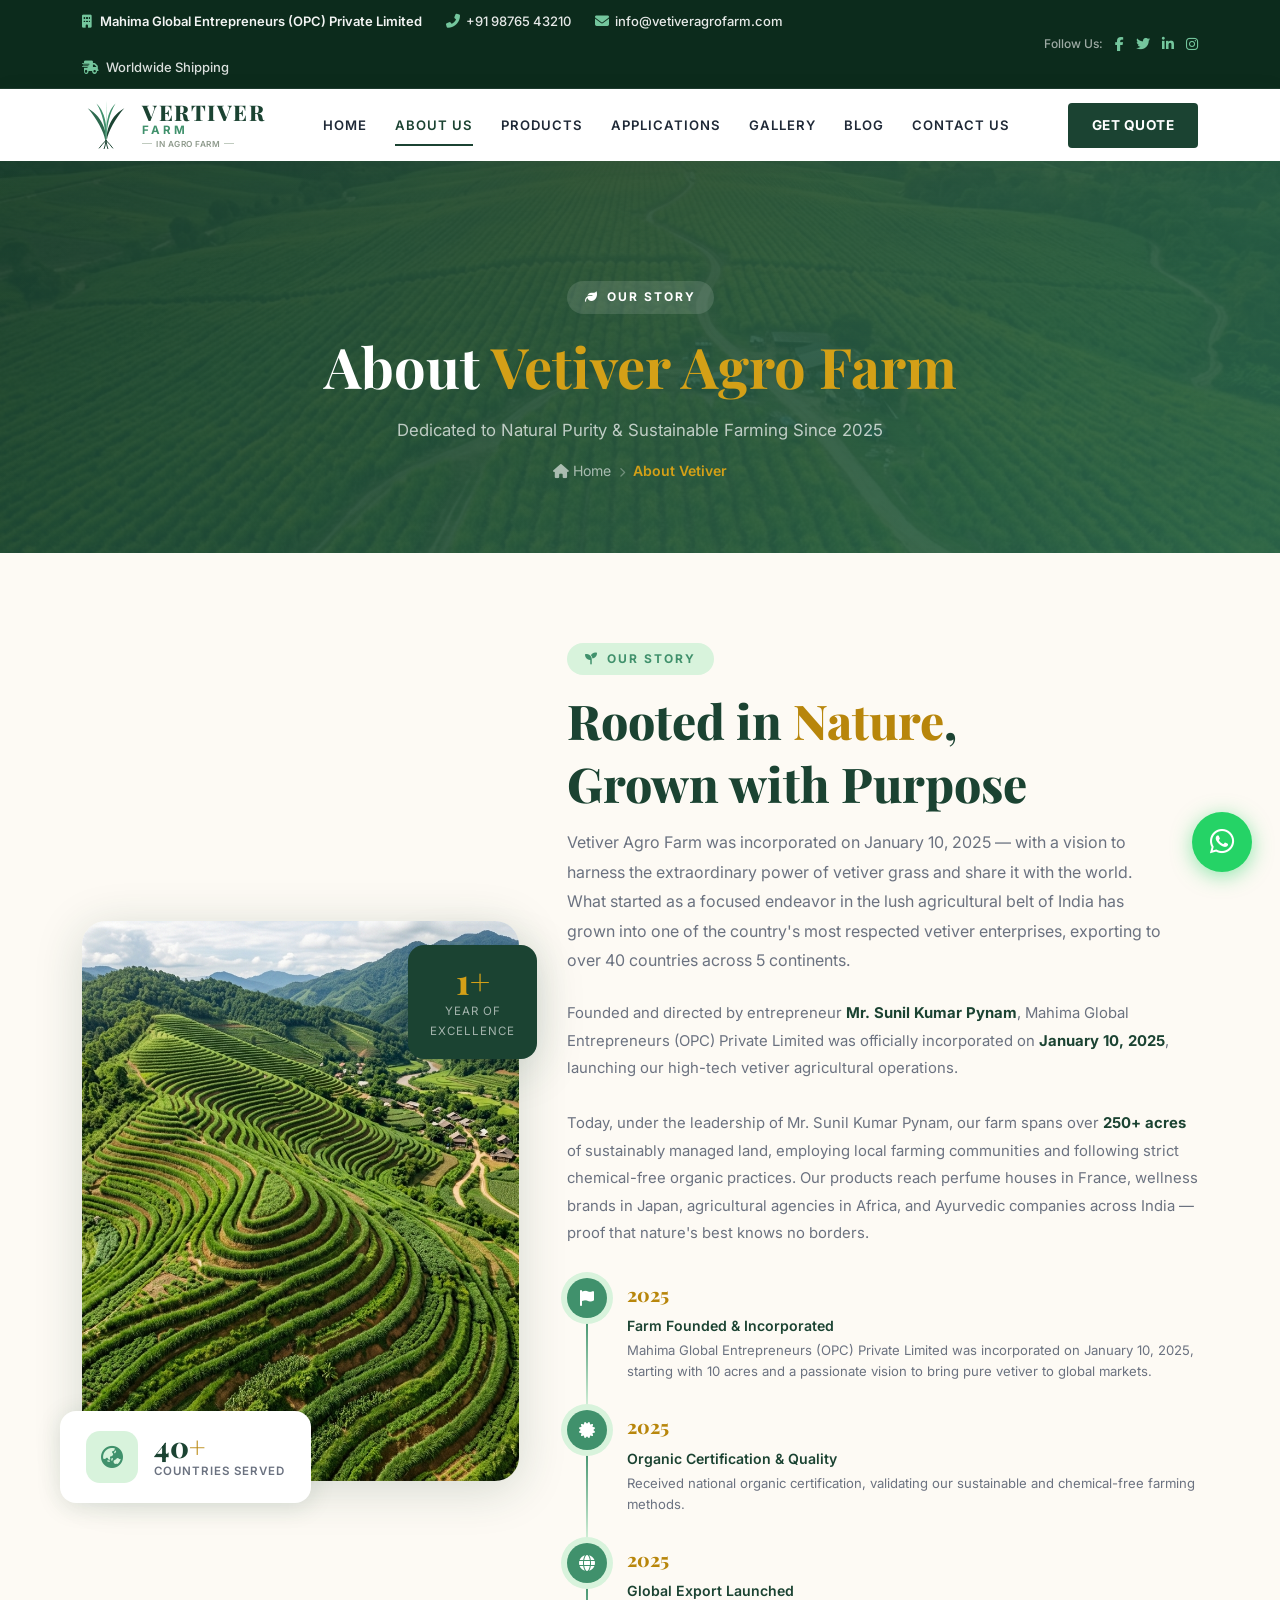
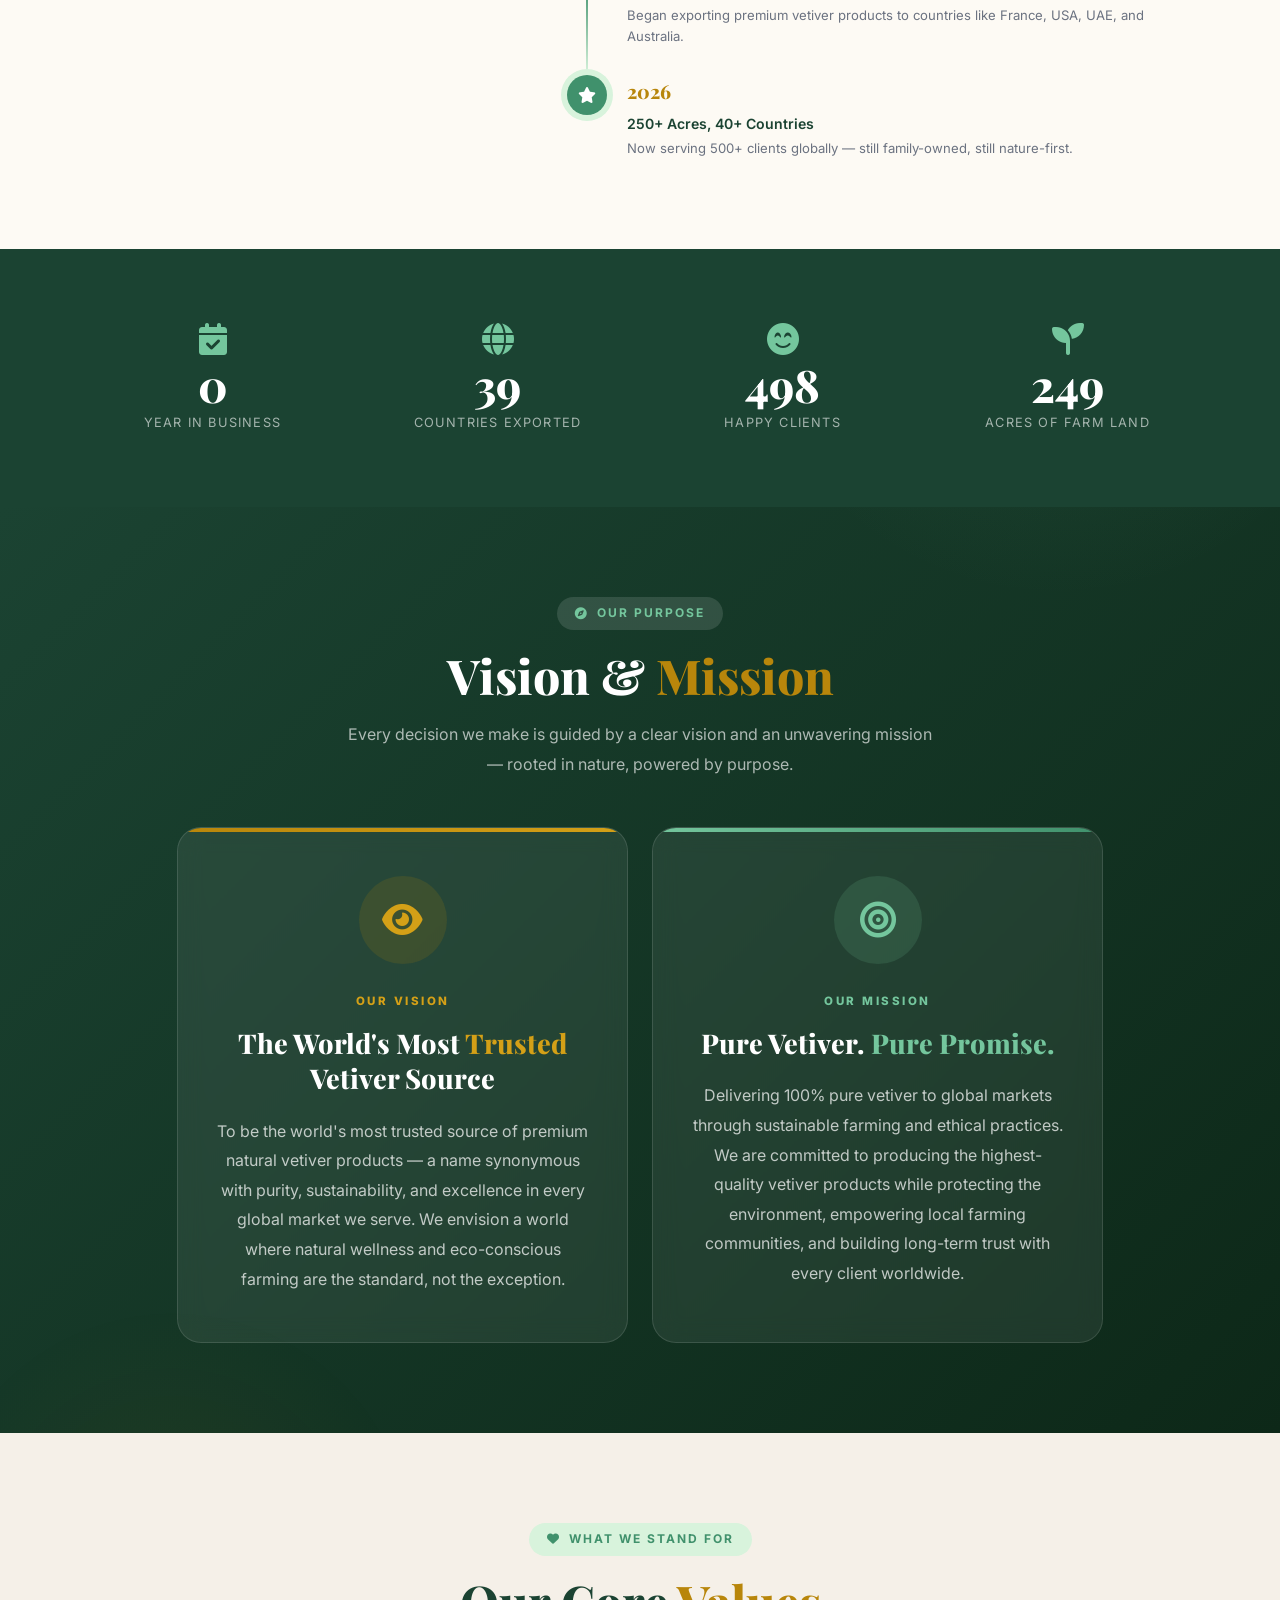
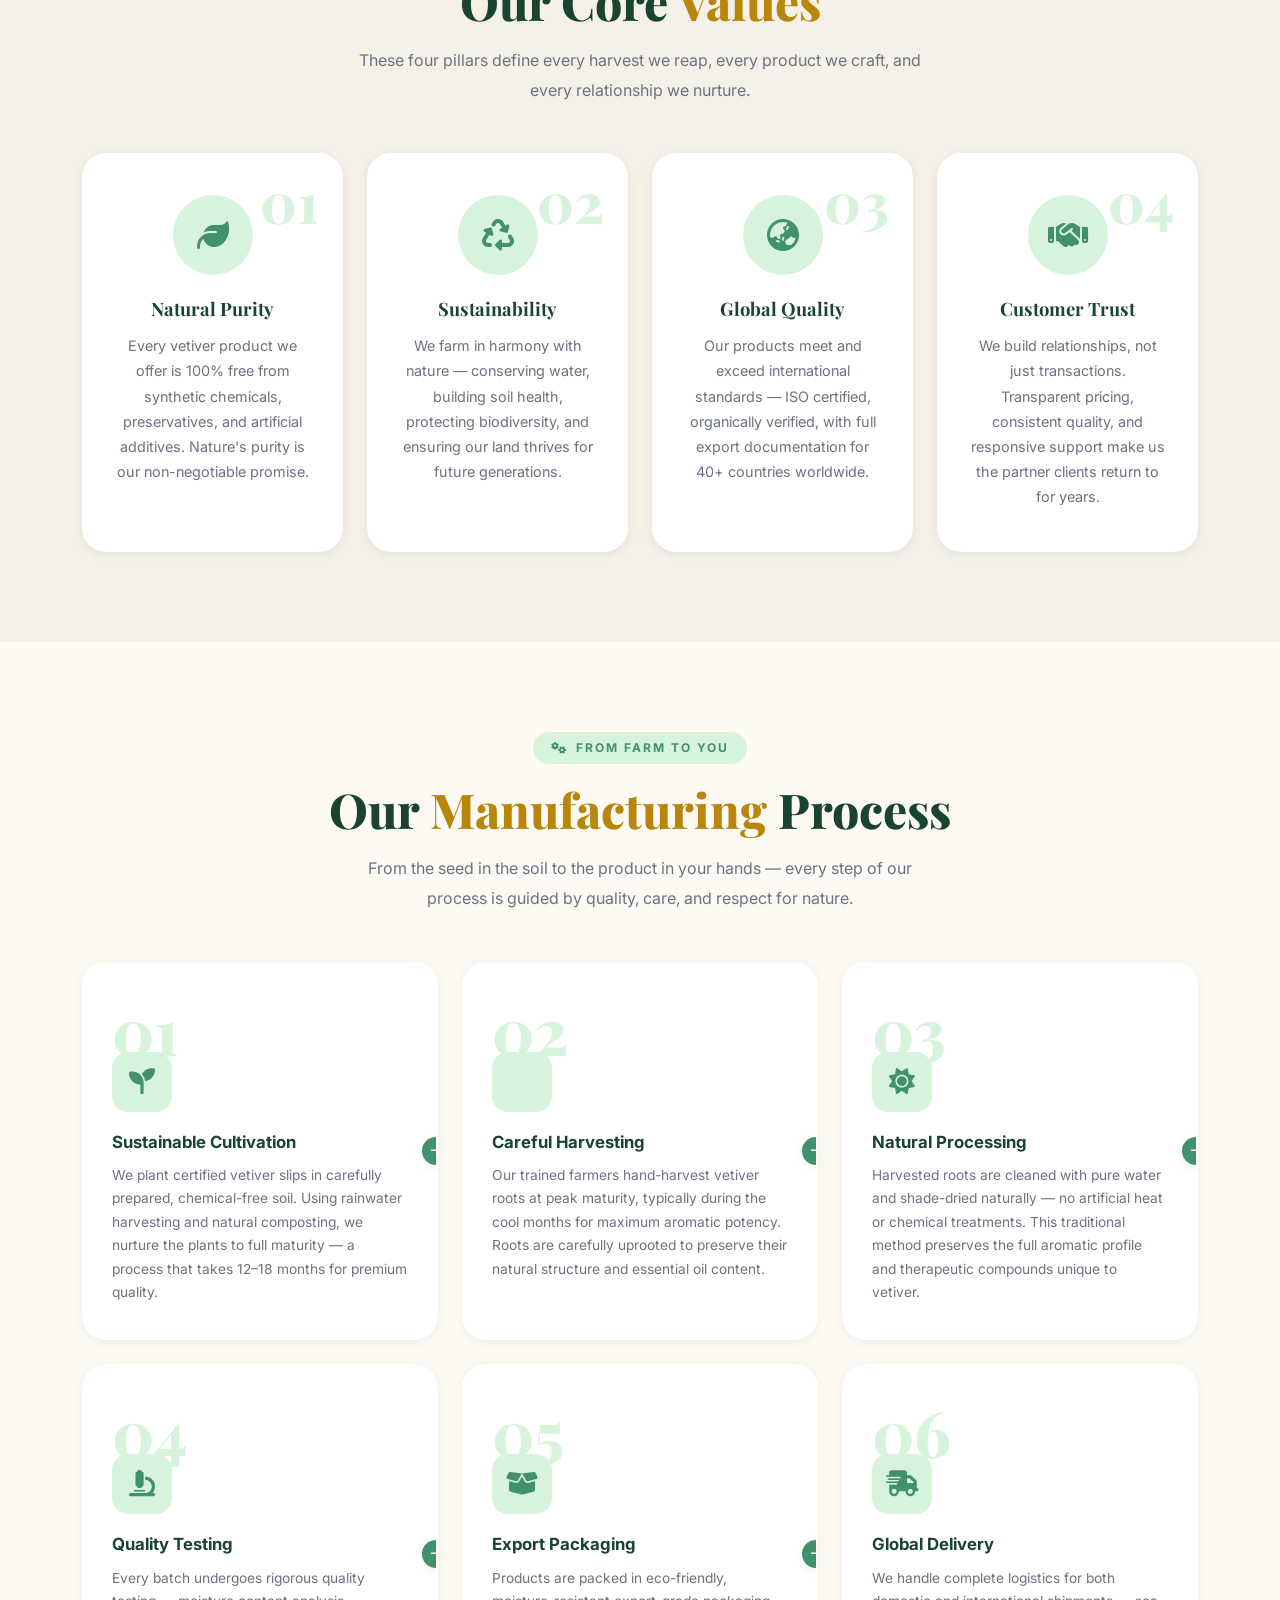
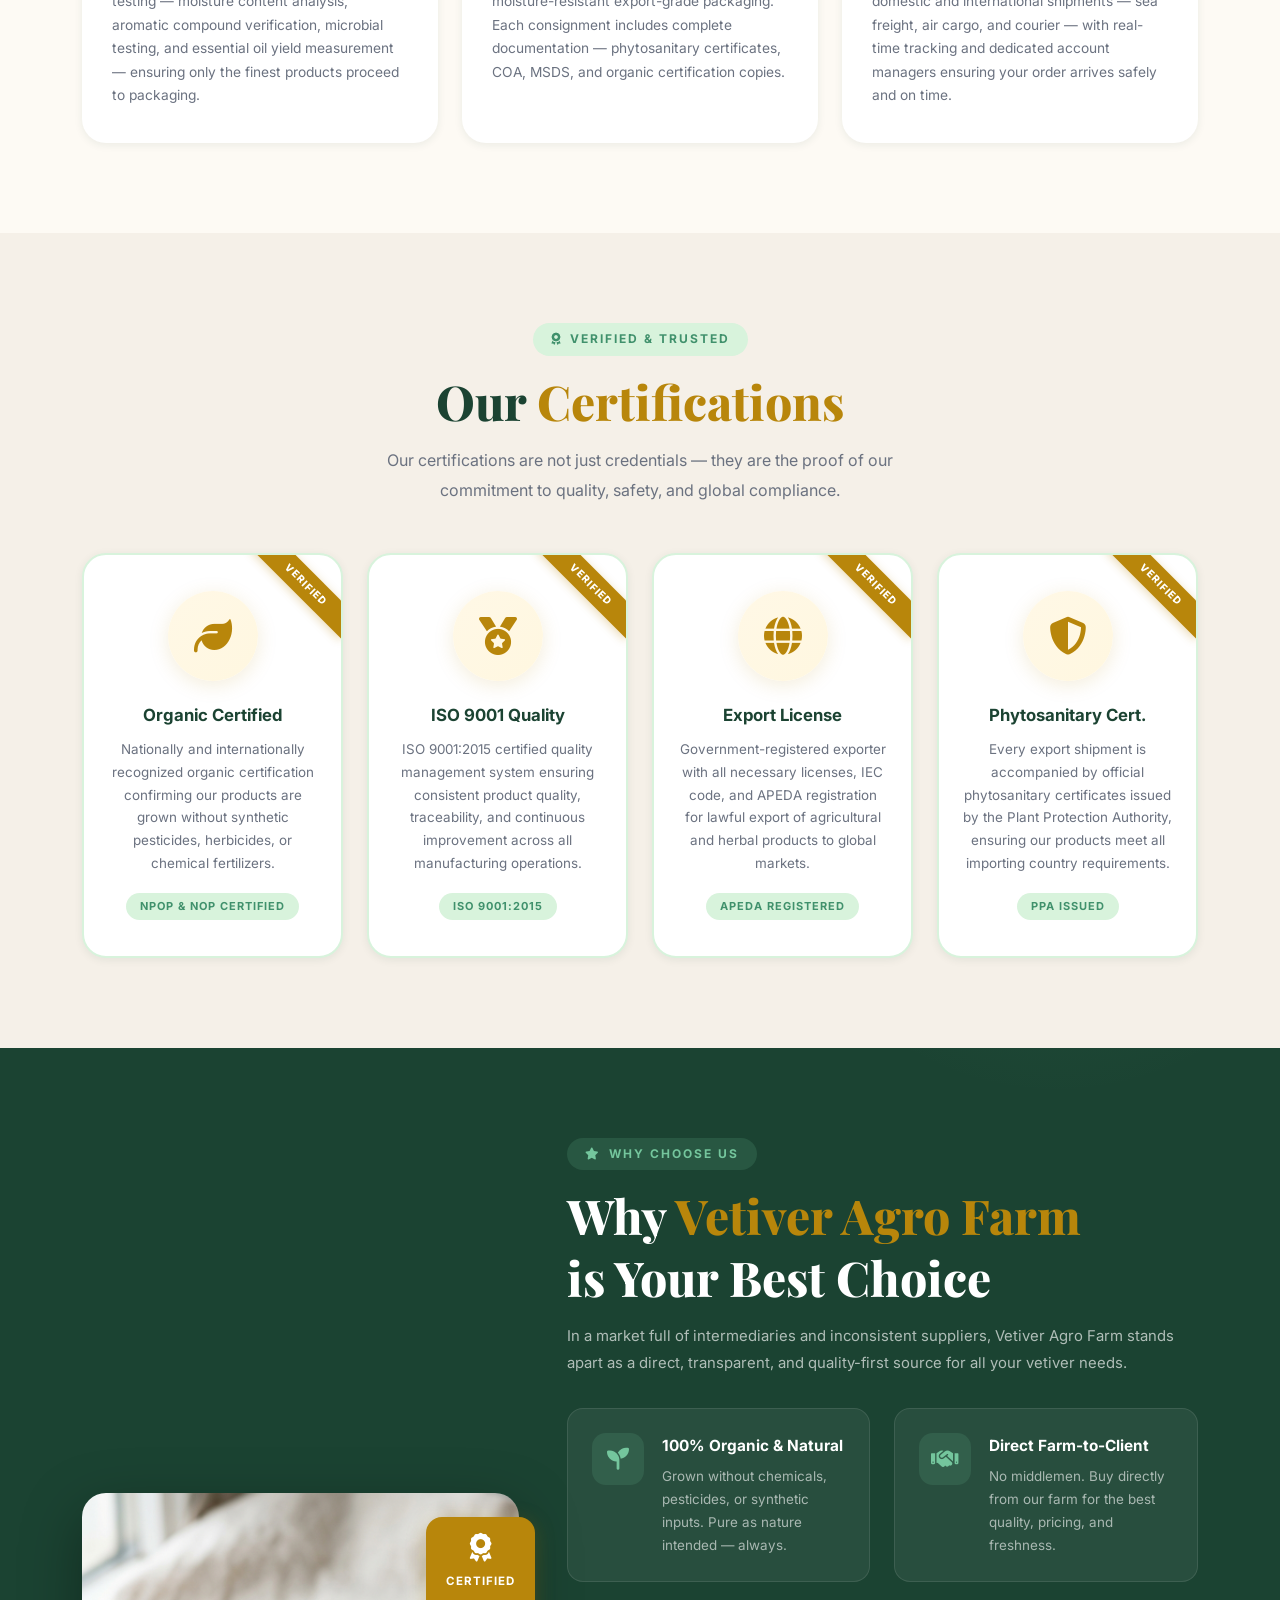
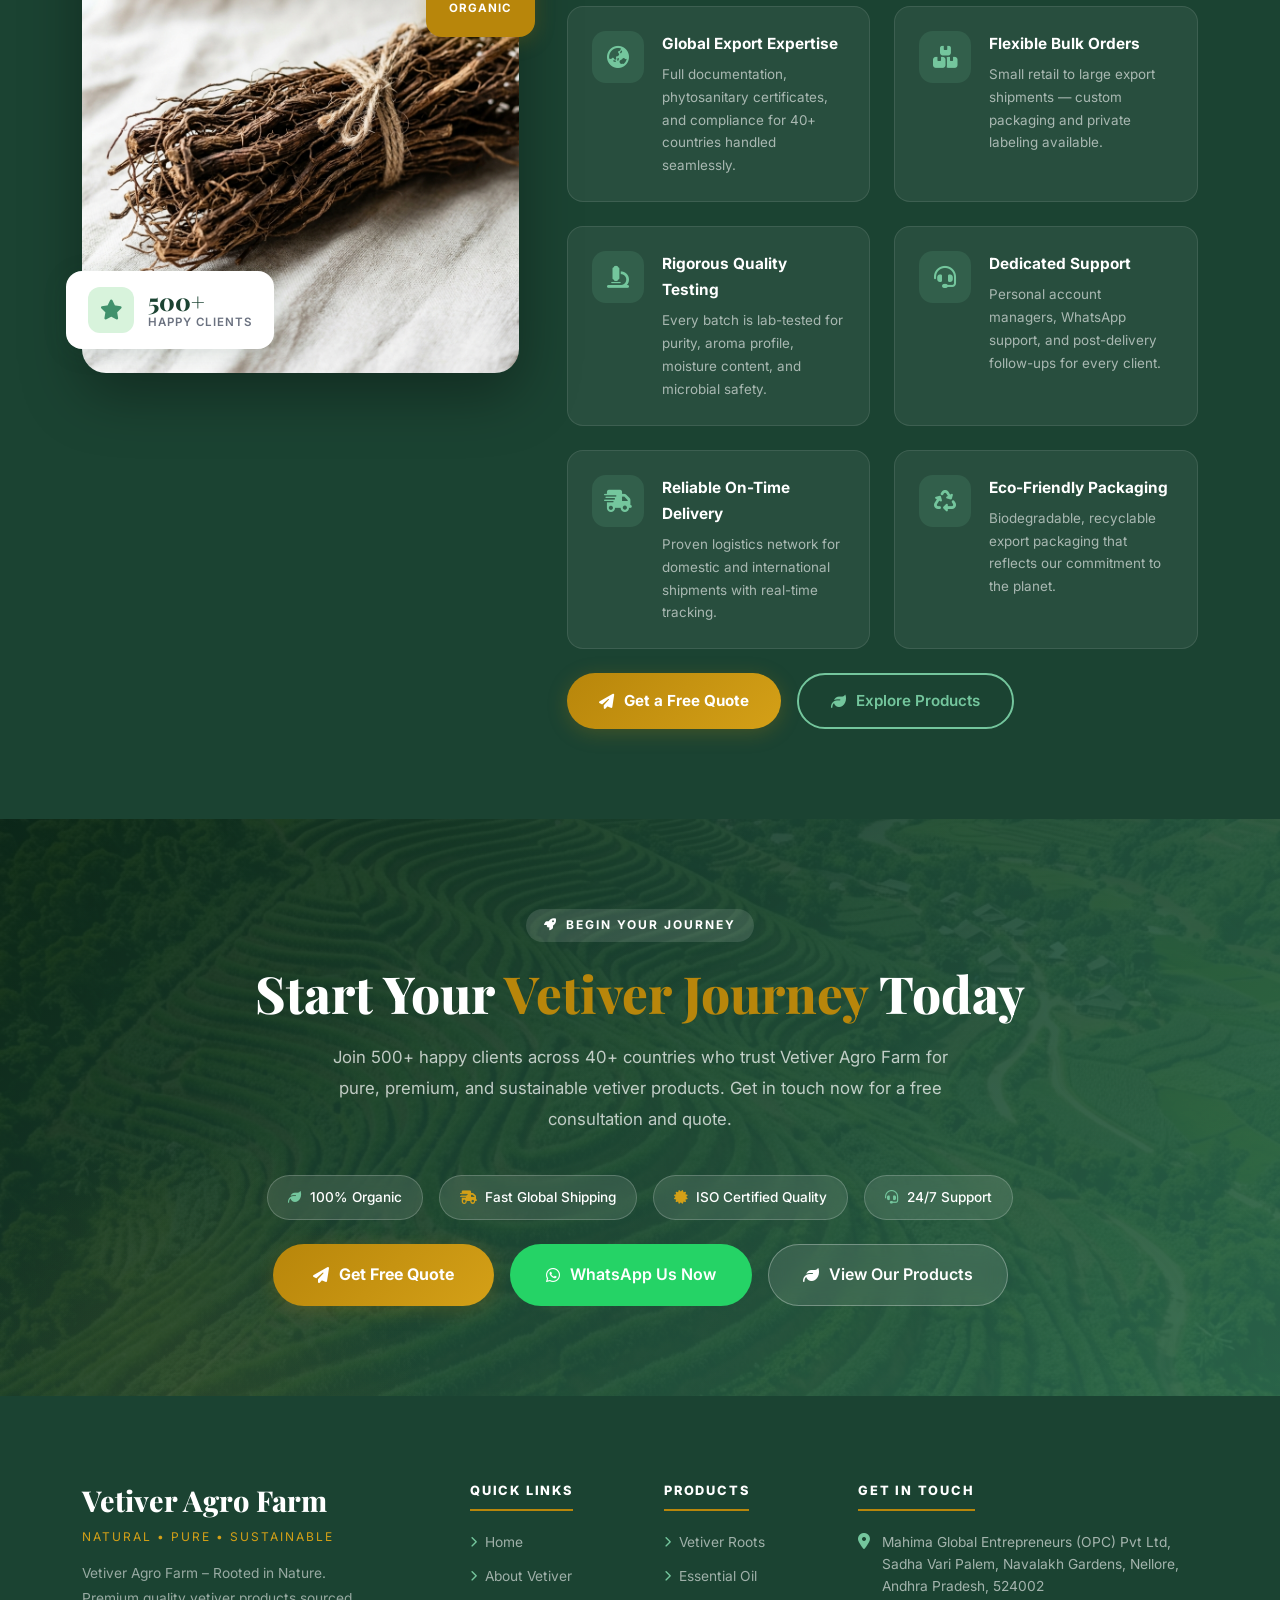
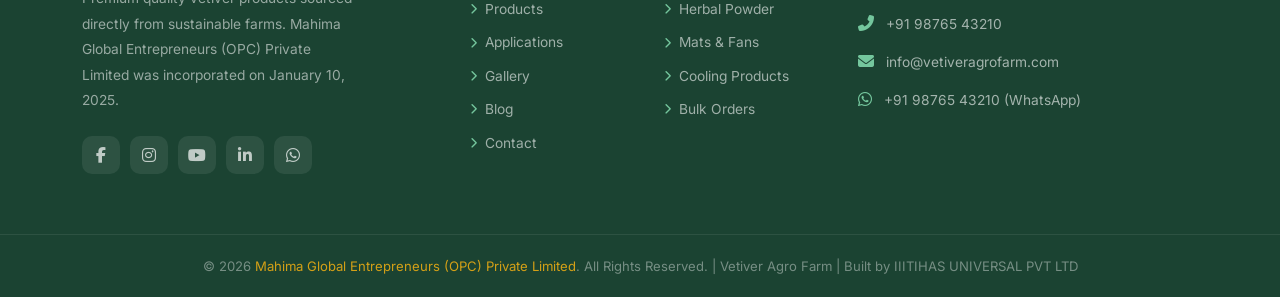
==== about.html @ 58e6f4e7 "Initialize project with VERTIVER FARM IN AGRO FARM website features and exporter support" ====
<!DOCTYPE html>
<html lang="en">
<head>
<meta charset="utf-8">
<title>About Vetiver Agro Farm – Our Story, Vision & Mission | Natural • Pure • Sustainable</title>
<meta name="viewport" content="width=device-width, initial-scale=1.0">
<meta name="description" content="Learn about Vetiver Agro Farm – an Indian farm incorporated on January 10, 2025, dedicated to sustainable vetiver cultivation, natural processing, and global export of premium vetiver products.">
<meta name="keywords" content="about vetiver agro farm, vetiver farm history, vetiver sustainable farming, vetiver exporter India, organic vetiver story">
<meta property="og:title" content="About Vetiver Agro Farm – Rooted in Nature Since 2025">
<meta property="og:description" content="Sustainable vetiver farming. Family-owned, organically certified, globally trusted.">
<meta property="og:type" content="website">
<link rel="icon" href="img/favicon.ico">

<!-- Google Fonts -->
<link rel="preconnect" href="https://fonts.googleapis.com">
<link rel="preconnect" href="https://fonts.gstatic.com" crossorigin>

<!-- Icons -->
<link href="https://cdnjs.cloudflare.com/ajax/libs/font-awesome/6.5.0/css/all.min.css" rel="stylesheet">
<link href="https://cdn.jsdelivr.net/npm/bootstrap-icons@1.11.0/font/bootstrap-icons.css" rel="stylesheet">

<!-- Owl Carousel -->
<link href="lib/owlcarousel/assets/owl.carousel.min.css" rel="stylesheet">

<!-- Bootstrap -->
<link href="css/bootstrap.min.css" rel="stylesheet">

<!-- Vetiver Design System -->
<link href="css/vetiver.css" rel="stylesheet">

<style>
  /* ===== ABOUT PAGE EXTENDED STYLES ===== */

  /* Vision & Mission */
  .vision-mission-section {
    background: linear-gradient(135deg, var(--green-dark) 0%, #0d2818 100%);
    padding: 90px 0;
    position: relative;
    overflow: hidden;
  }
  .vision-mission-section::before {
    content: '';
    position: absolute;
    top: -60%;
    right: -8%;
    width: 650px;
    height: 650px;
    background: radial-gradient(circle, rgba(116,198,157,.09) 0%, transparent 70%);
    border-radius: 50%;
    pointer-events: none;
  }
  .vision-mission-section::after {
    content: '';
    position: absolute;
    bottom: -40%;
    left: -6%;
    width: 500px;
    height: 500px;
    background: radial-gradient(circle, rgba(184,134,11,.07) 0%, transparent 70%);
    border-radius: 50%;
    pointer-events: none;
  }
  .vm-card {
    background: rgba(255,255,255,.07);
    backdrop-filter: blur(12px);
    border: 1px solid rgba(255,255,255,.12);
    border-radius: var(--radius-lg);
    padding: 48px 38px;
    height: 100%;
    text-align: center;
    transition: var(--transition);
    position: relative;
    overflow: hidden;
  }
  .vm-card::before {
    content: '';
    position: absolute;
    top: 0; left: 0; right: 0;
    height: 4px;
    border-radius: var(--radius-lg) var(--radius-lg) 0 0;
    transition: var(--transition);
  }
  .vm-card.vision::before { background: linear-gradient(90deg, var(--gold), var(--gold-light)); }
  .vm-card.mission::before { background: linear-gradient(90deg, var(--green-light), var(--green-leaf)); }
  .vm-card:hover {
    background: rgba(255,255,255,.12);
    transform: translateY(-8px);
    box-shadow: 0 20px 60px rgba(0,0,0,.3);
  }
  .vm-icon-wrap {
    width: 88px; height: 88px;
    border-radius: 50%;
    display: flex; align-items: center; justify-content: center;
    font-size: 36px;
    margin: 0 auto 28px;
    transition: var(--transition);
  }
  .vm-card.vision .vm-icon-wrap { background: rgba(184,134,11,.15); color: var(--gold-light); }
  .vm-card.mission .vm-icon-wrap { background: rgba(116,198,157,.15); color: var(--green-light); }
  .vm-card:hover .vm-icon-wrap { transform: scale(1.1) rotate(5deg); }
  .vm-label {
    font-size: .72rem; font-weight: 800; letter-spacing: 2.5px;
    text-transform: uppercase; margin-bottom: 14px; display: block;
  }
  .vm-card.vision .vm-label { color: var(--gold-light); }
  .vm-card.mission .vm-label { color: var(--green-light); }
  .vm-title {
    font-size: 1.7rem; font-weight: 800; color: #fff;
    margin-bottom: 20px; line-height: 1.3;
  }
  .vm-title span { color: var(--gold-light); }
  .vm-card.mission .vm-title span { color: var(--green-light); }
  .vm-text {
    font-size: 1rem; color: rgba(255,255,255,.72);
    line-height: 1.85; margin: 0;
  }

  /* Values Section */
  .values-section { background: var(--sand); }
  .value-card {
    background: #fff;
    border-radius: var(--radius-lg);
    padding: 40px 30px;
    text-align: center;
    box-shadow: var(--shadow-sm);
    transition: var(--transition);
    height: 100%;
    border: 2px solid transparent;
    position: relative;
    overflow: hidden;
  }
  .value-card::after {
    content: '';
    position: absolute;
    bottom: 0; left: 0; right: 0;
    height: 0;
    background: linear-gradient(135deg, var(--green-dark), var(--green-mid));
    transition: height .4s ease;
    z-index: 0;
  }
  .value-card:hover { border-color: var(--green-leaf); transform: translateY(-8px); box-shadow: var(--shadow-lg); }
  .value-card > * { position: relative; z-index: 1; }
  .value-icon-wrap {
    width: 80px; height: 80px;
    background: var(--green-pale);
    border-radius: 50%;
    display: flex; align-items: center; justify-content: center;
    font-size: 32px; color: var(--green-leaf);
    margin: 0 auto 22px;
    transition: var(--transition);
  }
  .value-card:hover .value-icon-wrap { background: rgba(116,198,157,.2); color: var(--green-light); transform: scale(1.1); }
  .value-title {
    font-size: 1.15rem; font-weight: 700;
    color: var(--green-dark); margin-bottom: 12px;
    transition: var(--transition);
  }
  .value-card:hover .value-title { color: var(--green-dark); }
  .value-desc {
    font-size: .9rem; color: var(--text-muted);
    line-height: 1.75; margin: 0;
    transition: var(--transition);
  }
  .value-number {
    position: absolute; top: 18px; right: 22px;
    font-family: 'Playfair Display', serif;
    font-size: 3.5rem; font-weight: 800;
    color: var(--green-pale);
    line-height: 1; z-index: 0;
    transition: var(--transition);
  }
  .value-card:hover .value-number { color: rgba(116,198,157,.15); }

  /* Process Section */
  .process-section { background: var(--cream); }
  .process-grid {
    display: grid;
    grid-template-columns: repeat(3, 1fr);
    gap: 24px;
    margin-top: 20px;
  }
  .process-card {
    background: #fff;
    border-radius: var(--radius-lg);
    padding: 34px 28px;
    box-shadow: var(--shadow-sm);
    position: relative;
    transition: var(--transition);
    border: 2px solid transparent;
    overflow: hidden;
  }
  .process-card:hover {
    border-color: var(--green-leaf);
    transform: translateY(-6px);
    box-shadow: var(--shadow-md);
  }
  .process-num {
    font-family: 'Playfair Display', serif;
    font-size: 4rem; font-weight: 800;
    color: var(--green-pale);
    line-height: 1;
    margin-bottom: -10px;
    display: block;
    transition: var(--transition);
  }
  .process-card:hover .process-num { color: rgba(64,145,108,.15); }
  .process-icon {
    width: 60px; height: 60px;
    background: var(--green-pale);
    border-radius: 16px;
    display: flex; align-items: center; justify-content: center;
    font-size: 26px; color: var(--green-leaf);
    margin-bottom: 16px;
    transition: var(--transition);
  }
  .process-card:hover .process-icon { background: var(--green-leaf); color: #fff; }
  .process-title {
    font-size: 1.05rem; font-weight: 700;
    color: var(--green-dark); margin-bottom: 8px;
    font-family: 'Inter', sans-serif;
  }
  .process-desc {
    font-size: .86rem; color: var(--text-muted);
    line-height: 1.7; margin: 0;
  }
  .process-arrow {
    position: absolute; top: 50%; right: -14px;
    width: 28px; height: 28px;
    background: var(--green-leaf);
    border-radius: 50%;
    display: flex; align-items: center; justify-content: center;
    color: #fff; font-size: 12px;
    transform: translateY(-50%);
    z-index: 5;
    box-shadow: var(--shadow-sm);
  }
  @media (max-width: 991.98px) {
    .process-grid { grid-template-columns: repeat(2, 1fr); }
    .process-arrow { display: none; }
  }
  @media (max-width: 575.98px) {
    .process-grid { grid-template-columns: 1fr; }
  }

  /* Certifications Section */
  .cert-section { background: var(--sand); }
  .cert-card {
    background: #fff;
    border-radius: var(--radius-lg);
    padding: 36px 24px;
    text-align: center;
    box-shadow: var(--shadow-sm);
    transition: var(--transition);
    height: 100%;
    border: 2px solid var(--green-pale);
    position: relative;
    overflow: hidden;
  }
  .cert-card:hover {
    border-color: var(--gold);
    transform: translateY(-8px);
    box-shadow: var(--shadow-gold);
  }
  .cert-badge-icon {
    width: 90px; height: 90px;
    background: linear-gradient(135deg, var(--gold-pale), #fff7e0);
    border-radius: 50%;
    display: flex; align-items: center; justify-content: center;
    font-size: 38px; color: var(--gold);
    margin: 0 auto 20px;
    box-shadow: 0 4px 20px rgba(184,134,11,.15);
    transition: var(--transition);
  }
  .cert-card:hover .cert-badge-icon { background: linear-gradient(135deg, var(--gold), var(--gold-light)); color: #fff; box-shadow: var(--shadow-gold); transform: scale(1.08); }
  .cert-name {
    font-size: 1.05rem; font-weight: 700;
    color: var(--green-dark); margin-bottom: 8px;
    font-family: 'Inter', sans-serif;
  }
  .cert-body {
    font-size: .84rem; color: var(--text-muted);
    line-height: 1.7; margin-bottom: 16px;
  }
  .cert-tag {
    display: inline-block;
    background: var(--green-pale); color: var(--green-leaf);
    font-size: 11px; font-weight: 700; letter-spacing: 1px;
    text-transform: uppercase; padding: 4px 14px;
    border-radius: 100px;
  }
  .cert-card:hover .cert-tag { background: var(--gold-pale); color: var(--gold); }
  .cert-verified-ribbon {
    position: absolute; top: 16px; right: -28px;
    background: var(--gold); color: #fff;
    font-size: 10px; font-weight: 800; letter-spacing: 1px;
    text-transform: uppercase; padding: 5px 36px;
    transform: rotate(45deg);
    box-shadow: 0 2px 10px rgba(184,134,11,.3);
  }

  /* Why Choose Us - About Page version */
  .why-about-section {
    background: var(--green-dark);
    padding: 90px 0;
    position: relative;
    overflow: hidden;
  }
  .why-about-section::before {
    content: '';
    position: absolute;
    top: -40%; right: -6%;
    width: 600px; height: 600px;
    background: radial-gradient(circle, rgba(116,198,157,.1) 0%, transparent 70%);
    border-radius: 50%;
    pointer-events: none;
  }
  .why-about-grid {
    display: grid;
    grid-template-columns: 1fr 1fr;
    gap: 24px;
  }
  .why-benefit-card {
    background: rgba(255,255,255,.06);
    border: 1px solid rgba(255,255,255,.1);
    border-radius: var(--radius-md);
    padding: 24px;
    display: flex; align-items: flex-start; gap: 18px;
    transition: var(--transition);
  }
  .why-benefit-card:hover {
    background: rgba(255,255,255,.11);
    border-color: rgba(116,198,157,.3);
    transform: translateY(-4px);
  }
  .why-benefit-icon {
    width: 52px; height: 52px; flex-shrink: 0;
    background: rgba(116,198,157,.14);
    border-radius: 14px;
    display: flex; align-items: center; justify-content: center;
    font-size: 22px; color: var(--green-light);
    transition: var(--transition);
  }
  .why-benefit-card:hover .why-benefit-icon { background: var(--green-leaf); color: #fff; }
  .why-benefit-title {
    font-family: 'Inter', sans-serif;
    font-size: .96rem; font-weight: 700;
    color: #fff; margin-bottom: 6px;
  }
  .why-benefit-text {
    font-size: .84rem; color: rgba(255,255,255,.6);
    line-height: 1.7; margin: 0;
  }
  @media (max-width: 767.98px) {
    .why-about-grid { grid-template-columns: 1fr; }
  }

  /* CTA Banner */
  .about-cta {
    background: linear-gradient(135deg, #0d2818, var(--green-dark) 40%, var(--green-mid));
    padding: 90px 0;
    position: relative; overflow: hidden;
  }
  .about-cta::before {
    content: '';
    position: absolute; inset: 0;
    background: url('img/vetiver_agriculture.jpg') center/cover no-repeat;
    opacity: .08; pointer-events: none;
  }
  .about-cta::after {
    content: '';
    position: absolute;
    bottom: -40%; left: -5%;
    width: 500px; height: 500px;
    background: radial-gradient(circle, rgba(184,134,11,.1) 0%, transparent 70%);
    border-radius: 50%; pointer-events: none;
  }

  /* Story Timeline line */
  .story-timeline-line {
    display: flex; flex-direction: column; gap: 0;
  }
  .timeline-item {
    display: flex; gap: 20px; padding-bottom: 28px;
    position: relative;
  }
  .timeline-item:last-child { padding-bottom: 0; }
  .timeline-item::before {
    content: '';
    position: absolute; left: 19px; top: 40px; bottom: 0;
    width: 2px;
    background: linear-gradient(180deg, var(--green-leaf), var(--green-pale));
  }
  .timeline-item:last-child::before { display: none; }
  .tl-dot {
    width: 40px; height: 40px; flex-shrink: 0;
    background: var(--green-leaf); border-radius: 50%;
    display: flex; align-items: center; justify-content: center;
    color: #fff; font-size: 16px;
    box-shadow: 0 0 0 6px var(--green-pale);
    z-index: 1;
  }
  .tl-year {
    font-family: 'Playfair Display', serif;
    font-size: 1.2rem; font-weight: 800;
    color: var(--gold); margin-bottom: 4px;
  }
  .tl-event { font-size: .88rem; font-weight: 600; color: var(--green-dark); margin-bottom: 2px; }
  .tl-desc { font-size: .82rem; color: var(--text-muted); margin: 0; line-height: 1.6; }

  /* Story section image */
  .story-img-wrap { position: relative; }
  .story-img {
    width: 100%; height: 560px; object-fit: cover;
    border-radius: var(--radius-lg); box-shadow: var(--shadow-lg);
  }
  .story-img-overlay {
    position: absolute; bottom: -22px; left: -22px;
    background: #fff; border-radius: var(--radius-md);
    padding: 20px 26px; box-shadow: var(--shadow-md);
    display: flex; align-items: center; gap: 16px;
    max-width: 260px;
  }
  .sio-icon {
    width: 52px; height: 52px; flex-shrink: 0;
    background: var(--green-pale); border-radius: 14px;
    display: flex; align-items: center; justify-content: center;
    font-size: 22px; color: var(--green-leaf);
  }
  .sio-num {
    font-family: 'Playfair Display', serif;
    font-size: 1.8rem; font-weight: 800; color: var(--green-dark); line-height: 1;
  }
  .sio-num span { color: var(--gold); }
  .sio-lbl { font-size: .72rem; color: var(--text-muted); font-weight: 600; text-transform: uppercase; letter-spacing: 1px; margin-top: 2px; }
  .story-img-badge {
    position: absolute; top: 24px; right: -18px;
    background: var(--green-dark); color: #fff;
    padding: 18px 22px; border-radius: var(--radius-md);
    text-align: center; box-shadow: var(--shadow-lg);
  }
  .story-img-badge .num {
    font-family: 'Playfair Display', serif;
    font-size: 2.2rem; font-weight: 800; color: var(--gold-light); line-height: 1;
  }
  .story-img-badge .lbl { font-size: .72rem; color: rgba(255,255,255,.6); margin-top: 4px; letter-spacing: 1px; text-transform: uppercase; }
  @media (max-width: 991.98px) {
    .story-img-overlay { left: 0; }
    .story-img-badge { right: 0; top: 16px; }
    .story-img { height: 420px; }
  }
  @media (max-width: 767.98px) {
    .story-img-overlay { position: static; margin-top: 20px; max-width: 100%; }
    .story-img-badge { display: none; }
  }

  /* Stats Bar for About */
  .about-stats-bar { background: var(--green-dark); padding: 60px 0; }
  .about-stat-item {
    text-align: center; padding: 14px 20px;
    border-right: 1px solid rgba(255,255,255,.1);
  }
  .about-stat-item:last-child { border-right: none; }
</style>
</head>
<body>

<!-- ====== FLOATING WHATSAPP ====== -->
<div class="floating-wa">
  <span class="floating-wa-tip">Chat on WhatsApp</span>
  <a href="https://wa.me/919876543210?text=Hello%20Vetiver%20Agro%20Farm%2C%20I%20would%20like%20to%20know%20more%20about%20your%20farm%20and%20products."
     class="floating-wa-btn" target="_blank" rel="noopener" aria-label="Chat on WhatsApp">
    <i class="fab fa-whatsapp"></i>
  </a>
</div>

<!-- ====== BACK TO TOP ====== -->
<a href="#" class="back-to-top" id="back-to-top" aria-label="Back to top">
  <i class="bi bi-arrow-up"></i>
</a>

<!-- ====== TOPBAR ====== -->
<div class="v-topbar d-none d-lg-block">
  <div class="container">
    <div class="row align-items-center">
      <div class="col-lg-9">
        <div class="d-flex align-items-center flex-wrap" style="gap: 24px;">
          <span class="v-topbar-company" style="display: inline-flex; align-items: center; gap: 8px; margin-right: 0;"><i class="fas fa-building" style="color: #74C69D;"></i> Mahima Global Entrepreneurs (OPC) Private Limited</span>
          <a href="tel:+919876543210" style="margin-right: 0;"><i class="fas fa-phone-alt"></i> +91 98765 43210</a>
          <a href="mailto:info@vetiveragrofarm.com" style="margin-right: 0;"><i class="fas fa-envelope"></i> info@vetiveragrofarm.com</a>
          <span class="v-topbar-shipping" style="margin-right: 0;"><i class="fas fa-shipping-fast"></i> Worldwide Shipping</span>
        </div>
      </div>
      <div class="col-lg-3">
        <div class="d-flex align-items-center justify-content-end">
          <div class="v-topbar-social">
            <span>Follow Us:</span>
            <a href="#" aria-label="Facebook"><i class="fab fa-facebook-f"></i></a>
            <a href="#" aria-label="Twitter"><i class="fab fa-twitter"></i></a>
            <a href="#" aria-label="LinkedIn"><i class="fab fa-linkedin-in"></i></a>
            <a href="#" aria-label="Instagram"><i class="fab fa-instagram"></i></a>
          </div>
        </div>
      </div>
    </div>
  </div>
</div>

<!-- ====== NAVBAR ====== -->
<nav class="v-navbar navbar navbar-expand-lg" id="mainNavbar">
  <div class="container">
    <a href="index.html" class="v-brand" aria-label="Vetiver Agro Farm Home">
      <svg xmlns="http://www.w3.org/2000/svg" viewBox="0 0 100 100" class="v-brand-logo-svg">
        <path d="M50 82 C52 75, 48 35, 12 15 C30 35, 46 65, 48 80 Z" fill="#2D6A4F"/>
        <path d="M50 82 C53 72, 53 25, 30 5 C42 22, 49 55, 49 80 Z" fill="#40916C"/>
        <path d="M51 82 C50 72, 47 25, 70 5 C58 22, 51 55, 51 80 Z" fill="#40916C"/>
        <path d="M52 82 C50 75, 52 35, 88 15 C70 35, 54 65, 52 80 Z" fill="#1B4332"/>
        <path d="M50 82 C50 70, 50 15, 50 0 C51 15, 51 70, 50 82 Z" fill="#74C69D"/>
        <path d="M50 82 Q42 90, 36 98 M50 82 Q49 92, 46 100 M50 82 Q51 92, 54 100 M50 82 Q58 90, 64 98" stroke="#1B4332" stroke-width="2" fill="none" stroke-linecap="round"/>
      </svg>
      <div class="v-brand-text">
        <span class="v-brand-title">VERTIVER</span>
        <span class="v-brand-subtitle">FARM</span>
        <span class="v-brand-tagline">IN AGRO FARM</span>
      </div>
    </a>
    
    <div class="d-flex align-items-center">
      <!-- Sticky Action Buttons for Mobile Header -->
      <div class="mobile-nav-actions d-flex d-lg-none">
        <a href="tel:+919876543210" class="mobile-nav-btn phone" aria-label="Call Us"><i class="fas fa-phone-alt"></i></a>
        <a href="https://wa.me/919876543210" class="mobile-nav-btn whatsapp" target="_blank" aria-label="Chat on WhatsApp"><i class="fab fa-whatsapp"></i></a>
      </div>
      
      <!-- Hamburger Menu Toggler -->
      <button class="navbar-toggler border-0 p-1" type="button" data-bs-toggle="collapse" data-bs-target="#navbarCollapse" aria-label="Toggle navigation">
        <span class="navbar-toggler-icon"></span>
      </button>
    </div>
    
    <div class="collapse navbar-collapse" id="navbarCollapse">
      <!-- Close button inside mobile menu collapse -->
      <button class="mobile-menu-close d-lg-none" type="button" data-bs-toggle="collapse" data-bs-target="#navbarCollapse" aria-label="Close menu">
        <i class="fas fa-times"></i>
      </button>
      
      <div class="navbar-nav mx-auto">
        <a href="index.html"    class="nav-item nav-link v-nav-link">Home</a>
        <a href="about.html"    class="nav-item nav-link v-nav-link active">About Us</a>
        <a href="product.html"  class="nav-item nav-link v-nav-link">Products</a>
        <a href="service.html"  class="nav-item nav-link v-nav-link">Applications</a>
        <a href="gallery.html"  class="nav-item nav-link v-nav-link">Gallery</a>
        <a href="blog.html"     class="nav-item nav-link v-nav-link">Blog</a>
        <a href="contact.html"  class="nav-item nav-link v-nav-link">Contact Us</a>
      </div>
      <div class="v-nav-cta d-none d-lg-flex">
        <a href="contact.html#inquiry" class="v-btn-quote" id="navbar-quote-btn">Get Quote</a>
      </div>
    </div>
  </div>
</nav>

<!-- ====== PAGE HERO ====== -->
<section class="page-hero">
  <div class="container">
    <div class="page-hero-content">
      <div class="section-badge d-inline-flex" style="background:rgba(255,255,255,.12);color:#fff;margin-bottom:16px;">
        <i class="fas fa-leaf"></i> Our Story
      </div>
      <h1>About <span style="color:var(--gold-light);">Vetiver Agro Farm</span></h1>
      <p>Dedicated to Natural Purity &amp; Sustainable Farming Since 2025</p>
      <nav class="breadcrumb-v" aria-label="Breadcrumb">
        <a href="index.html"><i class="fas fa-home me-1"></i>Home</a>
        <span class="sep"><i class="fas fa-chevron-right" style="font-size:10px;"></i></span>
        <span class="cur">About Vetiver</span>
      </nav>
    </div>
  </div>
</section>

<!-- ====== OUR STORY SECTION ====== -->
<section class="about-section" id="our-story" style="background:var(--cream);">
  <div class="container">
    <div class="row align-items-center g-5">

      <!-- Left: Image with overlays -->
      <div class="col-lg-5 animate-on-scroll">
        <div class="story-img-wrap">
          <img src="img/vetiver_agriculture.jpg" alt="Vetiver Agro Farm – Sustainable Farming Fields" class="story-img">
          <!-- Year Badge top right -->
          <div class="story-img-badge">
            <div class="num">1+</div>
            <div class="lbl">Year of<br>Excellence</div>
          </div>
          <!-- Bottom left card -->
          <div class="story-img-overlay">
            <div class="sio-icon"><i class="fas fa-globe-asia"></i></div>
            <div>
              <div class="sio-num">40<span>+</span></div>
              <div class="sio-lbl">Countries Served</div>
            </div>
          </div>
        </div>
      </div>

      <!-- Right: Story Content -->
      <div class="col-lg-7 animate-on-scroll d2">
        <div class="section-badge"><i class="fas fa-seedling"></i> Our Story</div>
        <h2 class="section-title">Rooted in <span>Nature</span>,<br>Grown with Purpose</h2>
        <p class="section-subtitle mb-4">
          Vetiver Agro Farm was incorporated on January 10, 2025 — with a vision to harness the extraordinary power of vetiver grass and share it with the world. What started as a focused endeavor in the lush agricultural belt of India has grown into one of the country's most respected vetiver enterprises, exporting to over 40 countries across 5 continents.
        </p>
        <p style="font-size:.93rem;color:var(--text-muted);line-height:1.85;margin-bottom:30px;">
          Founded and directed by entrepreneur <strong style="color:var(--green-dark);">Mr. Sunil Kumar Pynam</strong>, Mahima Global Entrepreneurs (OPC) Private Limited was officially incorporated on <strong style="color:var(--green-dark);">January 10, 2025</strong>, launching our high-tech vetiver agricultural operations.
          <br><br>
          Today, under the leadership of Mr. Sunil Kumar Pynam, our farm spans over <strong style="color:var(--green-dark);">250+ acres</strong> of sustainably managed land, employing local farming communities and following strict chemical-free organic practices. Our products reach perfume houses in France, wellness brands in Japan, agricultural agencies in Africa, and Ayurvedic companies across India — proof that nature's best knows no borders.
        </p>

        <!-- Timeline -->
        <div class="story-timeline-line">
          <div class="timeline-item">
            <div class="tl-dot"><i class="fas fa-flag"></i></div>
            <div>
              <div class="tl-year">2025</div>
              <div class="tl-event">Farm Founded &amp; Incorporated</div>
              <div class="tl-desc">Mahima Global Entrepreneurs (OPC) Private Limited was incorporated on January 10, 2025, starting with 10 acres and a passionate vision to bring pure vetiver to global markets.</div>
            </div>
          </div>
          <div class="timeline-item">
            <div class="tl-dot"><i class="fas fa-certificate"></i></div>
            <div>
              <div class="tl-year">2025</div>
              <div class="tl-event">Organic Certification &amp; Quality</div>
              <div class="tl-desc">Received national organic certification, validating our sustainable and chemical-free farming methods.</div>
            </div>
          </div>
          <div class="timeline-item">
            <div class="tl-dot"><i class="fas fa-globe"></i></div>
            <div>
              <div class="tl-year">2025</div>
              <div class="tl-event">Global Export Launched</div>
              <div class="tl-desc">Began exporting premium vetiver products to countries like France, USA, UAE, and Australia.</div>
            </div>
          </div>
          <div class="timeline-item">
            <div class="tl-dot"><i class="fas fa-star"></i></div>
            <div>
              <div class="tl-year">2026</div>
              <div class="tl-event">250+ Acres, 40+ Countries</div>
              <div class="tl-desc">Now serving 500+ clients globally — still family-owned, still nature-first.</div>
            </div>
          </div>
        </div>
      </div>

    </div>
  </div>
</section>

<!-- ====== STATS BAR ====== -->
<div class="about-stats-bar animate-on-scroll">
  <div class="container">
    <div class="row text-center">
      <div class="col-6 col-md-3">
        <div class="about-stat-item">
          <i class="fas fa-calendar-check stat-icon"></i>
          <span class="stat-num"><span data-target="1" data-suffix="+"></span></span>
          <span class="stat-lbl">Year in Business</span>
        </div>
      </div>
      <div class="col-6 col-md-3">
        <div class="about-stat-item">
          <i class="fas fa-globe stat-icon"></i>
          <span class="stat-num"><span data-target="40" data-suffix="+"></span></span>
          <span class="stat-lbl">Countries Exported</span>
        </div>
      </div>
      <div class="col-6 col-md-3">
        <div class="about-stat-item">
          <i class="fas fa-smile-beam stat-icon"></i>
          <span class="stat-num"><span data-target="500" data-suffix="+"></span></span>
          <span class="stat-lbl">Happy Clients</span>
        </div>
      </div>
      <div class="col-6 col-md-3">
        <div class="about-stat-item">
          <i class="fas fa-seedling stat-icon"></i>
          <span class="stat-num"><span data-target="250" data-suffix="+"></span></span>
          <span class="stat-lbl">Acres of Farm Land</span>
        </div>
      </div>
    </div>
  </div>
</div>

<!-- ====== VISION & MISSION SECTION ====== -->
<section class="vision-mission-section" id="vision-mission">
  <div class="container">
    <div class="text-center mb-5 animate-on-scroll">
      <div class="section-badge" style="background:rgba(255,255,255,.12);color:var(--green-light);">
        <i class="fas fa-compass"></i> Our Purpose
      </div>
      <h2 class="section-title" style="color:#fff;">Vision &amp; <span>Mission</span></h2>
      <p class="section-subtitle mx-auto" style="color:rgba(255,255,255,.65);">
        Every decision we make is guided by a clear vision and an unwavering mission — rooted in nature, powered by purpose.
      </p>
    </div>
    <div class="row g-4 justify-content-center">
      <!-- Vision Card -->
      <div class="col-lg-5 col-md-6 animate-on-scroll d2">
        <div class="vm-card vision">
          <div class="vm-icon-wrap">
            <i class="fas fa-eye"></i>
          </div>
          <span class="vm-label">Our Vision</span>
          <h3 class="vm-title">The World's Most <span>Trusted</span> Vetiver Source</h3>
          <p class="vm-text">
            To be the world's most trusted source of premium natural vetiver products — a name synonymous with purity, sustainability, and excellence in every global market we serve. We envision a world where natural wellness and eco-conscious farming are the standard, not the exception.
          </p>
        </div>
      </div>
      <!-- Mission Card -->
      <div class="col-lg-5 col-md-6 animate-on-scroll d3">
        <div class="vm-card mission">
          <div class="vm-icon-wrap">
            <i class="fas fa-bullseye"></i>
          </div>
          <span class="vm-label">Our Mission</span>
          <h3 class="vm-title">Pure Vetiver. <span style="color:var(--green-light);">Pure Promise.</span></h3>
          <p class="vm-text">
            Delivering 100% pure vetiver to global markets through sustainable farming and ethical practices. We are committed to producing the highest-quality vetiver products while protecting the environment, empowering local farming communities, and building long-term trust with every client worldwide.
          </p>
        </div>
      </div>
    </div>
  </div>
</section>

<!-- ====== OUR VALUES SECTION ====== -->
<section class="values-section" id="values">
  <div class="container">
    <div class="text-center mb-5 animate-on-scroll">
      <div class="section-badge"><i class="fas fa-heart"></i> What We Stand For</div>
      <h2 class="section-title">Our Core <span>Values</span></h2>
      <p class="section-subtitle mx-auto">
        These four pillars define every harvest we reap, every product we craft, and every relationship we nurture.
      </p>
    </div>
    <div class="row g-4">
      <!-- Value 1 -->
      <div class="col-md-6 col-lg-3 animate-on-scroll d1">
        <div class="value-card">
          <span class="value-number">01</span>
          <div class="value-icon-wrap">
            <i class="fas fa-leaf"></i>
          </div>
          <h4 class="value-title">Natural Purity</h4>
          <p class="value-desc">
            Every vetiver product we offer is 100% free from synthetic chemicals, preservatives, and artificial additives. Nature's purity is our non-negotiable promise.
          </p>
        </div>
      </div>
      <!-- Value 2 -->
      <div class="col-md-6 col-lg-3 animate-on-scroll d2">
        <div class="value-card">
          <span class="value-number">02</span>
          <div class="value-icon-wrap">
            <i class="fas fa-recycle"></i>
          </div>
          <h4 class="value-title">Sustainability</h4>
          <p class="value-desc">
            We farm in harmony with nature — conserving water, building soil health, protecting biodiversity, and ensuring our land thrives for future generations.
          </p>
        </div>
      </div>
      <!-- Value 3 -->
      <div class="col-md-6 col-lg-3 animate-on-scroll d3">
        <div class="value-card">
          <span class="value-number">03</span>
          <div class="value-icon-wrap">
            <i class="fas fa-globe-asia"></i>
          </div>
          <h4 class="value-title">Global Quality</h4>
          <p class="value-desc">
            Our products meet and exceed international standards — ISO certified, organically verified, with full export documentation for 40+ countries worldwide.
          </p>
        </div>
      </div>
      <!-- Value 4 -->
      <div class="col-md-6 col-lg-3 animate-on-scroll d4">
        <div class="value-card">
          <span class="value-number">04</span>
          <div class="value-icon-wrap">
            <i class="fas fa-handshake"></i>
          </div>
          <h4 class="value-title">Customer Trust</h4>
          <p class="value-desc">
            We build relationships, not just transactions. Transparent pricing, consistent quality, and responsive support make us the partner clients return to for years.
          </p>
        </div>
      </div>
    </div>
  </div>
</section>

<!-- ====== MANUFACTURING PROCESS SECTION ====== -->
<section class="process-section" id="process">
  <div class="container">
    <div class="text-center mb-5 animate-on-scroll">
      <div class="section-badge"><i class="fas fa-cogs"></i> From Farm to You</div>
      <h2 class="section-title">Our <span>Manufacturing</span> Process</h2>
      <p class="section-subtitle mx-auto">
        From the seed in the soil to the product in your hands — every step of our process is guided by quality, care, and respect for nature.
      </p>
    </div>
    <div class="process-grid animate-on-scroll d1">

      <!-- Step 1 -->
      <div class="process-card" style="position:relative;">
        <span class="process-num">01</span>
        <div class="process-icon">
          <i class="fas fa-seedling"></i>
        </div>
        <div class="process-title">Sustainable Cultivation</div>
        <p class="process-desc">
          We plant certified vetiver slips in carefully prepared, chemical-free soil. Using rainwater harvesting and natural composting, we nurture the plants to full maturity — a process that takes 12–18 months for premium quality.
        </p>
        <div class="process-arrow"><i class="fas fa-arrow-right"></i></div>
      </div>

      <!-- Step 2 -->
      <div class="process-card" style="position:relative;">
        <span class="process-num">02</span>
        <div class="process-icon">
          <i class="fas fa-hand-holding-seedling"></i>
        </div>
        <div class="process-title">Careful Harvesting</div>
        <p class="process-desc">
          Our trained farmers hand-harvest vetiver roots at peak maturity, typically during the cool months for maximum aromatic potency. Roots are carefully uprooted to preserve their natural structure and essential oil content.
        </p>
        <div class="process-arrow"><i class="fas fa-arrow-right"></i></div>
      </div>

      <!-- Step 3 -->
      <div class="process-card" style="position:relative;">
        <span class="process-num">03</span>
        <div class="process-icon">
          <i class="fas fa-sun"></i>
        </div>
        <div class="process-title">Natural Processing</div>
        <p class="process-desc">
          Harvested roots are cleaned with pure water and shade-dried naturally — no artificial heat or chemical treatments. This traditional method preserves the full aromatic profile and therapeutic compounds unique to vetiver.
        </p>
        <div class="process-arrow"><i class="fas fa-arrow-right"></i></div>
      </div>

      <!-- Step 4 -->
      <div class="process-card" style="position:relative;">
        <span class="process-num">04</span>
        <div class="process-icon">
          <i class="fas fa-microscope"></i>
        </div>
        <div class="process-title">Quality Testing</div>
        <p class="process-desc">
          Every batch undergoes rigorous quality testing — moisture content analysis, aromatic compound verification, microbial testing, and essential oil yield measurement — ensuring only the finest products proceed to packaging.
        </p>
        <div class="process-arrow"><i class="fas fa-arrow-right"></i></div>
      </div>

      <!-- Step 5 -->
      <div class="process-card" style="position:relative;">
        <span class="process-num">05</span>
        <div class="process-icon">
          <i class="fas fa-box-open"></i>
        </div>
        <div class="process-title">Export Packaging</div>
        <p class="process-desc">
          Products are packed in eco-friendly, moisture-resistant export-grade packaging. Each consignment includes complete documentation — phytosanitary certificates, COA, MSDS, and organic certification copies.
        </p>
        <div class="process-arrow"><i class="fas fa-arrow-right"></i></div>
      </div>

      <!-- Step 6 -->
      <div class="process-card">
        <span class="process-num">06</span>
        <div class="process-icon">
          <i class="fas fa-shipping-fast"></i>
        </div>
        <div class="process-title">Global Delivery</div>
        <p class="process-desc">
          We handle complete logistics for both domestic and international shipments — sea freight, air cargo, and courier — with real-time tracking and dedicated account managers ensuring your order arrives safely and on time.
        </p>
      </div>

    </div>
  </div>
</section>

<!-- ====== CERTIFICATIONS SECTION ====== -->
<section class="cert-section" id="certifications">
  <div class="container">
    <div class="text-center mb-5 animate-on-scroll">
      <div class="section-badge"><i class="fas fa-award"></i> Verified &amp; Trusted</div>
      <h2 class="section-title">Our <span>Certifications</span></h2>
      <p class="section-subtitle mx-auto">
        Our certifications are not just credentials — they are the proof of our commitment to quality, safety, and global compliance.
      </p>
    </div>
    <div class="row g-4 justify-content-center">

      <!-- Cert 1: Organic -->
      <div class="col-md-6 col-lg-3 animate-on-scroll d1">
        <div class="cert-card">
          <div class="cert-verified-ribbon">Verified</div>
          <div class="cert-badge-icon">
            <i class="fas fa-leaf"></i>
          </div>
          <div class="cert-name">Organic Certified</div>
          <p class="cert-body">
            Nationally and internationally recognized organic certification confirming our products are grown without synthetic pesticides, herbicides, or chemical fertilizers.
          </p>
          <span class="cert-tag">NPOP &amp; NOP Certified</span>
        </div>
      </div>

      <!-- Cert 2: ISO -->
      <div class="col-md-6 col-lg-3 animate-on-scroll d2">
        <div class="cert-card">
          <div class="cert-verified-ribbon">Verified</div>
          <div class="cert-badge-icon">
            <i class="fas fa-medal"></i>
          </div>
          <div class="cert-name">ISO 9001 Quality</div>
          <p class="cert-body">
            ISO 9001:2015 certified quality management system ensuring consistent product quality, traceability, and continuous improvement across all manufacturing operations.
          </p>
          <span class="cert-tag">ISO 9001:2015</span>
        </div>
      </div>

      <!-- Cert 3: Export License -->
      <div class="col-md-6 col-lg-3 animate-on-scroll d3">
        <div class="cert-card">
          <div class="cert-verified-ribbon">Verified</div>
          <div class="cert-badge-icon">
            <i class="fas fa-globe"></i>
          </div>
          <div class="cert-name">Export License</div>
          <p class="cert-body">
            Government-registered exporter with all necessary licenses, IEC code, and APEDA registration for lawful export of agricultural and herbal products to global markets.
          </p>
          <span class="cert-tag">APEDA Registered</span>
        </div>
      </div>

      <!-- Cert 4: Phytosanitary -->
      <div class="col-md-6 col-lg-3 animate-on-scroll d4">
        <div class="cert-card">
          <div class="cert-verified-ribbon">Verified</div>
          <div class="cert-badge-icon">
            <i class="fas fa-shield-alt"></i>
          </div>
          <div class="cert-name">Phytosanitary Cert.</div>
          <p class="cert-body">
            Every export shipment is accompanied by official phytosanitary certificates issued by the Plant Protection Authority, ensuring our products meet all importing country requirements.
          </p>
          <span class="cert-tag">PPA Issued</span>
        </div>
      </div>

    </div>
  </div>
</section>

<!-- ====== WHY CHOOSE US SECTION ====== -->
<section class="why-about-section" id="why-choose-us">
  <div class="container">
    <div class="row align-items-center g-5">
      <!-- Left: Image -->
      <div class="col-lg-5 animate-on-scroll">
        <div style="position:relative;">
          <img src="img/vetiver_roots.jpg" alt="Premium Quality Vetiver Roots from Vetiver Agro Farm"
               style="width:100%;height:480px;object-fit:cover;border-radius:var(--radius-lg);box-shadow:0 20px 60px rgba(0,0,0,.35);">
          <div style="position:absolute;top:24px;right:-16px;background:var(--gold);color:#fff;padding:16px 20px;border-radius:var(--radius-md);text-align:center;box-shadow:var(--shadow-gold);">
            <i class="fas fa-award" style="font-size:1.8rem;margin-bottom:4px;display:block;"></i>
            <span style="font-size:.72rem;font-weight:700;letter-spacing:1px;text-transform:uppercase;">Certified<br>Organic</span>
          </div>
          <div style="position:absolute;bottom:24px;left:-16px;background:#fff;border-radius:var(--radius-md);padding:16px 22px;box-shadow:var(--shadow-md);display:flex;align-items:center;gap:14px;">
            <div style="width:46px;height:46px;background:var(--green-pale);border-radius:12px;display:flex;align-items:center;justify-content:center;font-size:20px;color:var(--green-leaf);flex-shrink:0;">
              <i class="fas fa-star"></i>
            </div>
            <div>
              <div style="font-family:'Playfair Display',serif;font-size:1.5rem;font-weight:800;color:var(--green-dark);line-height:1;">500+</div>
              <div style="font-size:.72rem;color:var(--text-muted);font-weight:600;text-transform:uppercase;letter-spacing:1px;">Happy Clients</div>
            </div>
          </div>
        </div>
      </div>

      <!-- Right: Benefits -->
      <div class="col-lg-7 animate-on-scroll d2">
        <div class="section-badge" style="background:rgba(116,198,157,.15);color:var(--green-light);">
          <i class="fas fa-star"></i> Why Choose Us
        </div>
        <h2 class="section-title" style="color:#fff;">Why <span>Vetiver Agro Farm</span><br>is Your Best Choice</h2>
        <p style="color:rgba(255,255,255,.65);font-size:.93rem;line-height:1.8;margin-bottom:32px;">
          In a market full of intermediaries and inconsistent suppliers, Vetiver Agro Farm stands apart as a direct, transparent, and quality-first source for all your vetiver needs.
        </p>
        <div class="why-about-grid">

          <div class="why-benefit-card">
            <div class="why-benefit-icon"><i class="fas fa-seedling"></i></div>
            <div>
              <div class="why-benefit-title">100% Organic &amp; Natural</div>
              <p class="why-benefit-text">Grown without chemicals, pesticides, or synthetic inputs. Pure as nature intended — always.</p>
            </div>
          </div>

          <div class="why-benefit-card">
            <div class="why-benefit-icon"><i class="fas fa-handshake"></i></div>
            <div>
              <div class="why-benefit-title">Direct Farm-to-Client</div>
              <p class="why-benefit-text">No middlemen. Buy directly from our farm for the best quality, pricing, and freshness.</p>
            </div>
          </div>

          <div class="why-benefit-card">
            <div class="why-benefit-icon"><i class="fas fa-globe-asia"></i></div>
            <div>
              <div class="why-benefit-title">Global Export Expertise</div>
              <p class="why-benefit-text">Full documentation, phytosanitary certificates, and compliance for 40+ countries handled seamlessly.</p>
            </div>
          </div>

          <div class="why-benefit-card">
            <div class="why-benefit-icon"><i class="fas fa-boxes"></i></div>
            <div>
              <div class="why-benefit-title">Flexible Bulk Orders</div>
              <p class="why-benefit-text">Small retail to large export shipments — custom packaging and private labeling available.</p>
            </div>
          </div>

          <div class="why-benefit-card">
            <div class="why-benefit-icon"><i class="fas fa-microscope"></i></div>
            <div>
              <div class="why-benefit-title">Rigorous Quality Testing</div>
              <p class="why-benefit-text">Every batch is lab-tested for purity, aroma profile, moisture content, and microbial safety.</p>
            </div>
          </div>

          <div class="why-benefit-card">
            <div class="why-benefit-icon"><i class="fas fa-headset"></i></div>
            <div>
              <div class="why-benefit-title">Dedicated Support</div>
              <p class="why-benefit-text">Personal account managers, WhatsApp support, and post-delivery follow-ups for every client.</p>
            </div>
          </div>

          <div class="why-benefit-card">
            <div class="why-benefit-icon"><i class="fas fa-shipping-fast"></i></div>
            <div>
              <div class="why-benefit-title">Reliable On-Time Delivery</div>
              <p class="why-benefit-text">Proven logistics network for domestic and international shipments with real-time tracking.</p>
            </div>
          </div>

          <div class="why-benefit-card">
            <div class="why-benefit-icon"><i class="fas fa-recycle"></i></div>
            <div>
              <div class="why-benefit-title">Eco-Friendly Packaging</div>
              <p class="why-benefit-text">Biodegradable, recyclable export packaging that reflects our commitment to the planet.</p>
            </div>
          </div>

        </div>

        <div class="d-flex flex-wrap gap-3 mt-4">
          <a href="contact.html#inquiry" class="btn-v-gold">
            <i class="fas fa-paper-plane"></i> Get a Free Quote
          </a>
          <a href="product.html" class="btn-v-outline" style="color:var(--green-light);border-color:var(--green-light);">
            <i class="fas fa-leaf"></i> Explore Products
          </a>
        </div>
      </div>
    </div>
  </div>
</section>

<!-- ====== CTA BANNER ====== -->
<section class="about-cta" id="about-cta">
  <div class="container">
    <div class="cta-content text-center" style="position:relative;z-index:1;">
      <div class="section-badge" style="background:rgba(255,255,255,.12);color:#fff;margin-bottom:18px;">
        <i class="fas fa-rocket"></i> Begin Your Journey
      </div>
      <h2 class="section-title" style="color:#fff;font-size:clamp(1.9rem,4.5vw,3.2rem);margin-bottom:16px;">
        Start Your <span>Vetiver Journey</span> Today
      </h2>
      <p style="color:rgba(255,255,255,.72);max-width:620px;margin:0 auto 40px;font-size:1.05rem;line-height:1.85;">
        Join 500+ happy clients across 40+ countries who trust Vetiver Agro Farm for pure, premium, and sustainable vetiver products. Get in touch now for a free consultation and quote.
      </p>

      <!-- Trust badges row -->
      <div class="d-flex flex-wrap justify-content-center gap-3 mb-4">
        <div style="background:rgba(255,255,255,.1);backdrop-filter:blur(10px);border:1px solid rgba(255,255,255,.2);padding:10px 20px;border-radius:100px;color:#fff;font-size:.85rem;font-weight:500;display:flex;align-items:center;gap:8px;">
          <i class="fas fa-leaf" style="color:var(--green-light);"></i> 100% Organic
        </div>
        <div style="background:rgba(255,255,255,.1);backdrop-filter:blur(10px);border:1px solid rgba(255,255,255,.2);padding:10px 20px;border-radius:100px;color:#fff;font-size:.85rem;font-weight:500;display:flex;align-items:center;gap:8px;">
          <i class="fas fa-shipping-fast" style="color:var(--gold-light);"></i> Fast Global Shipping
        </div>
        <div style="background:rgba(255,255,255,.1);backdrop-filter:blur(10px);border:1px solid rgba(255,255,255,.2);padding:10px 20px;border-radius:100px;color:#fff;font-size:.85rem;font-weight:500;display:flex;align-items:center;gap:8px;">
          <i class="fas fa-certificate" style="color:var(--gold-light);"></i> ISO Certified Quality
        </div>
        <div style="background:rgba(255,255,255,.1);backdrop-filter:blur(10px);border:1px solid rgba(255,255,255,.2);padding:10px 20px;border-radius:100px;color:#fff;font-size:.85rem;font-weight:500;display:flex;align-items:center;gap:8px;">
          <i class="fas fa-headset" style="color:var(--green-light);"></i> 24/7 Support
        </div>
      </div>

      <div class="d-flex flex-wrap justify-content-center gap-3">
        <a href="contact.html#inquiry" class="btn-v-gold" style="padding:16px 40px;font-size:1rem;">
          <i class="fas fa-paper-plane"></i> Get Free Quote
        </a>
        <a href="https://wa.me/919876543210?text=Hello%20Vetiver%20Agro%20Farm%2C%20I%20am%20interested%20in%20your%20vetiver%20products.%20Please%20share%20more%20details."
           class="btn-v-whatsapp" target="_blank" style="padding:16px 36px;font-size:1rem;">
          <i class="fab fa-whatsapp"></i> WhatsApp Us Now
        </a>
        <a href="product.html" class="hero-btn-outline" style="padding:16px 34px;font-size:1rem;">
          <i class="fas fa-leaf"></i> View Our Products
        </a>
      </div>
    </div>
  </div>
</section>

<!-- ====== FOOTER ====== -->
<footer class="v-footer" id="footer">
  <div class="container">
    <div class="row g-5">
      <div class="col-lg-4 col-md-6">
        <div class="footer-brand-name">Vetiver Agro Farm</div>
        <span class="footer-brand-tag">Natural • Pure • Sustainable</span>
        <p class="footer-desc">Vetiver Agro Farm – Rooted in Nature. Premium quality vetiver products sourced directly from sustainable farms. Mahima Global Entrepreneurs (OPC) Private Limited was incorporated on January 10, 2025.</p>
        <div class="footer-social">
          <a href="#" aria-label="Facebook"><i class="fab fa-facebook-f"></i></a>
          <a href="#" aria-label="Instagram"><i class="fab fa-instagram"></i></a>
          <a href="#" aria-label="YouTube"><i class="fab fa-youtube"></i></a>
          <a href="#" aria-label="LinkedIn"><i class="fab fa-linkedin-in"></i></a>
          <a href="https://wa.me/919876543210" target="_blank"><i class="fab fa-whatsapp"></i></a>
        </div>
      </div>
      <div class="col-lg-2 col-md-6 col-6">
        <h4 class="footer-heading">Quick Links</h4>
        <ul class="footer-links">
          <li><a href="index.html"><i class="fas fa-chevron-right"></i> Home</a></li>
          <li><a href="about.html"><i class="fas fa-chevron-right"></i> About Vetiver</a></li>
          <li><a href="product.html"><i class="fas fa-chevron-right"></i> Products</a></li>
          <li><a href="service.html"><i class="fas fa-chevron-right"></i> Applications</a></li>
          <li><a href="gallery.html"><i class="fas fa-chevron-right"></i> Gallery</a></li>
          <li><a href="blog.html"><i class="fas fa-chevron-right"></i> Blog</a></li>
          <li><a href="contact.html"><i class="fas fa-chevron-right"></i> Contact</a></li>
        </ul>
      </div>
      <div class="col-lg-2 col-md-6 col-6">
        <h4 class="footer-heading">Products</h4>
        <ul class="footer-links">
          <li><a href="product.html"><i class="fas fa-chevron-right"></i> Vetiver Roots</a></li>
          <li><a href="product.html"><i class="fas fa-chevron-right"></i> Essential Oil</a></li>
          <li><a href="product.html"><i class="fas fa-chevron-right"></i> Herbal Powder</a></li>
          <li><a href="product.html"><i class="fas fa-chevron-right"></i> Mats &amp; Fans</a></li>
          <li><a href="product.html"><i class="fas fa-chevron-right"></i> Cooling Products</a></li>
          <li><a href="product.html"><i class="fas fa-chevron-right"></i> Bulk Orders</a></li>
        </ul>
      </div>
      <div class="col-lg-4 col-md-6">
        <h4 class="footer-heading">Get In Touch</h4>
        <div class="footer-contact-row"><i class="fas fa-map-marker-alt"></i><span>Mahima Global Entrepreneurs (OPC) Pvt Ltd, Sadha Vari Palem, Navalakh Gardens, Nellore, Andhra Pradesh, 524002</span></div>
        <div class="footer-contact-row"><i class="fas fa-phone-alt"></i><span>+91 98765 43210</span></div>
        <div class="footer-contact-row"><i class="fas fa-envelope"></i><span>info@vetiveragrofarm.com</span></div>
        <div class="footer-contact-row"><i class="fab fa-whatsapp"></i><span>+91 98765 43210 (WhatsApp)</span></div>
      </div>
    </div>
  </div>
  <div class="footer-bottom">
    <div class="container">
      <p class="mb-0">© 2026 <a href="index.html">Mahima Global Entrepreneurs (OPC) Private Limited</a>. All Rights Reserved. | Vetiver Agro Farm | Built by IIITIHAS UNIVERSAL PVT LTD</p>
    </div>
  </div>
</footer>

<!-- ====== JS LIBS ====== -->
<script src="https://code.jquery.com/jquery-3.7.1.min.js"></script>
<script src="https://cdn.jsdelivr.net/npm/bootstrap@5.3.0/dist/js/bootstrap.bundle.min.js"></script>
<script src="lib/easing/easing.min.js"></script>
<script src="lib/waypoints/waypoints.min.js"></script>
<script src="lib/owlcarousel/owl.carousel.min.js"></script>
<script src="js/vetiver.js"></script>

<script>
  // ===== ANIMATE ON SCROLL =====
  (function() {
    const els = document.querySelectorAll('.animate-on-scroll');
    if (!els.length) return;
    const observer = new IntersectionObserver(function(entries) {
      entries.forEach(function(entry) {
        if (entry.isIntersecting) {
          entry.target.classList.add('visible');
          observer.unobserve(entry.target);
        }
      });
    }, { threshold: 0.12 });
    els.forEach(function(el) { observer.observe(el); });
  })();

  // ===== COUNTER ANIMATION =====
  (function() {
    function animateCounter(el) {
      const target = parseInt(el.getAttribute('data-target'), 10);
      const suffix = el.getAttribute('data-suffix') || '';
      const duration = 1800;
      const start = performance.now();
      function update(now) {
        const elapsed = now - start;
        const progress = Math.min(elapsed / duration, 1);
        const eased = 1 - Math.pow(1 - progress, 3);
        el.textContent = Math.floor(eased * target) + (progress >= 1 ? suffix : '');
        if (progress < 1) requestAnimationFrame(update);
      }
      requestAnimationFrame(update);
    }
    const counterObserver = new IntersectionObserver(function(entries) {
      entries.forEach(function(entry) {
        if (entry.isIntersecting) {
          entry.target.querySelectorAll('[data-target]').forEach(animateCounter);
          counterObserver.unobserve(entry.target);
        }
      });
    }, { threshold: 0.3 });
    document.querySelectorAll('.about-stats-bar, .stats-bar').forEach(function(el) {
      counterObserver.observe(el);
    });
  })();

  // ===== NAVBAR SCROLL EFFECT =====
  window.addEventListener('scroll', function() {
    const navbar = document.getElementById('mainNavbar');
    if (window.scrollY > 60) {
      navbar.classList.add('scrolled');
    } else {
      navbar.classList.remove('scrolled');
    }
    // Back to top
    const btt = document.getElementById('back-to-top');
    if (btt) {
      if (window.scrollY > 400) btt.classList.add('show');
      else btt.classList.remove('show');
    }
  });

  // ===== BACK TO TOP =====
  var btt = document.getElementById('back-to-top');
  if (btt) {
    btt.addEventListener('click', function(e) {
      e.preventDefault();
      window.scrollTo({ top: 0, behavior: 'smooth' });
    });
  }
</script>

</body>
</html>
---- css/vetiver.css ----
/* =========================================================
   VETIVER AGRO FARM — Premium Design System
   Version 1.0 | Natural • Pure • Sustainable
   ========================================================= */

@import url('https://fonts.googleapis.com/css2?family=Playfair+Display:ital,wght@0,400;0,500;0,600;0,700;0,800;1,400;1,600&family=Inter:wght@300;400;500;600;700&family=Cormorant+Garamond:ital,wght@0,400;0,500;0,600;1,400;1,500&display=swap');

/* ===== CSS CUSTOM PROPERTIES ===== */
:root {
    --green-dark: #1B4332;
    --green-mid:  #2D6A4F;
    --green-leaf: #40916C;
    --green-light:#74C69D;
    --green-pale: #D8F3DC;
    --gold:       #B8860B;
    --gold-light: #D4A017;
    --gold-pale:  #FFF8E6;
    --earth:      #5C3D2E;
    --sand:       #F5F0E8;
    --cream:      #FDFAF4;
    --white:      #FFFFFF;
    --dark:       #111827;
    --text:       #1F2937;
    --text-muted: #6B7280;
    --shadow-sm:  0 2px 8px rgba(27,67,50,.08);
    --shadow-md:  0 4px 24px rgba(27,67,50,.13);
    --shadow-lg:  0 8px 48px rgba(27,67,50,.18);
    --shadow-gold:0 4px 20px rgba(184,134,11,.25);
    --transition: all .4s cubic-bezier(.25,.46,.45,.94);
    --transition-fast: all .2s ease;
    --radius-sm:  8px;
    --radius-md:  16px;
    --radius-lg:  24px;
}

/* ===== RESET & BASE ===== */
*, *::before, *::after { box-sizing: border-box; margin: 0; padding: 0; }
html { scroll-behavior: smooth; }
body {
    font-family: 'Inter', sans-serif;
    color: var(--text);
    background-color: var(--cream);
    overflow-x: hidden;
    line-height: 1.7;
}
h1,h2,h3,h4,h5,h6 {
    font-family: 'Playfair Display', serif;
    font-weight: 700;
    line-height: 1.3;
    color: var(--green-dark);
}
a { text-decoration: none; color: inherit; }
img { max-width: 100%; height: auto; }
section { padding: 90px 0; }

/* ===== TYPOGRAPHY ===== */
.section-badge {
    display: inline-flex; align-items: center; gap: 8px;
    background: var(--green-pale); color: var(--green-leaf);
    font-size: 12px; font-weight: 700; letter-spacing: 2px;
    text-transform: uppercase; padding: 6px 18px; border-radius: 100px;
    margin-bottom: 14px;
}
.section-title {
    font-size: clamp(1.9rem, 4vw, 3rem);
    font-weight: 800; color: var(--green-dark); margin-bottom: 14px;
}
.section-title span { color: var(--gold); }
.section-subtitle {
    font-size: 1rem; color: var(--text-muted);
    max-width: 600px; line-height: 1.85;
}

/* ===== BUTTONS ===== */
.btn-v-primary {
    display: inline-flex; align-items: center; gap: 10px;
    background: linear-gradient(135deg, var(--green-leaf), var(--green-mid));
    color: #fff; padding: 14px 32px; border-radius: 100px;
    font-weight: 600; font-size: .95rem; border: none; cursor: pointer;
    transition: var(--transition);
    box-shadow: 0 4px 15px rgba(64,145,108,.35);
}
.btn-v-primary:hover {
    background: linear-gradient(135deg, var(--green-mid), var(--green-dark));
    transform: translateY(-3px); box-shadow: 0 8px 25px rgba(64,145,108,.5);
    color: #fff;
}
.btn-v-outline {
    display: inline-flex; align-items: center; gap: 10px;
    background: transparent; color: var(--green-leaf);
    padding: 13px 32px; border-radius: 100px;
    font-weight: 600; font-size: .95rem;
    border: 2px solid var(--green-leaf); cursor: pointer;
    transition: var(--transition);
}
.btn-v-outline:hover { background: var(--green-leaf); color: #fff; transform: translateY(-3px); }
.btn-v-gold {
    display: inline-flex; align-items: center; gap: 10px;
    background: linear-gradient(135deg, var(--gold), var(--gold-light));
    color: #fff; padding: 14px 32px; border-radius: 100px;
    font-weight: 700; font-size: .95rem; border: none; cursor: pointer;
    transition: var(--transition); box-shadow: var(--shadow-gold);
}
.btn-v-gold:hover { transform: translateY(-3px); box-shadow: 0 8px 30px rgba(184,134,11,.5); color: #fff; }
.btn-v-whatsapp {
    display: inline-flex; align-items: center; gap: 10px;
    background: #25D366; color: #fff; padding: 14px 30px;
    border-radius: 100px; font-weight: 600; font-size: .9rem;
    border: none; cursor: pointer; transition: var(--transition);
}
.btn-v-whatsapp:hover { background: #1ebe5d; transform: translateY(-3px); color: #fff; box-shadow: 0 6px 20px rgba(37,211,102,.4); }

/* ===== ANIMATIONS ===== */
@keyframes fadeInUp    { from{opacity:0;transform:translateY(40px)} to{opacity:1;transform:translateY(0)} }
@keyframes float       { 0%,100%{transform:translateY(0)} 50%{transform:translateY(-18px)} }
@keyframes leafFloat   { 0%{transform:translateY(110vh) rotate(0deg);opacity:0} 10%{opacity:.6} 90%{opacity:.3} 100%{transform:translateY(-120px) rotate(720deg);opacity:0} }
@keyframes shimmer     { 0%{background-position:-200% center} 100%{background-position:200% center} }
@keyframes pulse-glow  { 0%,100%{box-shadow:0 4px 20px rgba(37,211,102,.4)} 50%{box-shadow:0 4px 35px rgba(37,211,102,.7)} }
@keyframes spin-slow   { from{transform:rotate(0deg)} to{transform:rotate(360deg)} }

.animate-on-scroll {
    opacity: 0; transform: translateY(32px);
    transition: opacity .7s ease, transform .7s ease;
}
.animate-on-scroll.visible { opacity: 1; transform: translateY(0); }
.d1{transition-delay:.1s} .d2{transition-delay:.2s} .d3{transition-delay:.3s}
.d4{transition-delay:.4s} .d5{transition-delay:.5s} .d6{transition-delay:.6s}

/* ===== TOPBAR ===== */
.v-topbar {
    background: #0C2B1C; /* deep dark green */
    color: #fff;
    padding: 10px 0;
    font-size: 13px;
    font-family: 'Inter', sans-serif;
    border-bottom: 1px solid rgba(255, 255, 255, 0.08);
}
.v-topbar a {
    color: rgba(255, 255, 255, 0.9);
    margin-right: 22px;
    font-weight: 500;
    transition: var(--transition-fast);
    display: inline-flex;
    align-items: center;
    gap: 6px;
}
.v-topbar a i {
    color: #74C69D;
    font-size: 14px;
}
.v-topbar a:hover {
    color: #74C69D;
}
.v-topbar-shipping {
    display: inline-flex;
    align-items: center;
    gap: 8px;
    color: rgba(255, 255, 255, 0.85);
    font-weight: 500;
}
.v-topbar-shipping i {
    color: #74C69D;
}
.v-topbar-company {
    display: inline-flex;
    align-items: center;
    gap: 8px;
    color: rgba(255, 255, 255, 0.95);
    font-weight: 600;
    margin-right: 22px;
}
.v-topbar-company i {
    color: #74C69D;
}
.v-topbar-social {
    display: inline-flex;
    align-items: center;
    gap: 12px;
}
.v-topbar-social span {
    color: rgba(255, 255, 255, 0.6);
    font-size: 12px;
    font-weight: 500;
}
.v-topbar-social a {
    color: rgba(255, 255, 255, 0.8);
    font-size: 13px;
    margin: 0;
    transition: var(--transition-fast);
}
.v-topbar-social a:hover {
    color: #74C69D;
    transform: translateY(-1px);
}

/* ===== NAVBAR ===== */
.v-navbar {
    background: #fff;
    box-shadow: 0 2px 20px rgba(27,67,50,.07);
    padding: 12px 0;
    position: sticky;
    top: 0;
    z-index: 1050;
    transition: var(--transition);
}
.v-navbar.scrolled {
    box-shadow: var(--shadow-md);
    background: rgba(255,255,255,.98);
    backdrop-filter: blur(12px);
    padding: 8px 0;
}
.v-brand {
    display: flex;
    align-items: center;
    gap: 12px;
    text-decoration: none;
}
.v-brand-logo-svg {
    width: 48px;
    height: 48px;
    flex-shrink: 0;
}
.v-brand-text {
    display: flex;
    flex-direction: column;
    line-height: 1;
}
.v-brand-title {
    font-family: 'Playfair Display', serif;
    font-size: 1.35rem;
    font-weight: 800;
    color: #1B4332;
    letter-spacing: 1.5px;
    line-height: 0.95;
    margin: 0;
}
.v-brand-subtitle {
    font-family: 'Inter', sans-serif;
    font-size: 0.72rem;
    font-weight: 700;
    color: #40916C;
    letter-spacing: 3px;
    line-height: 1.2;
    margin: 1px 0 2px;
    text-transform: uppercase;
}
.v-brand-tagline {
    font-family: 'Inter', sans-serif;
    font-size: 0.52rem;
    font-weight: 600;
    color: #8E9A8C;
    letter-spacing: 0.5px;
    text-transform: uppercase;
    display: flex;
    align-items: center;
    gap: 4px;
}
.v-brand-tagline::before, .v-brand-tagline::after {
    content: '';
    display: inline-block;
    width: 10px;
    height: 1px;
    background-color: #C0CBBF;
    vertical-align: middle;
}
.v-nav-link {
    font-family: 'Inter', sans-serif;
    font-weight: 600;
    font-size: 0.82rem;
    color: #1F2937 !important;
    padding: 12px 14px !important;
    text-transform: uppercase;
    letter-spacing: 1px;
    position: relative;
    transition: var(--transition-fast) !important;
}
.v-nav-link::after {
    content: '';
    position: absolute;
    bottom: 2px;
    left: 14px;
    right: 14px;
    height: 2px;
    background: #1B4332;
    transform: scaleX(0);
    transition: transform 0.3s ease;
}
.v-nav-link:hover, .v-nav-link.active {
    color: #1B4332 !important;
}
.v-nav-link:hover::after, .v-nav-link.active::after {
    transform: scaleX(1);
}
.v-nav-cta {
    display: flex;
    align-items: center;
    gap: 12px;
}
.v-btn-quote {
    background: #1B4332;
    color: #fff !important;
    padding: 11px 24px !important;
    border-radius: 4px;
    font-weight: 700;
    font-size: 0.85rem;
    letter-spacing: 0.5px;
    transition: var(--transition);
    white-space: nowrap;
    border: none;
    text-transform: uppercase;
}
.v-btn-quote:hover {
    background: #40916C;
    transform: translateY(-1px);
    box-shadow: 0 4px 12px rgba(64,145,108,.3);
}

/* ===== HERO ===== */
.hero {
    min-height: 100vh; position: relative; display: flex;
    align-items: center; overflow: hidden;
    background: linear-gradient(135deg, #0d2818 0%, var(--green-dark) 40%, var(--green-mid) 100%);
}
.hero-bg {
    position: absolute; inset: 0;
    background: url('../img/vetiver_hero.jpg') center/cover no-repeat;
    filter: brightness(.3) saturate(1.3); z-index: 0;
}
.hero-particles { position: absolute; inset: 0; z-index: 1; pointer-events: none; overflow: hidden; }
.hero-particles .leaf { position: absolute; bottom: -60px; opacity: 0; animation: leafFloat linear infinite; }
.hero-content { position: relative; z-index: 2; padding: 130px 0 80px; }
.hero-badge {
    display: inline-flex; align-items: center; gap: 8px;
    background: rgba(255,255,255,.12); backdrop-filter: blur(10px);
    border: 1px solid rgba(255,255,255,.22); color: #fff;
    font-size: 12px; font-weight: 700; letter-spacing: 2px;
    text-transform: uppercase; padding: 8px 20px; border-radius: 100px;
    margin-bottom: 24px;
}
.hero-badge i { color: var(--gold-light); }
.hero-title {
    font-size: clamp(2.4rem, 6vw, 5.2rem);
    font-weight: 800; color: #fff; line-height: 1.12; margin-bottom: 10px;
}
.hero-title .gold-text {
    background: linear-gradient(135deg, var(--gold-light), #FFD700, var(--gold-light));
    background-size: 200% auto;
    -webkit-background-clip: text; -webkit-text-fill-color: transparent;
    background-clip: text; animation: shimmer 4s linear infinite;
}
.hero-sub {
    font-family: 'Cormorant Garamond', serif; font-style: italic;
    font-size: clamp(1.1rem, 2.2vw, 1.5rem); color: rgba(255,255,255,.78);
    margin-bottom: 18px;
}
.hero-desc { font-size: 1.02rem; color: rgba(255,255,255,.72); max-width: 540px; line-height: 1.85; margin-bottom: 36px; }
.hero-btns { display: flex; flex-wrap: wrap; gap: 14px; margin-bottom: 56px; }
.hero-btn-primary {
    display: inline-flex; align-items: center; gap: 10px;
    background: linear-gradient(135deg, var(--gold), var(--gold-light));
    color: #fff; padding: 16px 38px; border-radius: 100px;
    font-weight: 700; font-size: 1rem; border: none; cursor: pointer;
    transition: var(--transition); box-shadow: 0 4px 20px rgba(184,134,11,.42);
}
.hero-btn-primary:hover { transform: translateY(-3px); box-shadow: 0 8px 30px rgba(184,134,11,.6); color: #fff; }
.hero-btn-outline {
    display: inline-flex; align-items: center; gap: 10px;
    background: rgba(255,255,255,.1); backdrop-filter: blur(10px);
    color: #fff; padding: 16px 38px; border-radius: 100px;
    font-weight: 600; font-size: 1rem;
    border: 1px solid rgba(255,255,255,.3); cursor: pointer;
    transition: var(--transition);
}
.hero-btn-outline:hover { background: rgba(255,255,255,.2); transform: translateY(-3px); color: #fff; }
.hero-btn-wa {
    display: inline-flex; align-items: center; gap: 10px;
    background: #25D366; color: #fff; padding: 16px 32px;
    border-radius: 100px; font-weight: 600; font-size: 1rem;
    border: none; cursor: pointer; transition: var(--transition);
    box-shadow: 0 4px 15px rgba(37,211,102,.4);
}
.hero-btn-wa:hover { background: #1ebe5d; transform: translateY(-3px); color: #fff; box-shadow: 0 8px 25px rgba(37,211,102,.55); }
.hero-features { display: flex; flex-wrap: wrap; gap: 12px; }
.hero-feat-badge {
    display: flex; align-items: center; gap: 8px;
    background: rgba(255,255,255,.1); backdrop-filter: blur(8px);
    border: 1px solid rgba(255,255,255,.18); color: #fff;
    padding: 9px 18px; border-radius: 100px; font-size: .84rem; font-weight: 500;
}
.hero-feat-badge i { color: var(--gold-light); }
.hero-img-col { position: relative; z-index: 2; padding: 130px 0 80px; display: flex; align-items: center; justify-content: center; }
.hero-card {
    background: rgba(255,255,255,.1); backdrop-filter: blur(20px);
    border: 1px solid rgba(255,255,255,.22); border-radius: var(--radius-lg);
    padding: 24px; max-width: 420px; width: 100%;
    animation: float 7s ease-in-out infinite;
}
.hero-card img { width: 100%; height: 280px; object-fit: cover; border-radius: var(--radius-md); }
.hero-card-stats { display: grid; grid-template-columns: 1fr 1fr; gap: 10px; margin-top: 14px; }
.hero-stat {
    background: rgba(255,255,255,.12); border-radius: var(--radius-sm);
    padding: 12px; text-align: center;
}
.hero-stat .num {
    font-family: 'Playfair Display', serif; font-size: 1.6rem;
    font-weight: 800; color: #fff; line-height: 1;
}
.hero-stat .num sup { font-size: .9rem; color: var(--gold-light); }
.hero-stat .lbl { font-size: .7rem; color: rgba(255, 255, 255, 0.65); margin-top: 2px; }

/* ===== STATS BAR ===== */
.stats-bar { background: var(--green-dark); padding: 52px 0; }
.stat-item { text-align: center; padding: 10px 24px; border-right: 1px solid rgba(255,255,255,.1); }
.stat-item:last-child { border-right: none; }
.stat-icon { font-size: 2rem; color: var(--green-light); margin-bottom: 8px; display: block; }
.stat-num {
    font-family: 'Playfair Display', serif; font-size: 2.8rem;
    font-weight: 800; color: #fff; line-height: 1; display: block;
}
.stat-num .suf { color: var(--gold-light); }
.stat-lbl {
    font-size: .8rem; color: rgba(255,255,255,.6);
    text-transform: uppercase; letter-spacing: 1.2px; margin-top: 4px; display: block;
}

/* ===== ABOUT ===== */
.about-section { background: var(--cream); }
.about-img-wrap { position: relative; }
.about-img { width: 100%; height: 500px; object-fit: cover; border-radius: var(--radius-lg); box-shadow: var(--shadow-lg); }
.about-exp-badge {
    position: absolute; bottom: -26px; right: -20px;
    background: var(--green-dark); color: #fff;
    padding: 22px 28px; border-radius: var(--radius-md);
    text-align: center; box-shadow: var(--shadow-lg);
}
.about-exp-badge .num { font-family: 'Playfair Display', serif; font-size: 2.6rem; font-weight: 800; color: var(--gold-light); line-height: 1; }
.about-exp-badge .lbl { font-size: .75rem; color: rgba(255,255,255,.7); margin-top: 4px; letter-spacing: 1px; text-transform: uppercase; }
.about-feats { display: grid; grid-template-columns: 1fr 1fr; gap: 14px; margin-top: 32px; }
.about-feat {
    display: flex; align-items: flex-start; gap: 12px;
    padding: 16px; background: #fff; border-radius: var(--radius-md);
    box-shadow: var(--shadow-sm); transition: var(--transition);
}
.about-feat:hover { transform: translateY(-4px); box-shadow: var(--shadow-md); }
.about-feat-icon {
    width: 44px; height: 44px; background: var(--green-pale);
    border-radius: 12px; display: flex; align-items: center;
    justify-content: center; font-size: 20px; color: var(--green-leaf); flex-shrink: 0;
}
.about-feat-text h6 { font-size: .88rem; font-weight: 700; color: var(--green-dark); margin-bottom: 2px; font-family: 'Inter', sans-serif; }
.about-feat-text p { font-size: .78rem; color: var(--text-muted); margin: 0; }

/* ===== PRODUCTS ===== */
.products-section { background: var(--sand); }
.filter-tabs { display: flex; flex-wrap: wrap; gap: 10px; margin-bottom: 40px; }
.filter-btn {
    padding: 9px 22px; border-radius: 100px; font-size: .85rem;
    font-weight: 600; border: 2px solid var(--green-pale);
    background: #fff; color: var(--text-muted); cursor: pointer;
    transition: var(--transition-fast);
}
.filter-btn:hover, .filter-btn.active {
    background: var(--green-leaf); color: #fff; border-color: var(--green-leaf);
}
.product-card {
    background: #fff; border-radius: var(--radius-lg); overflow: hidden;
    box-shadow: var(--shadow-sm); transition: var(--transition); height: 100%;
}
.product-card:hover { transform: translateY(-8px); box-shadow: var(--shadow-lg); }
.product-img-wrap { position: relative; overflow: hidden; height: 230px; }
.product-img-wrap img { width: 100%; height: 100%; object-fit: cover; transition: transform .6s ease; }
.product-card:hover .product-img-wrap img { transform: scale(1.09); }
.product-cat-tag {
    position: absolute; top: 14px; left: 14px;
    background: var(--green-dark); color: #fff;
    font-size: 11px; font-weight: 700; letter-spacing: 1px;
    text-transform: uppercase; padding: 4px 12px; border-radius: 100px;
}
.product-overlay {
    position: absolute; bottom: -70px; left: 0; right: 0;
    display: flex; gap: 8px; padding: 14px; justify-content: center;
    background: linear-gradient(0deg, rgba(27,67,50,.92) 0%, transparent 100%);
    transition: var(--transition); padding-top: 36px;
}
.product-card:hover .product-overlay { bottom: 0; }
.product-body { padding: 20px 22px 24px; }
.product-name { font-size: 1.1rem; font-weight: 700; color: var(--green-dark); margin-bottom: 8px; }
.product-desc { font-size: .86rem; color: var(--text-muted); line-height: 1.65; margin-bottom: 14px; }
.product-tags { display: flex; flex-wrap: wrap; gap: 6px; margin-bottom: 16px; }
.product-tag {
    background: var(--green-pale); color: var(--green-leaf);
    font-size: 11px; font-weight: 600; padding: 3px 10px; border-radius: 100px;
}
.product-actions { display: flex; gap: 8px; }
.btn-inq {
    flex: 1; padding: 9px 10px; border-radius: 8px; font-size: .8rem;
    font-weight: 600; text-align: center; cursor: pointer; border: none;
    transition: var(--transition-fast);
}
.btn-inq.green { background: var(--green-leaf); color: #fff; }
.btn-inq.green:hover { background: var(--green-dark); color: #fff; }
.btn-inq.wa { background: #25D366; color: #fff; }
.btn-inq.wa:hover { background: #1ebe5d; color: #fff; }

/* ===== APPLICATIONS ===== */
.applications-section { background: var(--cream); }
.app-card {
    background: #fff; border-radius: var(--radius-lg); padding: 30px 22px;
    text-align: center; box-shadow: var(--shadow-sm); transition: var(--transition);
    border: 2px solid transparent; height: 100%;
}
.app-card:hover { border-color: var(--green-leaf); transform: translateY(-6px); box-shadow: var(--shadow-md); background: var(--green-dark); }
.app-icon {
    width: 72px; height: 72px; background: var(--green-pale); border-radius: 50%;
    display: flex; align-items: center; justify-content: center;
    font-size: 30px; color: var(--green-leaf); margin: 0 auto 18px; transition: var(--transition);
}
.app-card:hover .app-icon { background: rgba(255,255,255,.12); color: var(--gold-light); }
.app-title { font-size: .95rem; font-weight: 700; color: var(--green-dark); margin-bottom: 8px; font-family: 'Inter', sans-serif; transition: var(--transition); }
.app-card:hover .app-title { color: #fff; }
.app-desc { font-size: .83rem; color: var(--text-muted); line-height: 1.65; margin: 0; transition: var(--transition); }
.app-card:hover .app-desc { color: rgba(255,255,255,.72); }

/* ===== WHY CHOOSE US ===== */
.why-section { background: var(--green-dark); position: relative; overflow: hidden; }
.why-section::before {
    content: ''; position: absolute; top: -50%; right: -8%;
    width: 600px; height: 600px;
    background: radial-gradient(circle, rgba(116,198,157,.1) 0%, transparent 70%);
    border-radius: 50%; pointer-events: none;
}
.why-feat { display: flex; align-items: flex-start; gap: 20px; margin-bottom: 30px; }
.why-feat:last-child { margin-bottom: 0; }
.why-icon {
    width: 56px; height: 56px; background: rgba(116,198,157,.14);
    border-radius: 16px; display: flex; align-items: center; justify-content: center;
    font-size: 24px; color: var(--green-light); flex-shrink: 0;
}
.why-text h5 { font-family: 'Inter', sans-serif; font-size: 1rem; font-weight: 700; color: #fff; margin-bottom: 6px; }
.why-text p { font-size: .86rem; color: rgba(255,255,255,.62); margin: 0; line-height: 1.75; }
.why-img-wrap { position: relative; height: 100%; display: flex; align-items: center; }
.why-img { width: 100%; height: 480px; object-fit: cover; border-radius: var(--radius-lg); }
.why-cert-badge {
    position: absolute; top: 24px; right: -16px;
    background: var(--gold); color: #fff; padding: 16px 20px;
    border-radius: var(--radius-md); text-align: center; box-shadow: var(--shadow-gold);
}
.why-cert-badge i { font-size: 1.8rem; margin-bottom: 4px; display: block; }
.why-cert-badge span { font-size: .75rem; font-weight: 700; letter-spacing: 1px; text-transform: uppercase; }

/* ===== GALLERY ===== */
.gallery-section { background: var(--sand); }
.gallery-filter { display: flex; flex-wrap: wrap; gap: 10px; margin-bottom: 32px; }
.gallery-filter-btn {
    padding: 8px 20px; border-radius: 100px; font-size: .83rem;
    font-weight: 600; border: 2px solid var(--green-pale);
    background: #fff; color: var(--text-muted); cursor: pointer;
    transition: var(--transition-fast);
}
.gallery-filter-btn:hover, .gallery-filter-btn.active {
    background: var(--green-leaf); color: #fff; border-color: var(--green-leaf);
}
.gallery-grid {
    display: grid; grid-template-columns: repeat(3, 1fr);
    grid-template-rows: auto; gap: 14px;
}
.gallery-item {
    position: relative; border-radius: var(--radius-md); overflow: hidden; cursor: pointer;
}
.gallery-item:nth-child(1) { grid-column: span 2; grid-row: span 2; }
.gallery-item img { width: 100%; height: 100%; min-height: 200px; object-fit: cover; transition: transform .5s ease; display: block; }
.gallery-item:hover img { transform: scale(1.07); }
.gallery-overlay {
    position: absolute; inset: 0;
    background: linear-gradient(135deg, rgba(27,67,50,.72), rgba(64,145,108,.5));
    opacity: 0; display: flex; align-items: center; justify-content: center;
    transition: var(--transition);
}
.gallery-item:hover .gallery-overlay { opacity: 1; }
.gallery-overlay i { font-size: 2.2rem; color: #fff; transform: scale(.4); transition: var(--transition); }
.gallery-item:hover .gallery-overlay i { transform: scale(1); }

/* ===== TESTIMONIALS ===== */
.testimonials-section { background: var(--green-mid); position: relative; overflow: hidden; }
.testimonials-section::before {
    content: '\201C'; position: absolute; top: -40px; left: 4%;
    font-family: 'Playfair Display', serif; font-size: 22rem;
    color: rgba(255,255,255,.04); line-height: 1; pointer-events: none;
}
.testi-card {
    background: rgba(255,255,255,.1); backdrop-filter: blur(10px);
    border: 1px solid rgba(255,255,255,.14); border-radius: var(--radius-lg);
    padding: 36px; margin: 14px;
}
.testi-stars { color: var(--gold-light); font-size: 1.1rem; margin-bottom: 14px; }
.testi-text { font-size: .97rem; color: rgba(255,255,255,.9); font-style: italic; line-height: 1.85; margin-bottom: 22px; }
.testi-author { display: flex; align-items: center; gap: 14px; }
.testi-avatar {
    width: 52px; height: 52px; border-radius: 50%;
    background: var(--green-light); display: flex; align-items: center; justify-content: center;
    font-family: 'Playfair Display', serif; font-size: 1.2rem; font-weight: 700;
    color: var(--green-dark); flex-shrink: 0;
}
.testi-name { font-weight: 700; color: #fff; font-family: 'Inter', sans-serif; margin-bottom: 2px; }
.testi-role { font-size: .78rem; color: rgba(255,255,255,.6); }

/* ===== BLOG ===== */
.blog-section { background: var(--cream); }
.blog-card {
    background: #fff; border-radius: var(--radius-lg);
    overflow: hidden; box-shadow: var(--shadow-sm); transition: var(--transition); height: 100%;
}
.blog-card:hover { transform: translateY(-6px); box-shadow: var(--shadow-lg); }
.blog-img { position: relative; overflow: hidden; height: 210px; }
.blog-img img { width: 100%; height: 100%; object-fit: cover; transition: transform .5s ease; }
.blog-card:hover .blog-img img { transform: scale(1.08); }
.blog-cat {
    position: absolute; top: 14px; left: 14px; background: var(--gold);
    color: #fff; font-size: 11px; font-weight: 700; letter-spacing: 1px;
    text-transform: uppercase; padding: 4px 12px; border-radius: 100px;
}
.blog-body { padding: 22px; }
.blog-meta { display: flex; align-items: center; gap: 14px; font-size: .78rem; color: var(--text-muted); margin-bottom: 10px; }
.blog-meta i { color: var(--green-leaf); }
.blog-title { font-size: 1.08rem; font-weight: 700; color: var(--green-dark); margin-bottom: 9px; line-height: 1.4; transition: var(--transition-fast); }
.blog-card:hover .blog-title { color: var(--green-leaf); }
.blog-excerpt { font-size: .86rem; color: var(--text-muted); line-height: 1.65; margin-bottom: 14px; }
.blog-readmore { display: inline-flex; align-items: center; gap: 6px; color: var(--green-leaf); font-weight: 600; font-size: .86rem; transition: var(--transition-fast); }
.blog-readmore:hover { color: var(--green-dark); gap: 10px; }

/* ===== CTA BANNER ===== */
.cta-section {
    background: linear-gradient(135deg, var(--green-dark), var(--green-mid));
    position: relative; overflow: hidden; padding: 80px 0;
}
.cta-section::before {
    content: ''; position: absolute; top: -60%; right: -5%;
    width: 550px; height: 550px;
    background: radial-gradient(circle, rgba(116,198,157,.14) 0%, transparent 70%);
    border-radius: 50%; pointer-events: none;
}
.cta-content { position: relative; z-index: 1; }

/* ===== CONTACT ===== */
.contact-section { background: var(--sand); }
.contact-info-card {
    background: var(--green-dark); border-radius: var(--radius-lg);
    padding: 40px; color: #fff; height: 100%;
}
.contact-item { display: flex; align-items: flex-start; gap: 16px; margin-bottom: 26px; padding-bottom: 26px; border-bottom: 1px solid rgba(255,255,255,.1); }
.contact-item:last-child { border-bottom: none; margin-bottom: 0; padding-bottom: 0; }
.contact-ico {
    width: 48px; height: 48px; background: rgba(116,198,157,.14);
    border-radius: 12px; display: flex; align-items: center; justify-content: center;
    font-size: 20px; color: var(--green-light); flex-shrink: 0;
}
.contact-txt h6 { font-family: 'Inter', sans-serif; font-size: .76rem; font-weight: 700; color: rgba(255,255,255,.5); text-transform: uppercase; letter-spacing: 1.2px; margin-bottom: 4px; }
.contact-txt p, .contact-txt a { font-size: .92rem; color: rgba(255,255,255,.88); margin: 0; line-height: 1.6; }
.contact-txt a:hover { color: var(--gold-light); }
.contact-form-card {
    background: #fff; border-radius: var(--radius-lg);
    padding: 40px; box-shadow: var(--shadow-md);
}
.form-lbl { font-size: .83rem; font-weight: 600; color: var(--green-dark); margin-bottom: 6px; display: block; }
.form-inp {
    width: 100%; padding: 12px 16px;
    border: 2px solid var(--sand); border-radius: var(--radius-sm);
    font-family: 'Inter', sans-serif; font-size: .9rem; color: var(--text);
    background: var(--cream); transition: var(--transition-fast); outline: none;
    margin-bottom: 18px;
}
.form-inp:focus { border-color: var(--green-leaf); background: #fff; box-shadow: 0 0 0 3px rgba(64,145,108,.1); }
.form-inp::placeholder { color: var(--text-muted); }
textarea.form-inp { resize: vertical; min-height: 120px; }
select.form-inp { cursor: pointer; }

/* ===== FOOTER ===== */
.v-footer { background: var(--green-dark); color: rgba(255,255,255,.75); padding-top: 80px; }
.footer-brand-name { font-family: 'Playfair Display', serif; font-size: 1.8rem; font-weight: 800; color: #fff; margin-bottom: 2px; }
.footer-brand-tag { color: var(--gold-light); font-size: .75rem; letter-spacing: 2px; text-transform: uppercase; margin-bottom: 14px; display: block; }
.footer-desc { font-size: .86rem; color: rgba(255,255,255,.55); line-height: 1.85; max-width: 270px; margin-bottom: 22px; }
.footer-social { display: flex; gap: 10px; }
.footer-social a {
    width: 38px; height: 38px; background: rgba(255,255,255,.08); border-radius: 10px;
    display: flex; align-items: center; justify-content: center;
    color: rgba(255,255,255,.7); font-size: 16px; transition: var(--transition-fast);
}
.footer-social a:hover { background: var(--gold); color: #fff; transform: translateY(-3px); }
.footer-heading {
    font-family: 'Inter', sans-serif; font-size: .8rem; font-weight: 800;
    color: #fff; text-transform: uppercase; letter-spacing: 1.8px;
    margin-bottom: 20px; padding-bottom: 10px;
    border-bottom: 2px solid var(--gold); display: inline-block;
}
.footer-links { list-style: none; padding: 0; }
.footer-links li { margin-bottom: 10px; }
.footer-links a { color: rgba(255,255,255,.58); font-size: .86rem; transition: var(--transition-fast); display: flex; align-items: center; gap: 8px; }
.footer-links a i { font-size: 11px; color: var(--green-light); }
.footer-links a:hover { color: var(--gold-light); padding-left: 4px; }
.footer-contact-row { display: flex; align-items: flex-start; gap: 12px; margin-bottom: 16px; }
.footer-contact-row i { color: var(--green-light); font-size: 16px; margin-top: 2px; flex-shrink: 0; }
.footer-contact-row span { font-size: .86rem; color: rgba(255,255,255,.6); line-height: 1.6; }
.footer-newsletter { margin-top: 8px; }
.footer-newsletter input {
    width: 100%; padding: 11px 16px;
    background: rgba(255,255,255,.08); border: 1px solid rgba(255,255,255,.14);
    border-radius: var(--radius-sm); color: #fff; font-size: .86rem;
    outline: none; margin-bottom: 10px; transition: var(--transition-fast);
}
.footer-newsletter input:focus { border-color: var(--green-light); background: rgba(255,255,255,.12); }
.footer-newsletter input::placeholder { color: rgba(255,255,255,.38); }
.footer-bottom {
    border-top: 1px solid rgba(255,255,255,.08);
    padding: 20px 0; text-align: center;
    font-size: .82rem; color: rgba(255,255,255,.4); margin-top: 60px;
}
.footer-bottom a { color: var(--gold-light); }

/* ===== FLOATING WHATSAPP ===== */
.floating-wa {
    position: fixed; bottom: 28px; right: 28px; z-index: 9999;
    display: flex; flex-direction: column; align-items: flex-end; gap: 12px;
}
.floating-wa-btn {
    width: 60px; height: 60px; background: #25D366; border-radius: 50%;
    display: flex; align-items: center; justify-content: center;
    font-size: 28px; color: #fff; text-decoration: none;
    box-shadow: 0 4px 20px rgba(37,211,102,.5); transition: var(--transition);
    animation: pulse-glow 2.5s ease-in-out infinite;
}
.floating-wa-btn:hover { transform: scale(1.15); color: #fff; animation: none; box-shadow: 0 8px 30px rgba(37,211,102,.65); }
.floating-wa-tip {
    background: var(--green-dark); color: #fff; padding: 8px 14px;
    border-radius: 8px; font-size: .8rem; font-weight: 500; white-space: nowrap;
    opacity: 0; pointer-events: none; position: absolute; right: 70px;
    bottom: 50%; transform: translateY(50%) translateX(8px);
    transition: var(--transition-fast);
}
.floating-wa-tip::after {
    content: ''; position: absolute; right: -6px; top: 50%; transform: translateY(-50%);
    border: 6px solid transparent; border-right: none; border-left-color: var(--green-dark);
}
.floating-wa:hover .floating-wa-tip { opacity: 1; transform: translateY(50%) translateX(0); }

/* ===== BACK TO TOP ===== */
.back-to-top {
    position: fixed; bottom: 100px; right: 28px;
    width: 44px; height: 44px; background: var(--green-mid); border-radius: 12px;
    display: none; align-items: center; justify-content: center;
    color: #fff; font-size: 18px; cursor: pointer; z-index: 9998;
    transition: var(--transition); box-shadow: var(--shadow-md); text-decoration: none;
}
.back-to-top:hover { background: var(--green-dark); color: #fff; transform: translateY(-3px); }
.back-to-top.show { display: flex; }

/* ===== LIGHTBOX ===== */
.lightbox-overlay {
    position: fixed; inset: 0; background: rgba(0,0,0,.92);
    z-index: 99999; display: none; align-items: center;
    justify-content: center; padding: 20px;
}
.lightbox-overlay.active { display: flex; }
.lightbox-img { max-width: 90vw; max-height: 85vh; border-radius: var(--radius-md); object-fit: contain; }
.lightbox-close {
    position: absolute; top: 20px; right: 20px; width: 44px; height: 44px;
    background: rgba(255,255,255,.12); border: none; border-radius: 50%;
    color: #fff; font-size: 20px; cursor: pointer;
    display: flex; align-items: center; justify-content: center; transition: var(--transition-fast);
}
.lightbox-close:hover { background: rgba(255,255,255,.25); }

/* ===== PAGE HERO (inner pages) ===== */
.page-hero {
    background: linear-gradient(135deg, var(--green-dark), var(--green-mid));
    padding: 120px 0 70px; position: relative; overflow: hidden;
}
.page-hero::before {
    content: ''; position: absolute; inset: 0;
    background: url('../img/vetiver_hero.jpg') center/cover no-repeat;
    opacity: .1; pointer-events: none;
}
.page-hero-content { position: relative; z-index: 1; text-align: center; }
.page-hero-content h1 { font-size: clamp(2rem, 5vw, 3.5rem); color: #fff; margin-bottom: 14px; }
.page-hero-content p { color: rgba(255,255,255,.7); font-size: 1.05rem; max-width: 560px; margin: 0 auto; }
.breadcrumb-v { display: flex; align-items: center; justify-content: center; gap: 8px; font-size: .88rem; margin-top: 14px; }
.breadcrumb-v a { color: rgba(255,255,255,.6); transition: var(--transition-fast); }
.breadcrumb-v a:hover { color: var(--gold-light); }
.breadcrumb-v .sep { color: rgba(255,255,255,.32); }
.breadcrumb-v .cur { color: var(--gold-light); font-weight: 600; }

/* ===== PRODUCTS BY CATEGORY ===== */
.cat-products-section {
    background: #FFF;
    padding: 85px 0 70px;
    border-bottom: 1px solid #F0ECE6;
}
.cat-heading-wrap {
    text-align: center;
    margin-bottom: 50px;
}
.cat-section-subtitle {
    display: inline-flex;
    align-items: center;
    gap: 10px;
    color: #40916C;
    font-weight: 700;
    font-size: 0.8rem;
    letter-spacing: 2px;
    text-transform: uppercase;
    margin-bottom: 10px;
}
.cat-section-subtitle::before, .cat-section-subtitle::after {
    content: '';
    display: inline-block;
    width: 25px;
    height: 1px;
    background-color: #74C69D;
}
.cat-section-title {
    font-family: 'Playfair Display', serif;
    font-size: 2.2rem;
    font-weight: 750;
    color: #1B4332;
    margin-bottom: 16px;
}
.cat-title-underline {
    width: 60px;
    height: 3px;
    background: #40916C;
    margin: 0 auto;
}
.cat-card-grid {
    display: grid;
    grid-template-columns: repeat(4, 1fr);
    gap: 24px;
}
.cat-card {
    background: #FCFAF7;
    border: 1px solid #EAE6DF;
    border-radius: 8px;
    overflow: hidden;
    transition: var(--transition);
    display: flex;
    flex-direction: column;
    height: 100%;
}
.cat-card:hover {
    transform: translateY(-6px);
    box-shadow: 0 12px 30px rgba(27,67,50,.07);
    border-color: #74C69D;
}
.cat-card-img-wrap {
    height: 200px;
    overflow: hidden;
    position: relative;
}
.cat-card-img-wrap img {
    width: 100%;
    height: 100%;
    object-fit: cover;
    transition: transform 0.5s ease;
}
.cat-card:hover .cat-card-img-wrap img {
    transform: scale(1.05);
}
.cat-card-body {
    padding: 22px;
    display: flex;
    flex-direction: column;
    flex-grow: 1;
}
.cat-card-title {
    font-family: 'Playfair Display', serif;
    font-size: 1.22rem;
    font-weight: 700;
    color: #1B4332;
    margin-bottom: 8px;
}
.cat-card-desc {
    font-family: 'Inter', sans-serif;
    font-size: 0.86rem;
    color: #555;
    line-height: 1.6;
    margin-bottom: 20px;
    flex-grow: 1;
}
.cat-card-link {
    font-family: 'Inter', sans-serif;
    font-size: 0.78rem;
    font-weight: 700;
    color: #40916C !important;
    text-transform: uppercase;
    letter-spacing: 0.5px;
    display: inline-flex;
    align-items: center;
    gap: 6px;
    transition: var(--transition-fast);
}
.cat-card:hover .cat-card-link {
    color: #1B4332 !important;
    gap: 10px;
}

/* ===== FARMER SUPPORT SECTION ===== */
.farmer-support-section {
    background: #FCFAF7;
    padding: 85px 0;
    border-top: 1px solid #F0ECE6;
    border-bottom: 1px solid #F0ECE6;
}
.farmer-support-grid {
    display: grid;
    grid-template-columns: repeat(4, 1fr);
    gap: 24px;
}
.support-card {
    background: #fff;
    border-radius: var(--radius-md);
    padding: 30px 24px;
    box-shadow: var(--shadow-sm);
    transition: var(--transition);
    border: 1px solid #EAE6DF;
    height: 100%;
}
.support-card:hover {
    transform: translateY(-5px);
    box-shadow: var(--shadow-md);
    border-color: #74C69D;
}
.support-icon {
    width: 58px;
    height: 58px;
    background: #EAF2EB;
    color: #40916C;
    border-radius: 12px;
    display: flex;
    align-items: center;
    justify-content: center;
    font-size: 22px;
    margin-bottom: 20px;
    transition: var(--transition);
}
.support-card:hover .support-icon {
    background: #1B4332;
    color: #fff;
}
.support-title {
    font-family: 'Playfair Display', serif;
    font-size: 1.15rem;
    font-weight: 700;
    color: #1B4332;
    margin-bottom: 10px;
}
.support-desc {
    font-family: 'Inter', sans-serif;
    font-size: 0.85rem;
    color: #6B7280;
    line-height: 1.6;
    margin: 0;
}

/* ===== RESPONSIVE & MOBILE RULES ===== */
@media (max-width: 1199.98px) {
    .hero-image-side {
        width: 45%;
    }
}

@media (max-width: 991.98px) {
    section { padding: 60px 0; }
    
    /* Sliding Mobile Drawer Menu */
    .navbar-collapse {
        position: fixed;
        top: 0;
        right: -300px;
        width: 300px;
        height: 100vh;
        background: #fff;
        box-shadow: -5px 0 25px rgba(0,0,0,.12);
        z-index: 1060;
        padding: 80px 24px 40px;
        transition: right 0.35s cubic-bezier(0.4, 0, 0.2, 1);
        display: block !important;
    }
    .navbar-collapse.show {
        right: 0;
    }
    .navbar-collapse.collapsing {
        right: -300px;
        transition: right 0.35s cubic-bezier(0.4, 0, 0.2, 1);
        display: block !important;
        height: 100vh !important;
    }
    .navbar-nav {
        flex-direction: column;
    }
    .v-nav-link {
        padding: 14px 0 !important;
        font-size: 0.95rem !important;
        border-bottom: 1px solid #f3f4f6;
    }
    .v-nav-link::after {
        display: none !important;
    }
    .v-nav-cta {
        flex-direction: column;
        align-items: stretch;
        margin-top: 24px;
        gap: 12px;
    }
    .v-btn-quote {
        width: 100%;
        text-align: center;
        padding: 13px !important;
    }
    .mobile-menu-close {
        position: absolute;
        top: 24px;
        right: 24px;
        background: transparent;
        border: none;
        font-size: 22px;
        color: #1B4332;
        cursor: pointer;
        display: block;
    }
    .mobile-menu-backdrop {
        position: fixed;
        inset: 0;
        background: rgba(0,0,0,0.45);
        z-index: 1055;
        opacity: 0;
        pointer-events: none;
        transition: opacity 0.3s ease;
    }
    .mobile-menu-backdrop.show {
        opacity: 1;
        pointer-events: auto;
    }
    .mobile-nav-actions {
        display: flex;
        align-items: center;
        gap: 8px;
        margin-right: 12px;
    }
    .mobile-nav-btn {
        width: 36px;
        height: 36px;
        border-radius: 50%;
        display: flex;
        align-items: center;
        justify-content: center;
        font-size: 16px;
        color: #fff;
        transition: var(--transition-fast);
    }
    .mobile-nav-btn.phone {
        background: #1B4332;
    }
    .mobile-nav-btn.whatsapp {
        background: #25D366;
    }
    .mobile-nav-btn:hover {
        transform: scale(1.05);
        color: #fff;
    }

    /* Hero Responsive */
    .hero {
        min-height: auto;
        padding: 100px 0 60px;
    }
    .hero-content {
        padding: 20px 0 30px;
    }
    .hero-btns {
        flex-direction: column;
        gap: 10px;
        margin-bottom: 30px;
    }
    .hero-btn-primary, .hero-btn-outline, .hero-btn-wa {
        width: 100%;
        justify-content: center;
        padding: 14px 24px;
        font-size: 0.95rem;
    }
    .hero-features {
        gap: 10px;
        justify-content: flex-start;
    }
    .hero-feat-badge {
        flex: 0 0 calc(50% - 5px);
        justify-content: center;
        font-size: 0.78rem;
        padding: 8px 10px;
    }
    .hero-img-col {
        padding: 20px 0 0;
    }
    .hero-card {
        margin: 0 auto;
        max-width: 380px;
        padding: 18px;
    }
    .hero-card img {
        height: 220px;
    }
    .hero-card-stats {
        gap: 8px;
        margin-top: 10px;
    }
    .hero-stat {
        padding: 10px;
    }
    .hero-stat .num {
        font-size: 1.4rem;
    }

    /* General Grids */
    .cat-card-grid {
        grid-template-columns: repeat(2, 1fr);
        gap: 20px;
    }
    .farmer-support-grid {
        grid-template-columns: repeat(2, 1fr);
        gap: 20px;
    }
    .gallery-grid { grid-template-columns: repeat(2, 1fr); }
    .gallery-item:nth-child(1) { grid-column: span 2; grid-row: span 1; }
    .about-exp-badge { right: 0; }
    .stat-item { border-right: none; border-bottom: 1px solid rgba(255,255,255,.1); padding-bottom: 20px; margin-bottom: 20px; }
    .stat-item:last-child { border-bottom: none; }
    .about-feats { grid-template-columns: 1fr; }
}

@media (max-width: 767.98px) {
    /* Touch optimization */
    .btn-v-primary, .btn-v-outline, .btn-v-gold, .btn-v-whatsapp {
        padding: 15px 28px;
        width: 100%;
        justify-content: center;
    }
    .form-inp {
        padding: 14px 18px;
        font-size: 1rem;
    }
    .form-lbl {
        font-size: 0.9rem;
    }
    
    /* Mobile products slider */
    .row.mobile-slider-row {
        display: flex;
        flex-wrap: nowrap;
        overflow-x: auto;
        scroll-snap-type: x mandatory;
        scroll-behavior: smooth;
        padding-bottom: 25px;
        margin-left: -15px;
        margin-right: -15px;
        -webkit-overflow-scrolling: touch;
    }
    .row.mobile-slider-row::-webkit-scrollbar {
        height: 6px;
    }
    .row.mobile-slider-row::-webkit-scrollbar-thumb {
        background-color: rgba(27,67,50,0.15);
        border-radius: 10px;
    }
    .row.mobile-slider-row > [class*='col-'] {
        flex: 0 0 85%;
        max-width: 85%;
        scroll-snap-align: start;
        padding-left: 15px;
        padding-right: 15px;
    }
    
    .gallery-grid { grid-template-columns: 1fr; }
    .gallery-item:nth-child(1) { grid-column: span 1; }
    .contact-form-card, .contact-info-card { padding: 28px 20px; }
    .floating-wa { bottom: 18px; right: 18px; }
    .about-exp-badge { position: static; margin-top: 16px; display: inline-block; }
}

@media (max-width: 575.98px) {
    .v-topbar { display: none; }
    
    .cat-card-grid {
        grid-template-columns: 1fr;
        gap: 16px;
    }
    .farmer-support-grid {
        grid-template-columns: 1fr;
        gap: 16px;
    }
    .hero-badge-item {
        flex: 0 0 100%;
        flex-direction: row;
        align-items: center;
        text-align: left;
        gap: 14px;
    }
    .badge-icon-circle {
        margin-bottom: 0;
    }
    .cat-section-title {
        font-size: 1.75rem;
    }
}
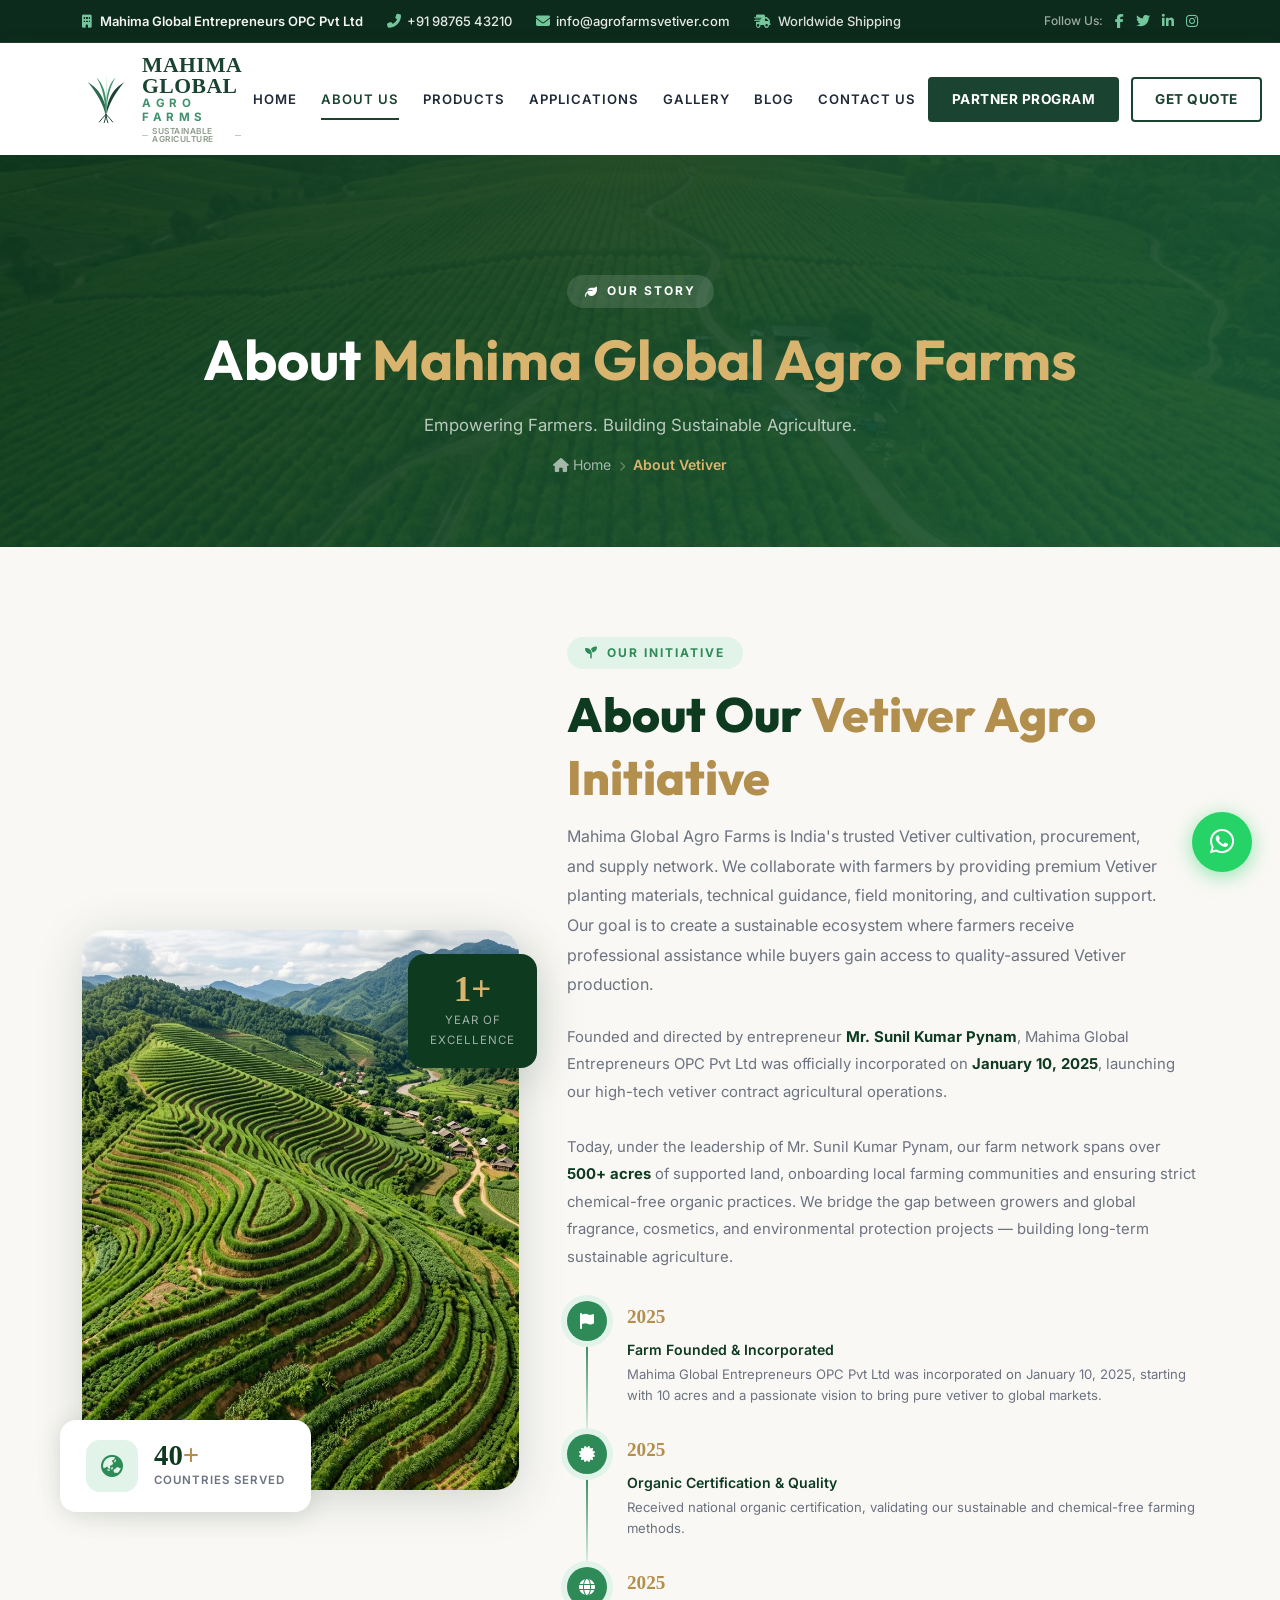
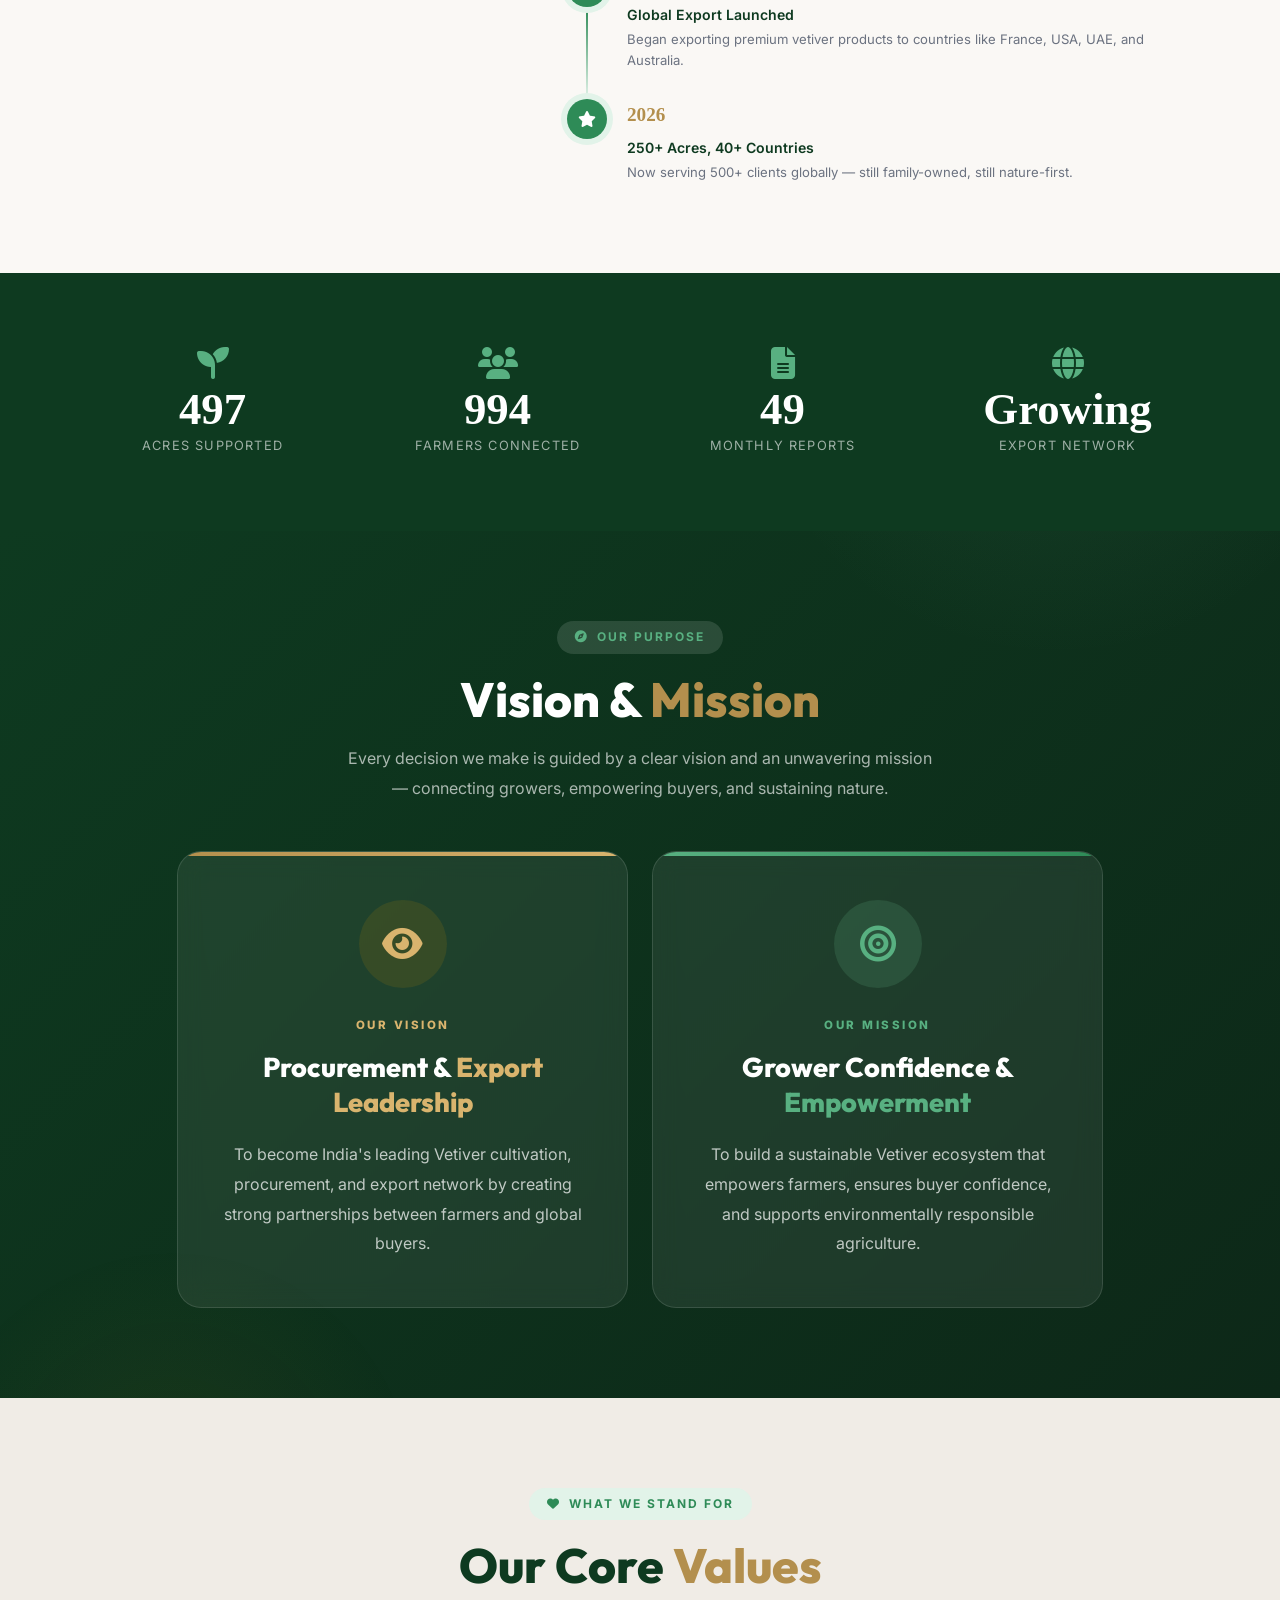
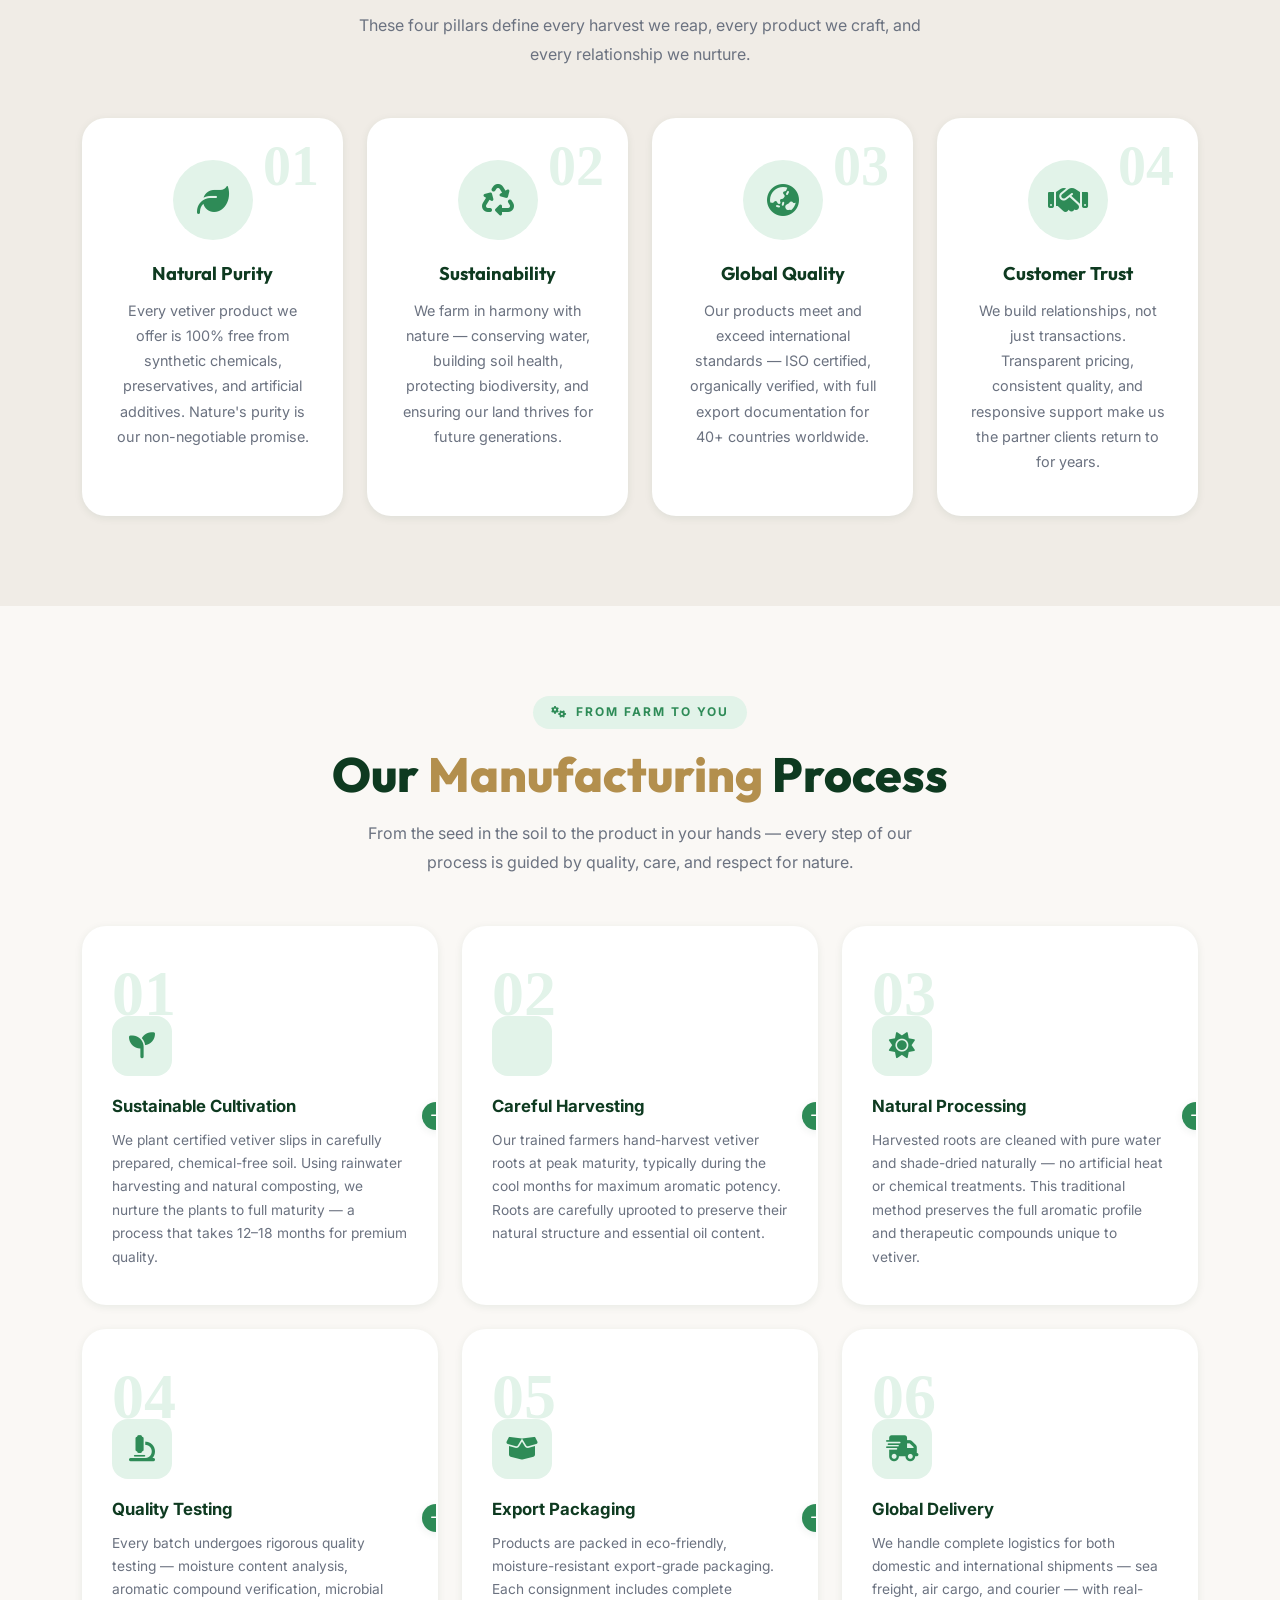
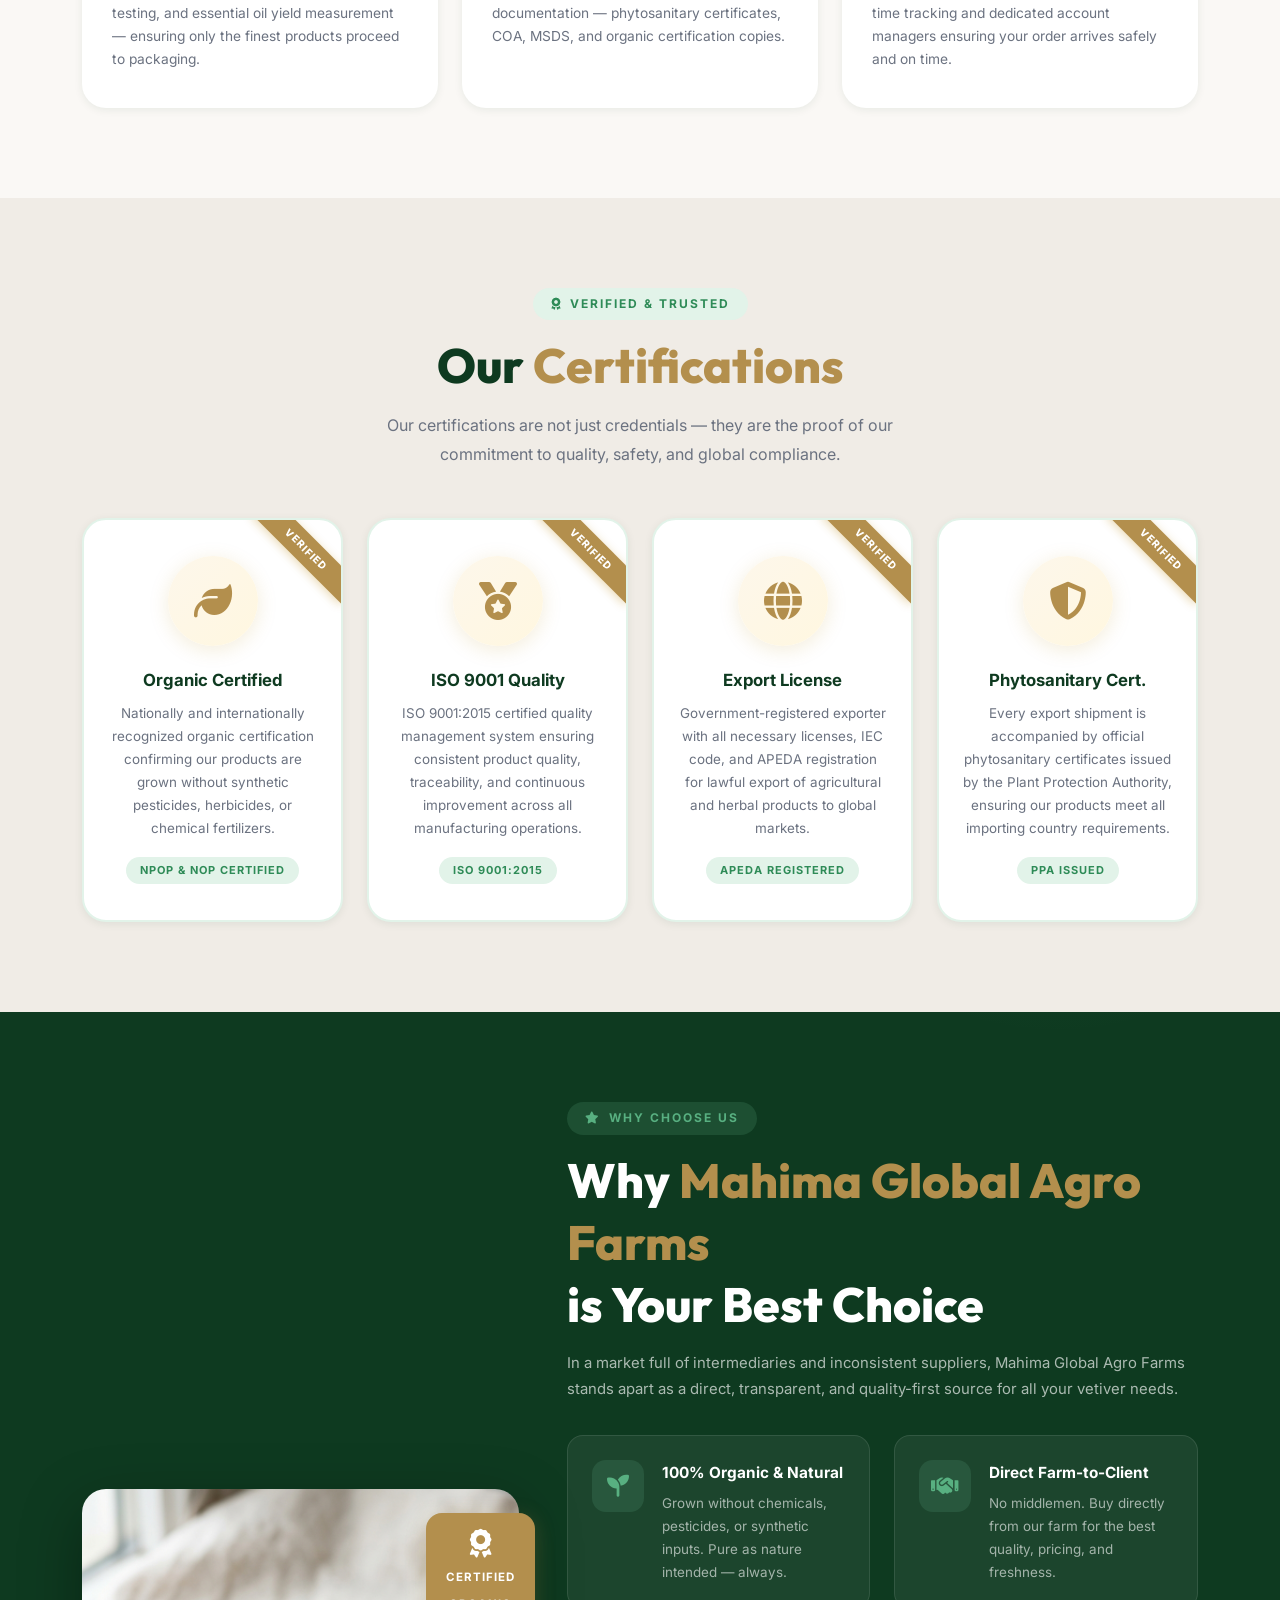
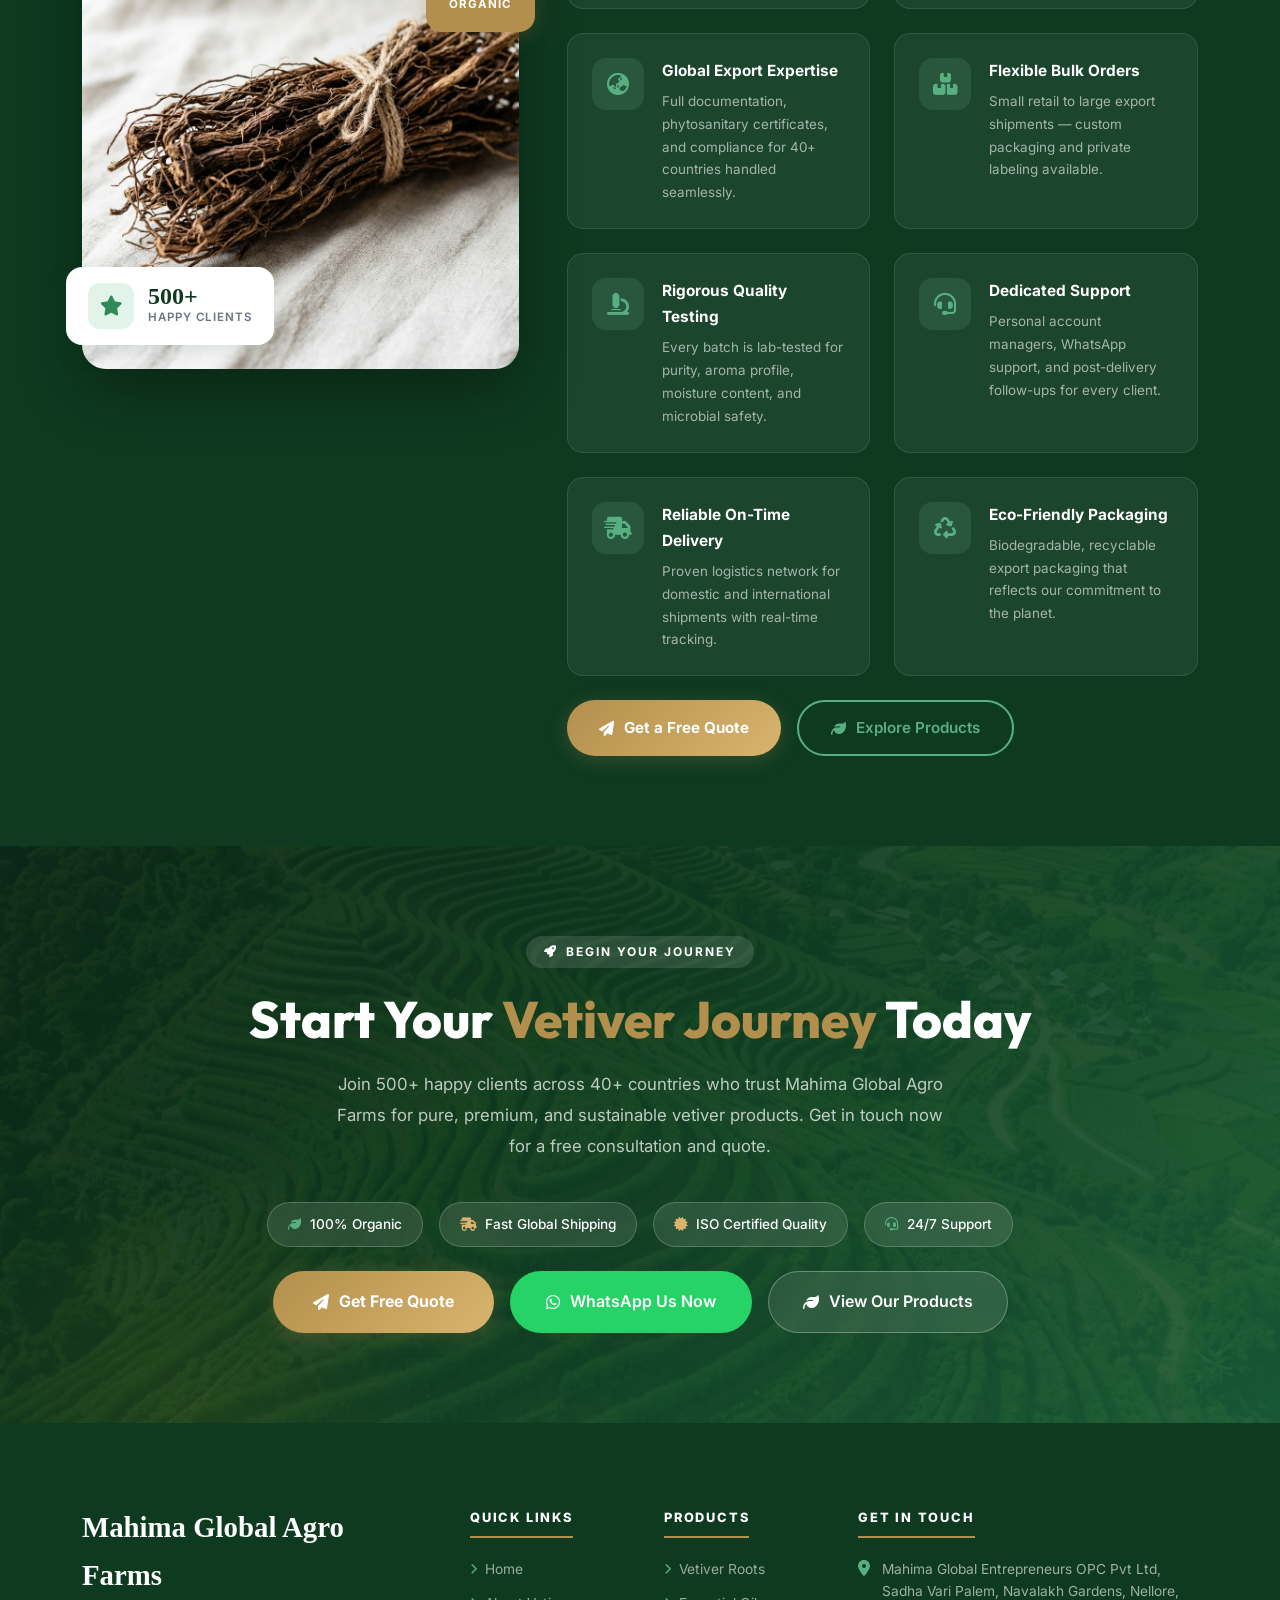
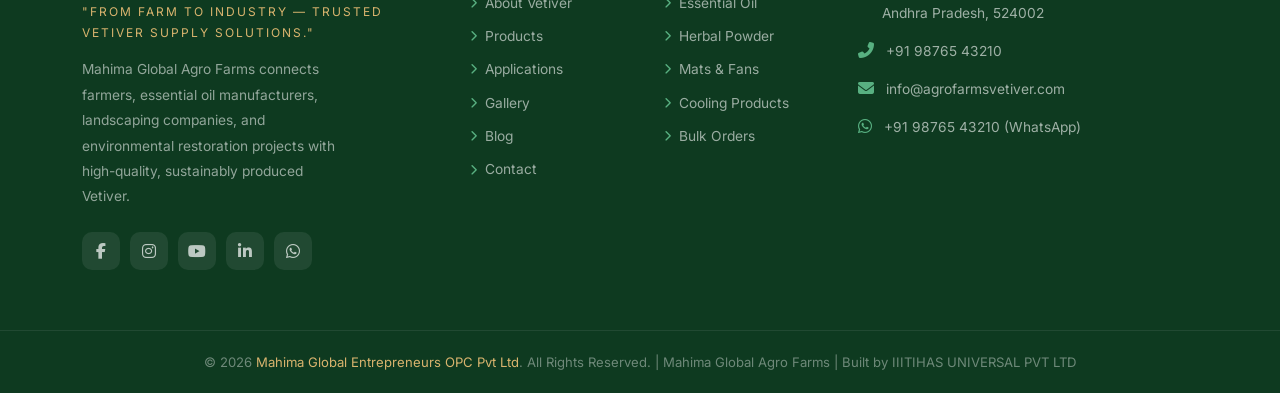
==== commit f763a7b4: "Implement dynamic blog management system, prevent navbar text wrapping, and add admin portal" ====
--- a/about.html
+++ b/about.html
@@ -2,12 +2,12 @@
 <html lang="en">
 <head>
 <meta charset="utf-8">
-<title>About Vetiver Agro Farm – Our Story, Vision & Mission | Natural • Pure • Sustainable</title>
+<title>About Mahima Global Agro Farms – Our Story, Vision & Mission | Natural • Pure • Sustainable</title>
 <meta name="viewport" content="width=device-width, initial-scale=1.0">
-<meta name="description" content="Learn about Vetiver Agro Farm – an Indian farm incorporated on January 10, 2025, dedicated to sustainable vetiver cultivation, natural processing, and global export of premium vetiver products.">
-<meta name="keywords" content="about vetiver agro farm, vetiver farm history, vetiver sustainable farming, vetiver exporter India, organic vetiver story">
-<meta property="og:title" content="About Vetiver Agro Farm – Rooted in Nature Since 2025">
-<meta property="og:description" content="Sustainable vetiver farming. Family-owned, organically certified, globally trusted.">
+<meta name="description" content="Learn about Mahima Global Agro Farms – an Indian agro farm company dedicated to sustainable contract farming and premium Vetiver grass products.">
+<meta name="keywords" content="about Mahima Global Agro Farms, vetiver contract farming, sustainable agriculture, Sunil Kumar Pynam">
+<meta property="og:title" content="About Mahima Global Agro Farms – Sustainable Vetiver Farming">
+<meta property="og:description" content="Dedicated to sustainable Vetiver cultivation, empowering farmers, and environmental conservation.">
 <meta property="og:type" content="website">
 <link rel="icon" href="img/favicon.ico">
 
@@ -467,7 +467,7 @@
 <!-- ====== FLOATING WHATSAPP ====== -->
 <div class="floating-wa">
   <span class="floating-wa-tip">Chat on WhatsApp</span>
-  <a href="https://wa.me/919876543210?text=Hello%20Vetiver%20Agro%20Farm%2C%20I%20would%20like%20to%20know%20more%20about%20your%20farm%20and%20products."
+  <a href="https://wa.me/919876543210?text=Hello%20Agro%20Farms%2C%20I%20would%20like%20to%20know%20more%20about%20your%20farm%20and%20products."
      class="floating-wa-btn" target="_blank" rel="noopener" aria-label="Chat on WhatsApp">
     <i class="fab fa-whatsapp"></i>
   </a>
@@ -484,9 +484,9 @@
     <div class="row align-items-center">
       <div class="col-lg-9">
         <div class="d-flex align-items-center flex-wrap" style="gap: 24px;">
-          <span class="v-topbar-company" style="display: inline-flex; align-items: center; gap: 8px; margin-right: 0;"><i class="fas fa-building" style="color: #74C69D;"></i> Mahima Global Entrepreneurs (OPC) Private Limited</span>
+          <span class="v-topbar-company" style="display: inline-flex; align-items: center; gap: 8px; margin-right: 0;"><i class="fas fa-building" style="color: #74C69D;"></i> Mahima Global Entrepreneurs OPC Pvt Ltd</span>
           <a href="tel:+919876543210" style="margin-right: 0;"><i class="fas fa-phone-alt"></i> +91 98765 43210</a>
-          <a href="mailto:info@vetiveragrofarm.com" style="margin-right: 0;"><i class="fas fa-envelope"></i> info@vetiveragrofarm.com</a>
+          <a href="mailto:info@agrofarmsvetiver.com" style="margin-right: 0;"><i class="fas fa-envelope"></i> info@agrofarmsvetiver.com</a>
           <span class="v-topbar-shipping" style="margin-right: 0;"><i class="fas fa-shipping-fast"></i> Worldwide Shipping</span>
         </div>
       </div>
@@ -508,7 +508,7 @@
 <!-- ====== NAVBAR ====== -->
 <nav class="v-navbar navbar navbar-expand-lg" id="mainNavbar">
   <div class="container">
-    <a href="index.html" class="v-brand" aria-label="Vetiver Agro Farm Home">
+    <a href="index.html" class="v-brand" aria-label="Mahima Global Agro Farms Home">
       <svg xmlns="http://www.w3.org/2000/svg" viewBox="0 0 100 100" class="v-brand-logo-svg">
         <path d="M50 82 C52 75, 48 35, 12 15 C30 35, 46 65, 48 80 Z" fill="#2D6A4F"/>
         <path d="M50 82 C53 72, 53 25, 30 5 C42 22, 49 55, 49 80 Z" fill="#40916C"/>
@@ -517,11 +517,11 @@
         <path d="M50 82 C50 70, 50 15, 50 0 C51 15, 51 70, 50 82 Z" fill="#74C69D"/>
         <path d="M50 82 Q42 90, 36 98 M50 82 Q49 92, 46 100 M50 82 Q51 92, 54 100 M50 82 Q58 90, 64 98" stroke="#1B4332" stroke-width="2" fill="none" stroke-linecap="round"/>
       </svg>
-      <div class="v-brand-text">
-        <span class="v-brand-title">VERTIVER</span>
-        <span class="v-brand-subtitle">FARM</span>
-        <span class="v-brand-tagline">IN AGRO FARM</span>
-      </div>
+        <div class="v-brand-text">
+          <span class="v-brand-title" style="letter-spacing: 0.5px;">MAHIMA GLOBAL</span>
+          <span class="v-brand-subtitle" style="letter-spacing: 4.5px;">AGRO FARMS</span>
+          <span class="v-brand-tagline">Sustainable Agriculture</span>
+        </div>
     </a>
     
     <div class="d-flex align-items-center">
@@ -553,7 +553,8 @@
         <a href="contact.html"  class="nav-item nav-link v-nav-link">Contact Us</a>
       </div>
       <div class="v-nav-cta d-none d-lg-flex">
-        <a href="contact.html#inquiry" class="v-btn-quote" id="navbar-quote-btn">Get Quote</a>
+        <a href="contact.html#partner-form" class="v-btn-quote" id="navbar-partner-btn">Partner Program</a>
+        <a href="contact.html#inquiry" class="v-btn-quote-outline" id="navbar-quote-btn">Get Quote</a>
       </div>
     </div>
   </div>
@@ -566,8 +567,8 @@
       <div class="section-badge d-inline-flex" style="background:rgba(255,255,255,.12);color:#fff;margin-bottom:16px;">
         <i class="fas fa-leaf"></i> Our Story
       </div>
-      <h1>About <span style="color:var(--gold-light);">Vetiver Agro Farm</span></h1>
-      <p>Dedicated to Natural Purity &amp; Sustainable Farming Since 2025</p>
+      <h1>About <span style="color:var(--gold-light);">Mahima Global Agro Farms</span></h1>
+      <p>Empowering Farmers. Building Sustainable Agriculture.</p>
       <nav class="breadcrumb-v" aria-label="Breadcrumb">
         <a href="index.html"><i class="fas fa-home me-1"></i>Home</a>
         <span class="sep"><i class="fas fa-chevron-right" style="font-size:10px;"></i></span>
@@ -585,7 +586,7 @@
       <!-- Left: Image with overlays -->
       <div class="col-lg-5 animate-on-scroll">
         <div class="story-img-wrap">
-          <img src="img/vetiver_agriculture.jpg" alt="Vetiver Agro Farm – Sustainable Farming Fields" class="story-img">
+          <img src="img/vetiver_agriculture.jpg" alt="Mahima Global Agro Farms - Sustainable Farming Fields" class="story-img">
           <!-- Year Badge top right -->
           <div class="story-img-badge">
             <div class="num">1+</div>
@@ -604,15 +605,15 @@
 
       <!-- Right: Story Content -->
       <div class="col-lg-7 animate-on-scroll d2">
-        <div class="section-badge"><i class="fas fa-seedling"></i> Our Story</div>
-        <h2 class="section-title">Rooted in <span>Nature</span>,<br>Grown with Purpose</h2>
+        <div class="section-badge"><i class="fas fa-seedling"></i> Our Initiative</div>
+        <h2 class="section-title">About Our <span>Vetiver Agro Initiative</span></h2>
         <p class="section-subtitle mb-4">
-          Vetiver Agro Farm was incorporated on January 10, 2025 — with a vision to harness the extraordinary power of vetiver grass and share it with the world. What started as a focused endeavor in the lush agricultural belt of India has grown into one of the country's most respected vetiver enterprises, exporting to over 40 countries across 5 continents.
+          Mahima Global Agro Farms is India's trusted Vetiver cultivation, procurement, and supply network. We collaborate with farmers by providing premium Vetiver planting materials, technical guidance, field monitoring, and cultivation support. Our goal is to create a sustainable ecosystem where farmers receive professional assistance while buyers gain access to quality-assured Vetiver production.
         </p>
         <p style="font-size:.93rem;color:var(--text-muted);line-height:1.85;margin-bottom:30px;">
-          Founded and directed by entrepreneur <strong style="color:var(--green-dark);">Mr. Sunil Kumar Pynam</strong>, Mahima Global Entrepreneurs (OPC) Private Limited was officially incorporated on <strong style="color:var(--green-dark);">January 10, 2025</strong>, launching our high-tech vetiver agricultural operations.
+          Founded and directed by entrepreneur <strong style="color:var(--green-dark);">Mr. Sunil Kumar Pynam</strong>, Mahima Global Entrepreneurs OPC Pvt Ltd was officially incorporated on <strong style="color:var(--green-dark);">January 10, 2025</strong>, launching our high-tech vetiver contract agricultural operations.
           <br><br>
-          Today, under the leadership of Mr. Sunil Kumar Pynam, our farm spans over <strong style="color:var(--green-dark);">250+ acres</strong> of sustainably managed land, employing local farming communities and following strict chemical-free organic practices. Our products reach perfume houses in France, wellness brands in Japan, agricultural agencies in Africa, and Ayurvedic companies across India — proof that nature's best knows no borders.
+          Today, under the leadership of Mr. Sunil Kumar Pynam, our farm network spans over <strong style="color:var(--green-dark);">500+ acres</strong> of supported land, onboarding local farming communities and ensuring strict chemical-free organic practices. We bridge the gap between growers and global fragrance, cosmetics, and environmental protection projects — building long-term sustainable agriculture.
         </p>
 
         <!-- Timeline -->
@@ -622,7 +623,7 @@
             <div>
               <div class="tl-year">2025</div>
               <div class="tl-event">Farm Founded &amp; Incorporated</div>
-              <div class="tl-desc">Mahima Global Entrepreneurs (OPC) Private Limited was incorporated on January 10, 2025, starting with 10 acres and a passionate vision to bring pure vetiver to global markets.</div>
+              <div class="tl-desc">Mahima Global Entrepreneurs OPC Pvt Ltd was incorporated on January 10, 2025, starting with 10 acres and a passionate vision to bring pure vetiver to global markets.</div>
             </div>
           </div>
           <div class="timeline-item">
@@ -662,37 +663,36 @@
     <div class="row text-center">
       <div class="col-6 col-md-3">
         <div class="about-stat-item">
-          <i class="fas fa-calendar-check stat-icon"></i>
-          <span class="stat-num"><span data-target="1" data-suffix="+"></span></span>
-          <span class="stat-lbl">Year in Business</span>
+          <i class="fas fa-seedling stat-icon"></i>
+          <span class="stat-num"><span data-target="500" data-suffix="+"></span></span>
+          <span class="stat-lbl">Acres Supported</span>
+        </div>
+      </div>
+      <div class="col-6 col-md-3">
+        <div class="about-stat-item">
+          <i class="fas fa-users stat-icon"></i>
+          <span class="stat-num"><span data-target="1000" data-suffix="+"></span></span>
+          <span class="stat-lbl">Farmers Connected</span>
+        </div>
+      </div>
+      <div class="col-6 col-md-3">
+        <div class="about-stat-item">
+          <i class="fas fa-file-alt stat-icon"></i>
+          <span class="stat-num"><span data-target="50" data-suffix="+"></span></span>
+          <span class="stat-lbl">Monthly Reports</span>
         </div>
       </div>
       <div class="col-6 col-md-3">
         <div class="about-stat-item">
           <i class="fas fa-globe stat-icon"></i>
-          <span class="stat-num"><span data-target="40" data-suffix="+"></span></span>
-          <span class="stat-lbl">Countries Exported</span>
-        </div>
-      </div>
-      <div class="col-6 col-md-3">
-        <div class="about-stat-item">
-          <i class="fas fa-smile-beam stat-icon"></i>
-          <span class="stat-num"><span data-target="500" data-suffix="+"></span></span>
-          <span class="stat-lbl">Happy Clients</span>
-        </div>
-      </div>
-      <div class="col-6 col-md-3">
-        <div class="about-stat-item">
-          <i class="fas fa-seedling stat-icon"></i>
-          <span class="stat-num"><span data-target="250" data-suffix="+"></span></span>
-          <span class="stat-lbl">Acres of Farm Land</span>
+          <span class="stat-num">Growing</span>
+          <span class="stat-lbl">Export Network</span>
         </div>
       </div>
     </div>
   </div>
 </div>
 
-<!-- ====== VISION & MISSION SECTION ====== -->
 <section class="vision-mission-section" id="vision-mission">
   <div class="container">
     <div class="text-center mb-5 animate-on-scroll">
@@ -701,7 +701,7 @@
       </div>
       <h2 class="section-title" style="color:#fff;">Vision &amp; <span>Mission</span></h2>
       <p class="section-subtitle mx-auto" style="color:rgba(255,255,255,.65);">
-        Every decision we make is guided by a clear vision and an unwavering mission — rooted in nature, powered by purpose.
+        Every decision we make is guided by a clear vision and an unwavering mission — connecting growers, empowering buyers, and sustaining nature.
       </p>
     </div>
     <div class="row g-4 justify-content-center">
@@ -712,9 +712,9 @@
             <i class="fas fa-eye"></i>
           </div>
           <span class="vm-label">Our Vision</span>
-          <h3 class="vm-title">The World's Most <span>Trusted</span> Vetiver Source</h3>
+          <h3 class="vm-title">Procurement &amp; <span>Export Leadership</span></h3>
           <p class="vm-text">
-            To be the world's most trusted source of premium natural vetiver products — a name synonymous with purity, sustainability, and excellence in every global market we serve. We envision a world where natural wellness and eco-conscious farming are the standard, not the exception.
+            To become India's leading Vetiver cultivation, procurement, and export network by creating strong partnerships between farmers and global buyers.
           </p>
         </div>
       </div>
@@ -725,9 +725,9 @@
             <i class="fas fa-bullseye"></i>
           </div>
           <span class="vm-label">Our Mission</span>
-          <h3 class="vm-title">Pure Vetiver. <span style="color:var(--green-light);">Pure Promise.</span></h3>
+          <h3 class="vm-title">Grower Confidence &amp; <span>Empowerment</span></h3>
           <p class="vm-text">
-            Delivering 100% pure vetiver to global markets through sustainable farming and ethical practices. We are committed to producing the highest-quality vetiver products while protecting the environment, empowering local farming communities, and building long-term trust with every client worldwide.
+            To build a sustainable Vetiver ecosystem that empowers farmers, ensures buyer confidence, and supports environmentally responsible agriculture.
           </p>
         </div>
       </div>
@@ -978,7 +978,7 @@
       <!-- Left: Image -->
       <div class="col-lg-5 animate-on-scroll">
         <div style="position:relative;">
-          <img src="img/vetiver_roots.jpg" alt="Premium Quality Vetiver Roots from Vetiver Agro Farm"
+          <img src="img/vetiver_roots.jpg" alt="Premium Quality Vetiver Roots from Mahima Global Agro Farms"
                style="width:100%;height:480px;object-fit:cover;border-radius:var(--radius-lg);box-shadow:0 20px 60px rgba(0,0,0,.35);">
           <div style="position:absolute;top:24px;right:-16px;background:var(--gold);color:#fff;padding:16px 20px;border-radius:var(--radius-md);text-align:center;box-shadow:var(--shadow-gold);">
             <i class="fas fa-award" style="font-size:1.8rem;margin-bottom:4px;display:block;"></i>
@@ -1001,9 +1001,9 @@
         <div class="section-badge" style="background:rgba(116,198,157,.15);color:var(--green-light);">
           <i class="fas fa-star"></i> Why Choose Us
         </div>
-        <h2 class="section-title" style="color:#fff;">Why <span>Vetiver Agro Farm</span><br>is Your Best Choice</h2>
+        <h2 class="section-title" style="color:#fff;">Why <span>Mahima Global Agro Farms</span><br>is Your Best Choice</h2>
         <p style="color:rgba(255,255,255,.65);font-size:.93rem;line-height:1.8;margin-bottom:32px;">
-          In a market full of intermediaries and inconsistent suppliers, Vetiver Agro Farm stands apart as a direct, transparent, and quality-first source for all your vetiver needs.
+          In a market full of intermediaries and inconsistent suppliers, Mahima Global Agro Farms stands apart as a direct, transparent, and quality-first source for all your vetiver needs.
         </p>
         <div class="why-about-grid">
 
@@ -1097,7 +1097,7 @@
         Start Your <span>Vetiver Journey</span> Today
       </h2>
       <p style="color:rgba(255,255,255,.72);max-width:620px;margin:0 auto 40px;font-size:1.05rem;line-height:1.85;">
-        Join 500+ happy clients across 40+ countries who trust Vetiver Agro Farm for pure, premium, and sustainable vetiver products. Get in touch now for a free consultation and quote.
+        Join 500+ happy clients across 40+ countries who trust Mahima Global Agro Farms for pure, premium, and sustainable vetiver products. Get in touch now for a free consultation and quote.
       </p>
 
       <!-- Trust badges row -->
@@ -1120,7 +1120,7 @@
         <a href="contact.html#inquiry" class="btn-v-gold" style="padding:16px 40px;font-size:1rem;">
           <i class="fas fa-paper-plane"></i> Get Free Quote
         </a>
-        <a href="https://wa.me/919876543210?text=Hello%20Vetiver%20Agro%20Farm%2C%20I%20am%20interested%20in%20your%20vetiver%20products.%20Please%20share%20more%20details."
+        <a href="https://wa.me/919876543210?text=Hello%20Agro%20Farms%2C%20I%20am%20interested%20in%20your%20vetiver%20products.%20Please%20share%20more%20details."
            class="btn-v-whatsapp" target="_blank" style="padding:16px 36px;font-size:1rem;">
           <i class="fab fa-whatsapp"></i> WhatsApp Us Now
         </a>
@@ -1137,9 +1137,9 @@
   <div class="container">
     <div class="row g-5">
       <div class="col-lg-4 col-md-6">
-        <div class="footer-brand-name">Vetiver Agro Farm</div>
-        <span class="footer-brand-tag">Natural • Pure • Sustainable</span>
-        <p class="footer-desc">Vetiver Agro Farm – Rooted in Nature. Premium quality vetiver products sourced directly from sustainable farms. Mahima Global Entrepreneurs (OPC) Private Limited was incorporated on January 10, 2025.</p>
+        <div class="footer-brand-name">Mahima Global Agro Farms</div>
+        <span class="footer-brand-tag">"From Farm to Industry — Trusted Vetiver Supply Solutions."</span>
+        <p class="footer-desc">Mahima Global Agro Farms connects farmers, essential oil manufacturers, landscaping companies, and environmental restoration projects with high-quality, sustainably produced Vetiver.</p>
         <div class="footer-social">
           <a href="#" aria-label="Facebook"><i class="fab fa-facebook-f"></i></a>
           <a href="#" aria-label="Instagram"><i class="fab fa-instagram"></i></a>
@@ -1173,16 +1173,16 @@
       </div>
       <div class="col-lg-4 col-md-6">
         <h4 class="footer-heading">Get In Touch</h4>
-        <div class="footer-contact-row"><i class="fas fa-map-marker-alt"></i><span>Mahima Global Entrepreneurs (OPC) Pvt Ltd, Sadha Vari Palem, Navalakh Gardens, Nellore, Andhra Pradesh, 524002</span></div>
+        <div class="footer-contact-row"><i class="fas fa-map-marker-alt"></i><span>Mahima Global Entrepreneurs OPC Pvt Ltd, Sadha Vari Palem, Navalakh Gardens, Nellore, Andhra Pradesh, 524002</span></div>
         <div class="footer-contact-row"><i class="fas fa-phone-alt"></i><span>+91 98765 43210</span></div>
-        <div class="footer-contact-row"><i class="fas fa-envelope"></i><span>info@vetiveragrofarm.com</span></div>
+        <div class="footer-contact-row"><i class="fas fa-envelope"></i><span>info@agrofarmsvetiver.com</span></div>
         <div class="footer-contact-row"><i class="fab fa-whatsapp"></i><span>+91 98765 43210 (WhatsApp)</span></div>
       </div>
     </div>
   </div>
   <div class="footer-bottom">
     <div class="container">
-      <p class="mb-0">© 2026 <a href="index.html">Mahima Global Entrepreneurs (OPC) Private Limited</a>. All Rights Reserved. | Vetiver Agro Farm | Built by IIITIHAS UNIVERSAL PVT LTD</p>
+      <p class="mb-0">© 2026 <a href="index.html">Mahima Global Entrepreneurs OPC Pvt Ltd</a>. All Rights Reserved. | Mahima Global Agro Farms | Built by IIITIHAS UNIVERSAL PVT LTD</p>
     </div>
   </div>
 </footer>
--- a/css/vetiver.css
+++ b/css/vetiver.css
@@ -3,29 +3,29 @@
    Version 1.0 | Natural • Pure • Sustainable
    ========================================================= */
 
-@import url('https://fonts.googleapis.com/css2?family=Playfair+Display:ital,wght@0,400;0,500;0,600;0,700;0,800;1,400;1,600&family=Inter:wght@300;400;500;600;700&family=Cormorant+Garamond:ital,wght@0,400;0,500;0,600;1,400;1,500&display=swap');
+@import url('https://fonts.googleapis.com/css2?family=Outfit:wght@300;400;500;600;700;800&family=Inter:wght@300;400;500;600;700&family=Cormorant+Garamond:ital,wght@0,400;0,500;0,600;1,400;1,500&display=swap');
 
 /* ===== CSS CUSTOM PROPERTIES ===== */
 :root {
-    --green-dark: #1B4332;
-    --green-mid:  #2D6A4F;
-    --green-leaf: #40916C;
-    --green-light:#74C69D;
-    --green-pale: #D8F3DC;
-    --gold:       #B8860B;
-    --gold-light: #D4A017;
-    --gold-pale:  #FFF8E6;
+    --green-dark: #0E3A20;
+    --green-mid:  #1B5E3A;
+    --green-leaf: #2E8B57;
+    --green-light:#58B081;
+    --green-pale: #E2F3E9;
+    --gold:       #B38F4D;
+    --gold-light: #D9B46E;
+    --gold-pale:  #FDF7EB;
     --earth:      #5C3D2E;
-    --sand:       #F5F0E8;
-    --cream:      #FDFAF4;
+    --sand:       #F0ECE6;
+    --cream:      #FAF8F5;
     --white:      #FFFFFF;
     --dark:       #111827;
     --text:       #1F2937;
     --text-muted: #6B7280;
-    --shadow-sm:  0 2px 8px rgba(27,67,50,.08);
-    --shadow-md:  0 4px 24px rgba(27,67,50,.13);
-    --shadow-lg:  0 8px 48px rgba(27,67,50,.18);
-    --shadow-gold:0 4px 20px rgba(184,134,11,.25);
+    --shadow-sm:  0 2px 8px rgba(14,58,32,.08);
+    --shadow-md:  0 4px 24px rgba(14,58,32,.13);
+    --shadow-lg:  0 8px 48px rgba(14,58,32,.18);
+    --shadow-gold:0 4px 20px rgba(179,143,77,.25);
     --transition: all .4s cubic-bezier(.25,.46,.45,.94);
     --transition-fast: all .2s ease;
     --radius-sm:  8px;
@@ -44,7 +44,7 @@
     line-height: 1.7;
 }
 h1,h2,h3,h4,h5,h6 {
-    font-family: 'Playfair Display', serif;
+    font-family: 'Outfit', sans-serif;
     font-weight: 700;
     line-height: 1.3;
     color: var(--green-dark);
@@ -119,10 +119,10 @@
 @keyframes spin-slow   { from{transform:rotate(0deg)} to{transform:rotate(360deg)} }
 
 .animate-on-scroll {
-    opacity: 0; transform: translateY(32px);
-    transition: opacity .7s ease, transform .7s ease;
-}
-.animate-on-scroll.visible { opacity: 1; transform: translateY(0); }
+    opacity: 0; transform: translateY(35px) scale(0.96);
+    transition: opacity .8s cubic-bezier(0.165, 0.84, 0.44, 1), transform .8s cubic-bezier(0.165, 0.84, 0.44, 1);
+}
+.animate-on-scroll.visible { opacity: 1; transform: translateY(0) scale(1); }
 .d1{transition-delay:.1s} .d2{transition-delay:.2s} .d3{transition-delay:.3s}
 .d4{transition-delay:.4s} .d5{transition-delay:.5s} .d6{transition-delay:.6s}
 
@@ -268,18 +268,19 @@
     font-weight: 600;
     font-size: 0.82rem;
     color: #1F2937 !important;
-    padding: 12px 14px !important;
+    padding: 12px 12px !important;
     text-transform: uppercase;
     letter-spacing: 1px;
     position: relative;
     transition: var(--transition-fast) !important;
+    white-space: nowrap;
 }
 .v-nav-link::after {
     content: '';
     position: absolute;
     bottom: 2px;
-    left: 14px;
-    right: 14px;
+    left: 12px;
+    right: 12px;
     height: 2px;
     background: #1B4332;
     transform: scaleX(0);
@@ -313,6 +314,29 @@
     background: #40916C;
     transform: translateY(-1px);
     box-shadow: 0 4px 12px rgba(64,145,108,.3);
+}
+.v-btn-quote-outline {
+    background: transparent;
+    color: #1B4332 !important;
+    padding: 9px 22px !important;
+    border-radius: 4px;
+    font-weight: 700;
+    font-size: 0.85rem;
+    letter-spacing: 0.5px;
+    transition: var(--transition);
+    white-space: nowrap;
+    border: 2px solid #1B4332;
+    text-transform: uppercase;
+    text-decoration: none;
+    display: inline-flex;
+    align-items: center;
+    justify-content: center;
+}
+.v-btn-quote-outline:hover {
+    background: #1B4332;
+    color: #fff !important;
+    transform: translateY(-1px);
+    box-shadow: 0 4px 12px rgba(27,67,50,.15);
 }
 
 /* ===== HERO ===== */
@@ -963,6 +987,29 @@
 @media (max-width: 1199.98px) {
     .hero-image-side {
         width: 45%;
+    }
+    .v-nav-link {
+        padding: 12px 8px !important;
+        font-size: 0.78rem !important;
+    }
+    .v-nav-link::after {
+        left: 8px !important;
+        right: 8px !important;
+    }
+    .v-btn-quote {
+        padding: 10px 18px !important;
+        font-size: 0.8rem;
+    }
+    .v-btn-quote-outline {
+        padding: 8px 16px !important;
+        font-size: 0.8rem;
+    }
+    .v-brand-title {
+        font-size: 1.2rem;
+    }
+    .v-brand-subtitle {
+        font-size: 0.65rem;
+        letter-spacing: 2px;
     }
 }
 
@@ -1009,7 +1056,7 @@
         margin-top: 24px;
         gap: 12px;
     }
-    .v-btn-quote {
+    .v-btn-quote, .v-btn-quote-outline {
         width: 100%;
         text-align: center;
         padding: 13px !important;
@@ -1208,3 +1255,104 @@
         font-size: 1.75rem;
     }
 }
+
+/* ====== SERVICE OFFER CARDS & ANIMATIONS ====== */
+.service-offer-card {
+    display: flex;
+    align-items: flex-start;
+    gap: 18px;
+    background: #fff;
+    border-radius: var(--radius-lg);
+    padding: 30px 24px;
+    box-shadow: var(--shadow-sm);
+    transition: transform 0.4s cubic-bezier(0.165, 0.84, 0.44, 1), box-shadow 0.4s ease, border-color 0.4s ease;
+    border: 1px solid #EAE6DF;
+    height: 100%;
+    position: relative;
+    overflow: hidden;
+}
+/* Shimmer glass sweep effect */
+.service-offer-card::before {
+    content: '';
+    position: absolute;
+    top: 0;
+    left: -100%;
+    width: 60%;
+    height: 100%;
+    background: linear-gradient(
+        90deg,
+        rgba(255, 255, 255, 0) 0%,
+        rgba(255, 255, 255, 0.4) 50%,
+        rgba(255, 255, 255, 0) 100%
+    );
+    transform: skewX(-25deg);
+    transition: none;
+    z-index: 1;
+    pointer-events: none;
+}
+.service-offer-card:hover::before {
+    left: 150%;
+    transition: left 0.75s ease-in-out;
+}
+.service-offer-card:hover {
+    transform: translateY(-8px);
+    box-shadow: 0 16px 36px rgba(12, 43, 28, 0.08);
+    border-color: var(--green-leaf);
+}
+.service-offer-icon {
+    width: 52px;
+    height: 52px;
+    background: var(--green-pale);
+    color: var(--green-leaf);
+    border-radius: 12px;
+    display: flex;
+    align-items: center;
+    justify-content: center;
+    font-size: 22px;
+    flex-shrink: 0;
+    transition: background-color 0.3s ease, color 0.3s ease, transform 0.4s cubic-bezier(0.175, 0.885, 0.32, 1.275), box-shadow 0.3s ease;
+}
+.service-offer-card:hover .service-offer-icon {
+    background: var(--green-dark);
+    color: var(--gold-light);
+    transform: scale(1.15) rotate(10deg);
+    box-shadow: 0 5px 15px rgba(12, 43, 28, 0.15);
+}
+.service-offer-text {
+    flex: 1;
+}
+.service-offer-title {
+    font-family: 'Outfit', sans-serif;
+    font-size: 1.12rem;
+    font-weight: 700;
+    color: var(--green-dark);
+    margin-bottom: 8px;
+    margin-top: 0;
+    transition: color 0.3s ease, transform 0.3s ease;
+    display: inline-block;
+    position: relative;
+}
+.service-offer-title::after {
+    content: ' \2192'; /* Unicode arrow */
+    opacity: 0;
+    display: inline-block;
+    transform: translateX(-8px);
+    transition: opacity 0.3s ease, transform 0.3s ease;
+    color: var(--gold-light);
+    font-weight: bold;
+}
+.service-offer-card:hover .service-offer-title {
+    color: var(--green-leaf);
+    transform: translateX(4px);
+}
+.service-offer-card:hover .service-offer-title::after {
+    opacity: 1;
+    transform: translateX(6px);
+}
+.service-offer-desc {
+    font-size: 0.86rem;
+    color: var(--text-muted);
+    line-height: 1.65;
+    margin: 0;
+}
+
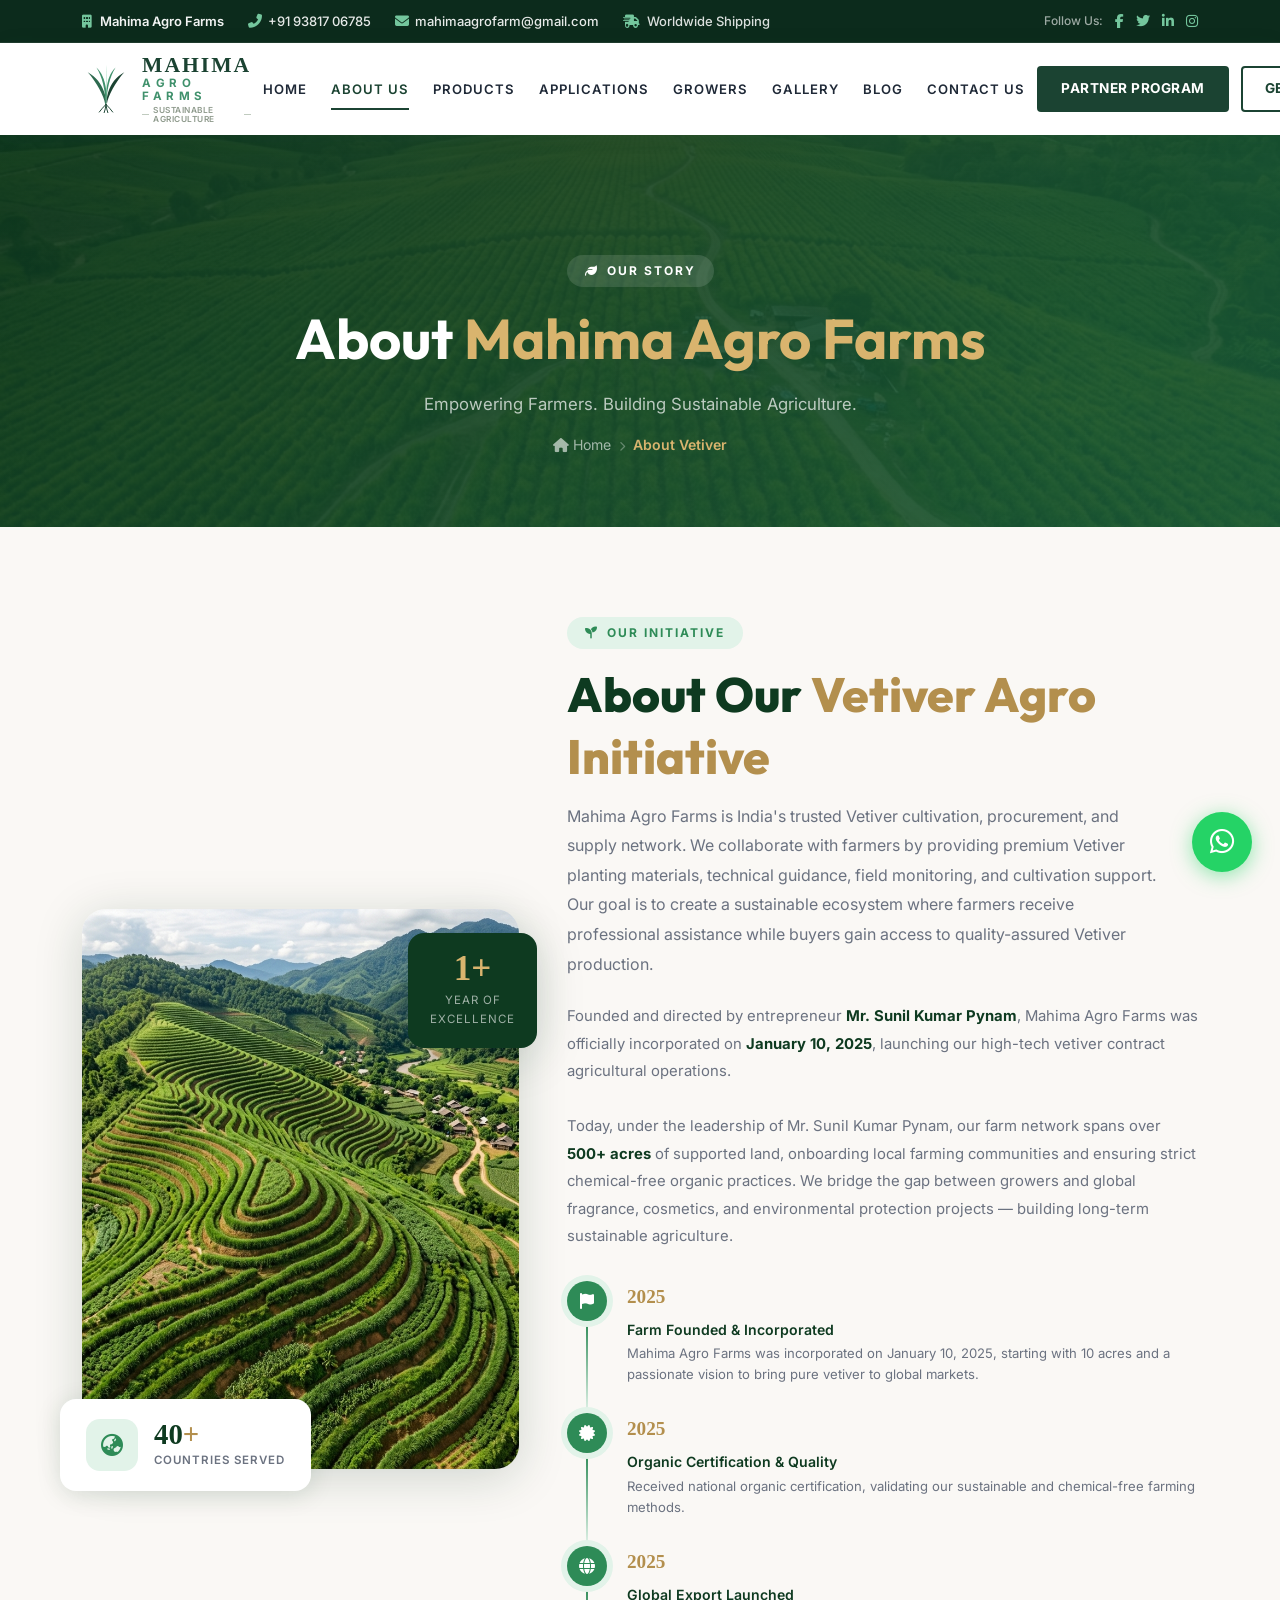
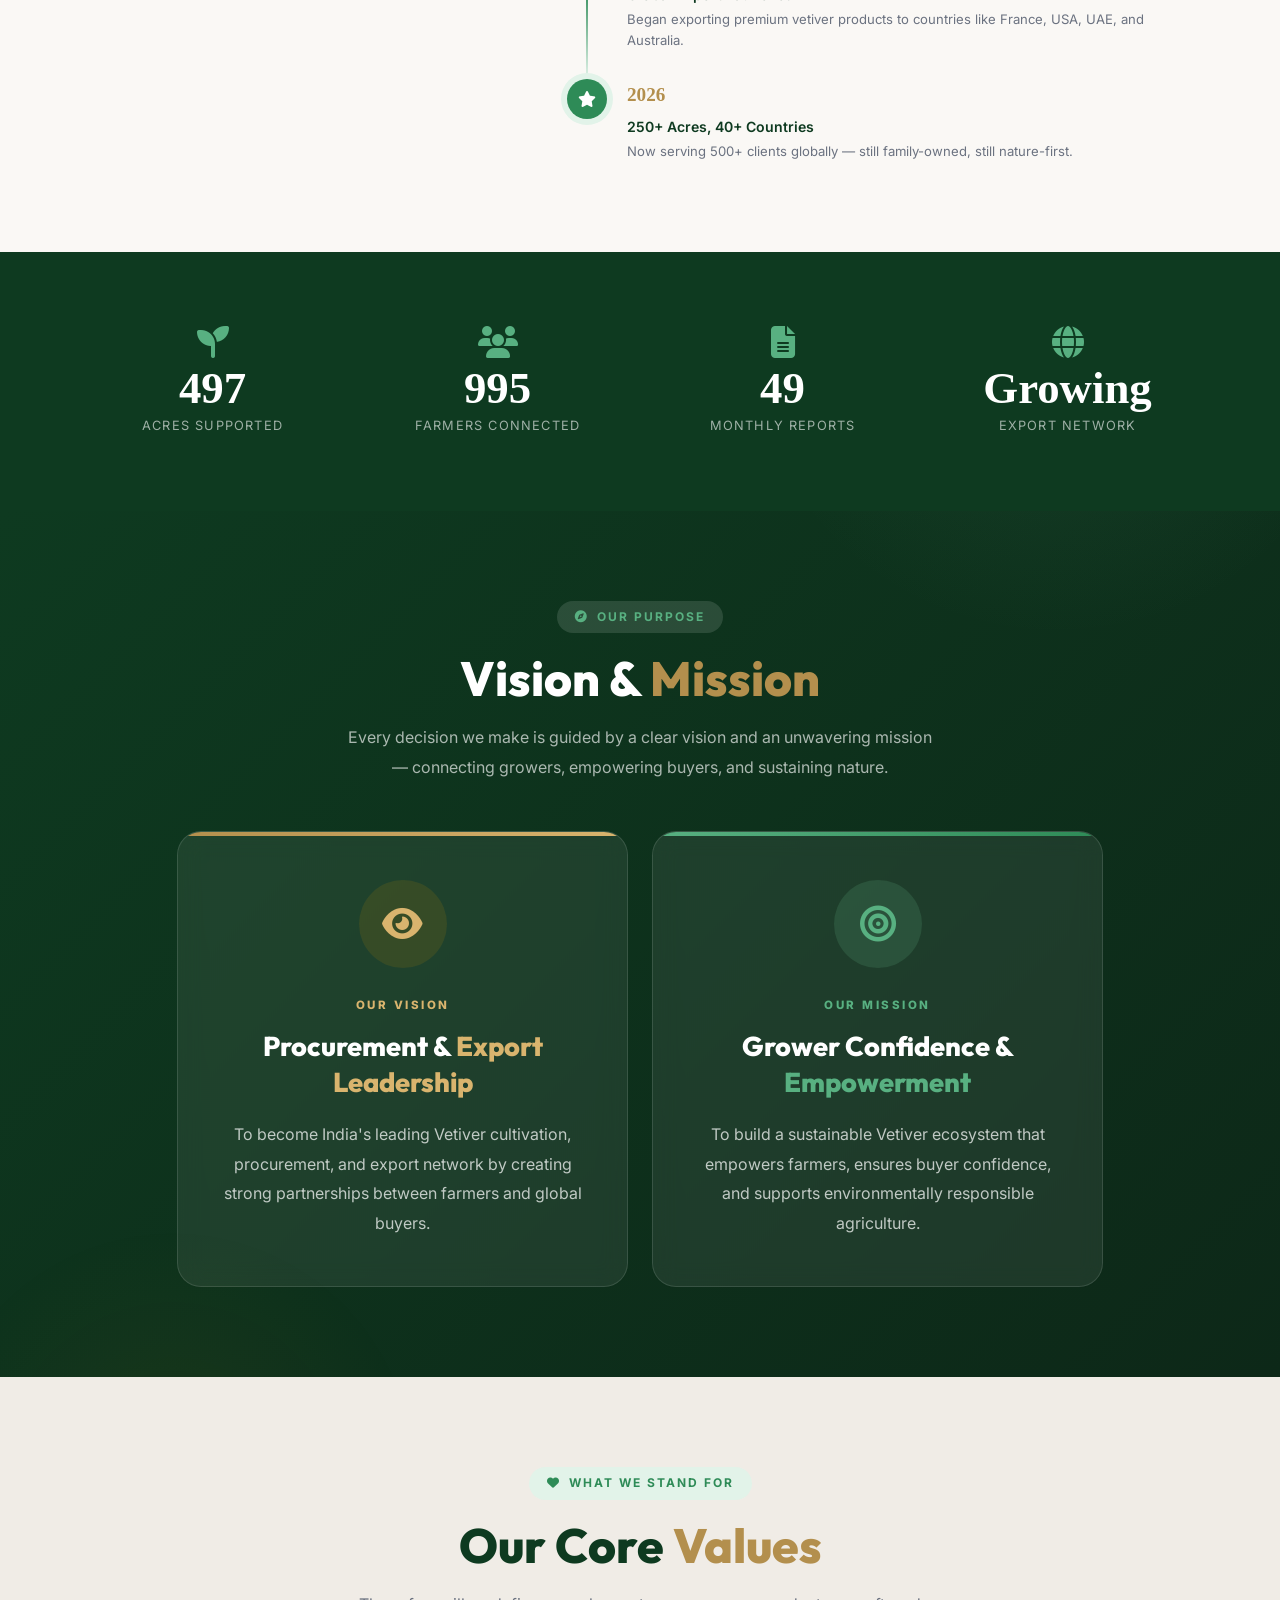
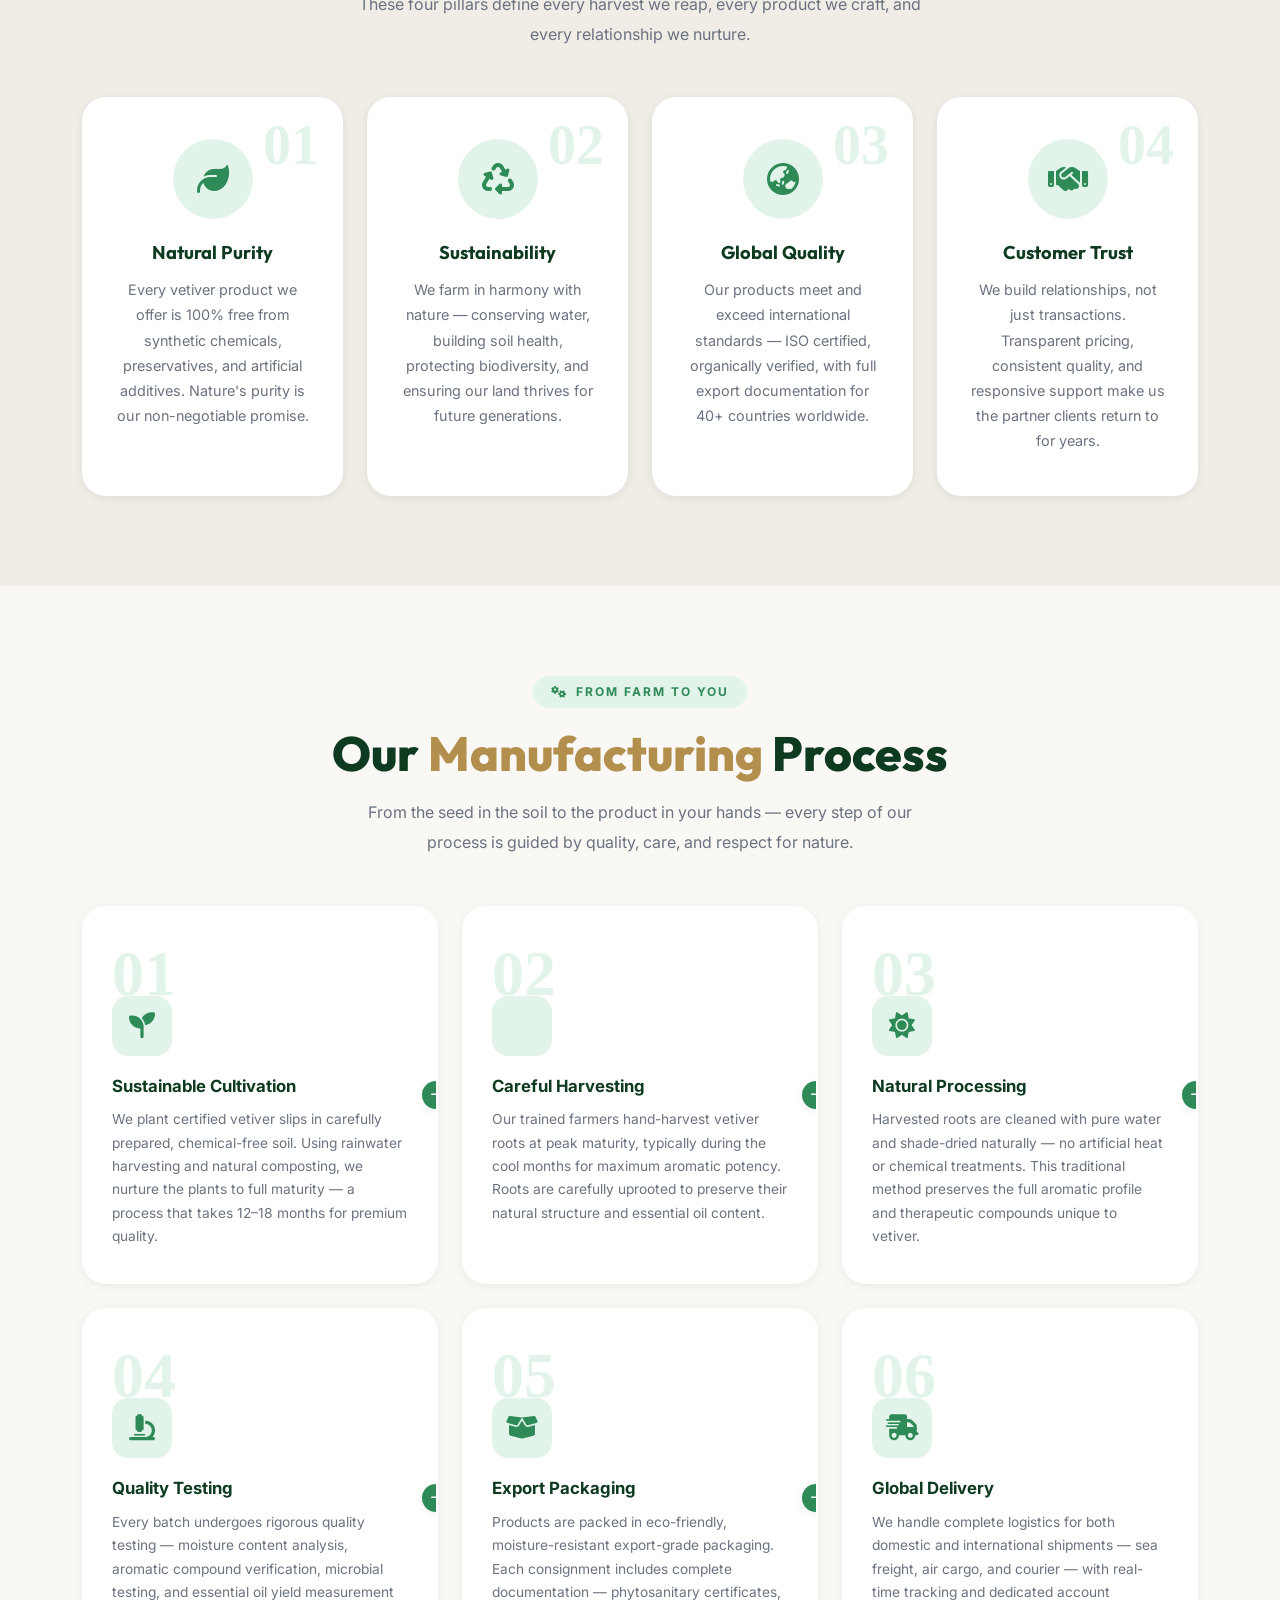
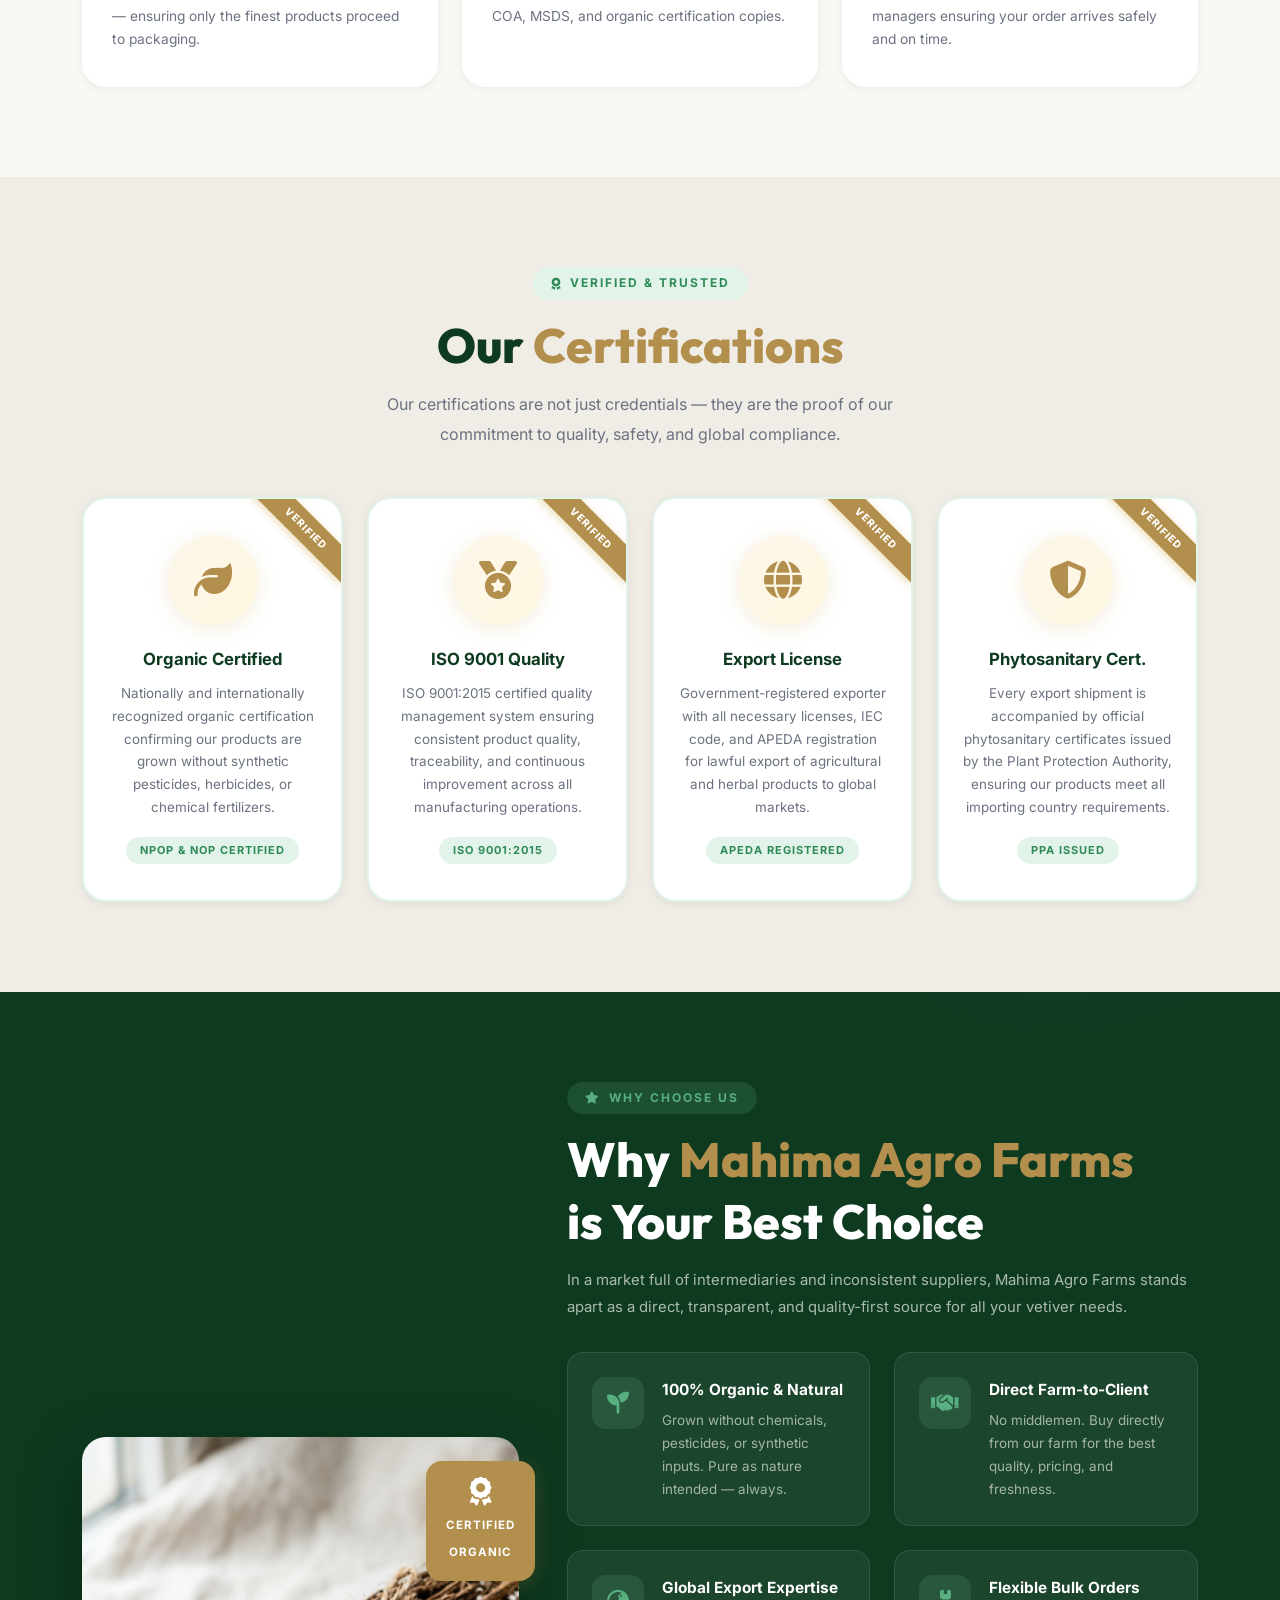
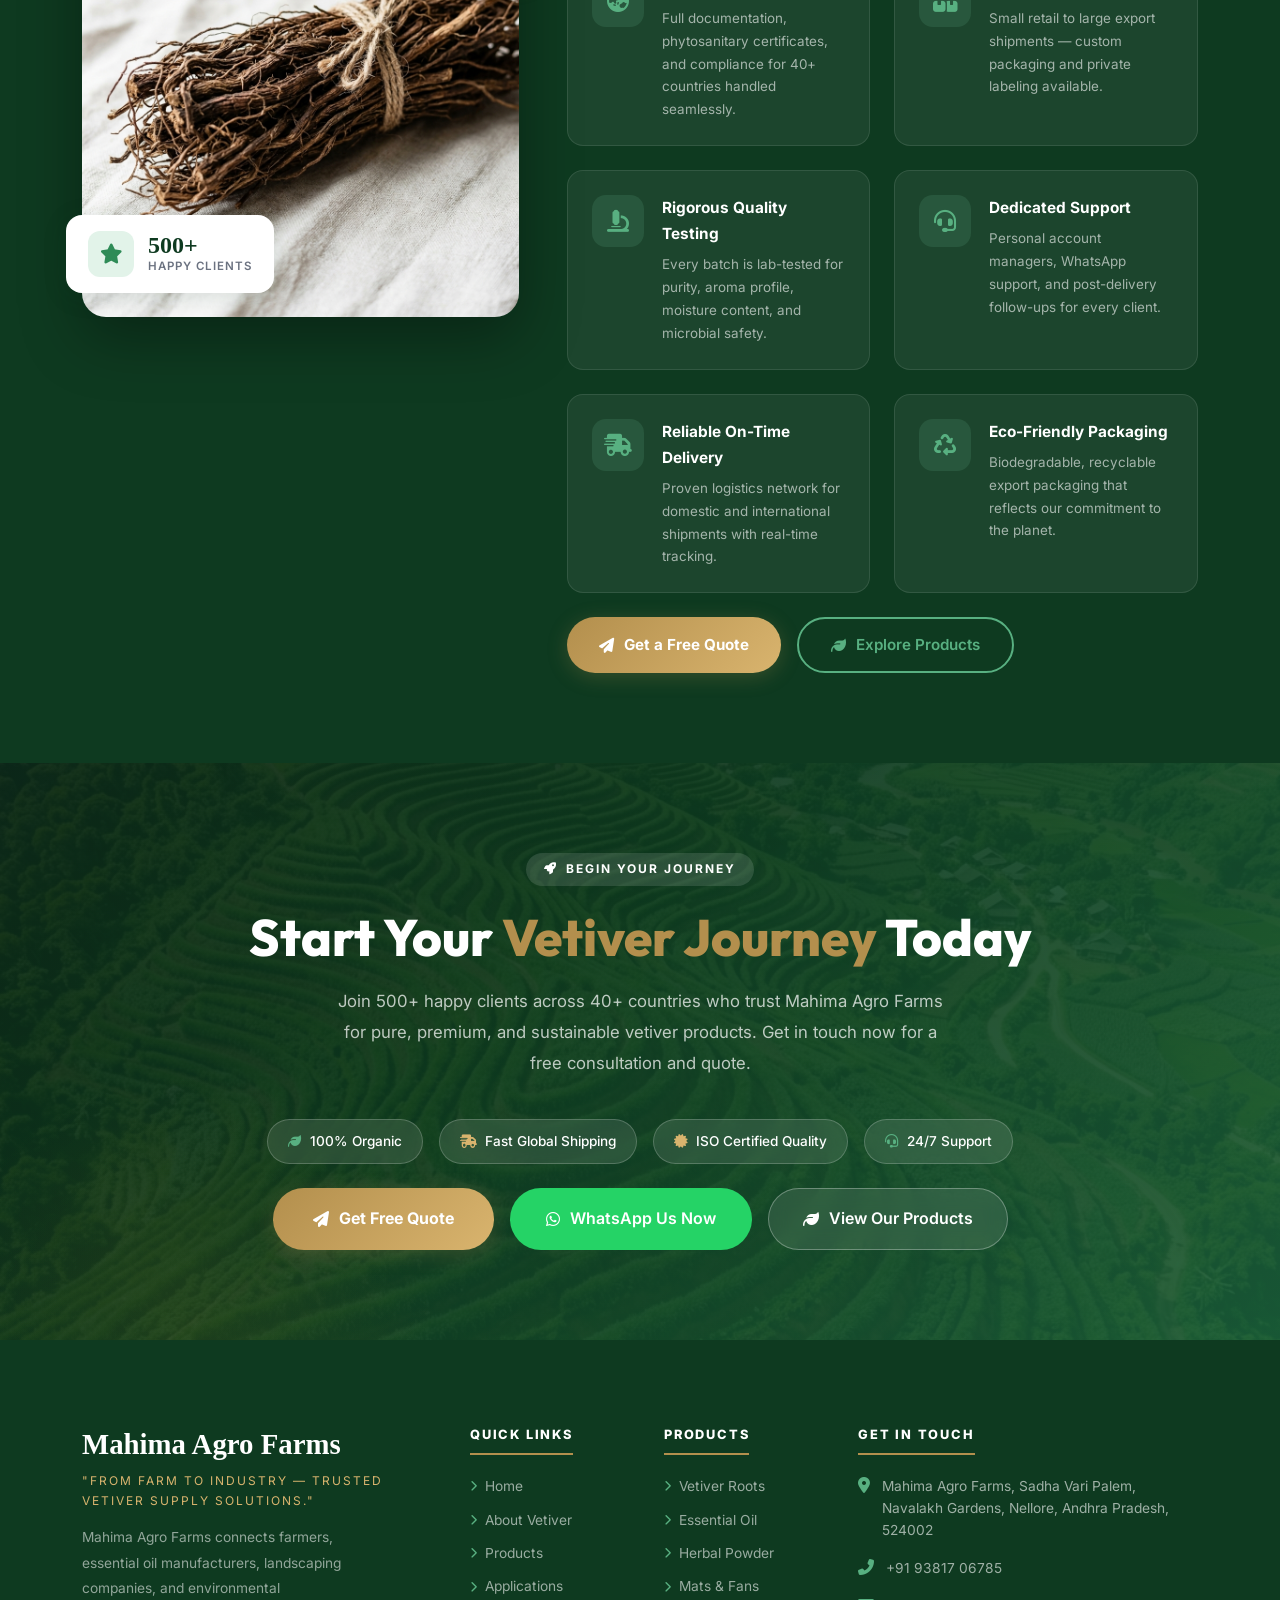
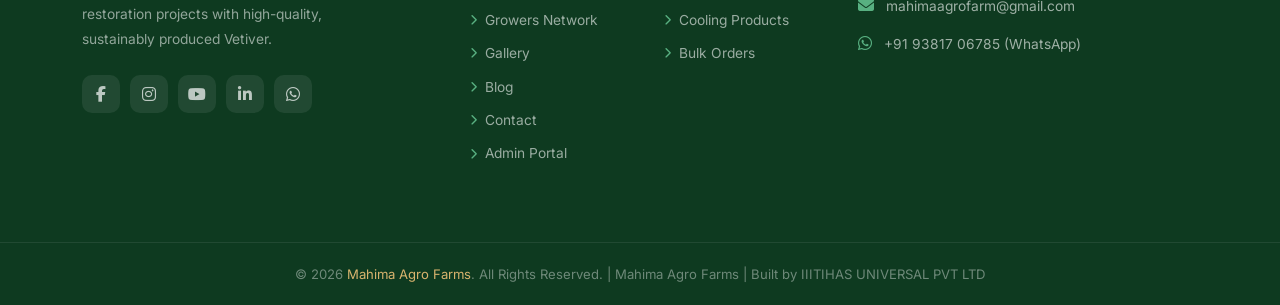
==== commit 9088a46b: "Implement Growers Network section, Chart.js analytics, CSV export, and email/phone updates" ====
--- a/about.html
+++ b/about.html
@@ -2,11 +2,11 @@
 <html lang="en">
 <head>
 <meta charset="utf-8">
-<title>About Mahima Global Agro Farms – Our Story, Vision & Mission | Natural • Pure • Sustainable</title>
+<title>About Mahima Agro Farms – Our Story, Vision & Mission | Natural • Pure • Sustainable</title>
 <meta name="viewport" content="width=device-width, initial-scale=1.0">
-<meta name="description" content="Learn about Mahima Global Agro Farms – an Indian agro farm company dedicated to sustainable contract farming and premium Vetiver grass products.">
-<meta name="keywords" content="about Mahima Global Agro Farms, vetiver contract farming, sustainable agriculture, Sunil Kumar Pynam">
-<meta property="og:title" content="About Mahima Global Agro Farms – Sustainable Vetiver Farming">
+<meta name="description" content="Learn about Mahima Agro Farms – an Indian agro farm company dedicated to sustainable contract farming and premium Vetiver grass products.">
+<meta name="keywords" content="about Mahima Agro Farms, vetiver contract farming, sustainable agriculture, Sunil Kumar Pynam">
+<meta property="og:title" content="About Mahima Agro Farms – Sustainable Vetiver Farming">
 <meta property="og:description" content="Dedicated to sustainable Vetiver cultivation, empowering farmers, and environmental conservation.">
 <meta property="og:type" content="website">
 <link rel="icon" href="img/favicon.ico">
@@ -467,7 +467,7 @@
 <!-- ====== FLOATING WHATSAPP ====== -->
 <div class="floating-wa">
   <span class="floating-wa-tip">Chat on WhatsApp</span>
-  <a href="https://wa.me/919876543210?text=Hello%20Agro%20Farms%2C%20I%20would%20like%20to%20know%20more%20about%20your%20farm%20and%20products."
+  <a href="https://wa.me/919381706785?text=Hello%20Agro%20Farms%2C%20I%20would%20like%20to%20know%20more%20about%20your%20farm%20and%20products."
      class="floating-wa-btn" target="_blank" rel="noopener" aria-label="Chat on WhatsApp">
     <i class="fab fa-whatsapp"></i>
   </a>
@@ -484,9 +484,9 @@
     <div class="row align-items-center">
       <div class="col-lg-9">
         <div class="d-flex align-items-center flex-wrap" style="gap: 24px;">
-          <span class="v-topbar-company" style="display: inline-flex; align-items: center; gap: 8px; margin-right: 0;"><i class="fas fa-building" style="color: #74C69D;"></i> Mahima Global Entrepreneurs OPC Pvt Ltd</span>
-          <a href="tel:+919876543210" style="margin-right: 0;"><i class="fas fa-phone-alt"></i> +91 98765 43210</a>
-          <a href="mailto:info@agrofarmsvetiver.com" style="margin-right: 0;"><i class="fas fa-envelope"></i> info@agrofarmsvetiver.com</a>
+          <span class="v-topbar-company" style="display: inline-flex; align-items: center; gap: 8px; margin-right: 0;"><i class="fas fa-building" style="color: #74C69D;"></i> Mahima Agro Farms</span>
+          <a href="tel:+919381706785" style="margin-right: 0;"><i class="fas fa-phone-alt"></i> +91 93817 06785</a>
+          <a href="mailto:mahimaagrofarm@gmail.com" style="margin-right: 0;"><i class="fas fa-envelope"></i> mahimaagrofarm@gmail.com</a>
           <span class="v-topbar-shipping" style="margin-right: 0;"><i class="fas fa-shipping-fast"></i> Worldwide Shipping</span>
         </div>
       </div>
@@ -508,7 +508,7 @@
 <!-- ====== NAVBAR ====== -->
 <nav class="v-navbar navbar navbar-expand-lg" id="mainNavbar">
   <div class="container">
-    <a href="index.html" class="v-brand" aria-label="Mahima Global Agro Farms Home">
+    <a href="index.html" class="v-brand" aria-label="Mahima Agro Farms Home">
       <svg xmlns="http://www.w3.org/2000/svg" viewBox="0 0 100 100" class="v-brand-logo-svg">
         <path d="M50 82 C52 75, 48 35, 12 15 C30 35, 46 65, 48 80 Z" fill="#2D6A4F"/>
         <path d="M50 82 C53 72, 53 25, 30 5 C42 22, 49 55, 49 80 Z" fill="#40916C"/>
@@ -518,7 +518,7 @@
         <path d="M50 82 Q42 90, 36 98 M50 82 Q49 92, 46 100 M50 82 Q51 92, 54 100 M50 82 Q58 90, 64 98" stroke="#1B4332" stroke-width="2" fill="none" stroke-linecap="round"/>
       </svg>
         <div class="v-brand-text">
-          <span class="v-brand-title" style="letter-spacing: 0.5px;">MAHIMA GLOBAL</span>
+          <span class="v-brand-title" style="letter-spacing: 2px;">MAHIMA</span>
           <span class="v-brand-subtitle" style="letter-spacing: 4.5px;">AGRO FARMS</span>
           <span class="v-brand-tagline">Sustainable Agriculture</span>
         </div>
@@ -527,8 +527,8 @@
     <div class="d-flex align-items-center">
       <!-- Sticky Action Buttons for Mobile Header -->
       <div class="mobile-nav-actions d-flex d-lg-none">
-        <a href="tel:+919876543210" class="mobile-nav-btn phone" aria-label="Call Us"><i class="fas fa-phone-alt"></i></a>
-        <a href="https://wa.me/919876543210" class="mobile-nav-btn whatsapp" target="_blank" aria-label="Chat on WhatsApp"><i class="fab fa-whatsapp"></i></a>
+        <a href="tel:+919381706785" class="mobile-nav-btn phone" aria-label="Call Us"><i class="fas fa-phone-alt"></i></a>
+        <a href="https://wa.me/919381706785" class="mobile-nav-btn whatsapp" target="_blank" aria-label="Chat on WhatsApp"><i class="fab fa-whatsapp"></i></a>
       </div>
       
       <!-- Hamburger Menu Toggler -->
@@ -548,6 +548,7 @@
         <a href="about.html"    class="nav-item nav-link v-nav-link active">About Us</a>
         <a href="product.html"  class="nav-item nav-link v-nav-link">Products</a>
         <a href="service.html"  class="nav-item nav-link v-nav-link">Applications</a>
+        <a href="growers.html"  class="nav-item nav-link v-nav-link" id="nav-growers-link">Growers</a>
         <a href="gallery.html"  class="nav-item nav-link v-nav-link">Gallery</a>
         <a href="blog.html"     class="nav-item nav-link v-nav-link">Blog</a>
         <a href="contact.html"  class="nav-item nav-link v-nav-link">Contact Us</a>
@@ -567,7 +568,7 @@
       <div class="section-badge d-inline-flex" style="background:rgba(255,255,255,.12);color:#fff;margin-bottom:16px;">
         <i class="fas fa-leaf"></i> Our Story
       </div>
-      <h1>About <span style="color:var(--gold-light);">Mahima Global Agro Farms</span></h1>
+      <h1>About <span style="color:var(--gold-light);">Mahima Agro Farms</span></h1>
       <p>Empowering Farmers. Building Sustainable Agriculture.</p>
       <nav class="breadcrumb-v" aria-label="Breadcrumb">
         <a href="index.html"><i class="fas fa-home me-1"></i>Home</a>
@@ -586,7 +587,7 @@
       <!-- Left: Image with overlays -->
       <div class="col-lg-5 animate-on-scroll">
         <div class="story-img-wrap">
-          <img src="img/vetiver_agriculture.jpg" alt="Mahima Global Agro Farms - Sustainable Farming Fields" class="story-img">
+          <img src="img/vetiver_agriculture.jpg" alt="Mahima Agro Farms - Sustainable Farming Fields" class="story-img">
           <!-- Year Badge top right -->
           <div class="story-img-badge">
             <div class="num">1+</div>
@@ -608,10 +609,10 @@
         <div class="section-badge"><i class="fas fa-seedling"></i> Our Initiative</div>
         <h2 class="section-title">About Our <span>Vetiver Agro Initiative</span></h2>
         <p class="section-subtitle mb-4">
-          Mahima Global Agro Farms is India's trusted Vetiver cultivation, procurement, and supply network. We collaborate with farmers by providing premium Vetiver planting materials, technical guidance, field monitoring, and cultivation support. Our goal is to create a sustainable ecosystem where farmers receive professional assistance while buyers gain access to quality-assured Vetiver production.
+          Mahima Agro Farms is India's trusted Vetiver cultivation, procurement, and supply network. We collaborate with farmers by providing premium Vetiver planting materials, technical guidance, field monitoring, and cultivation support. Our goal is to create a sustainable ecosystem where farmers receive professional assistance while buyers gain access to quality-assured Vetiver production.
         </p>
         <p style="font-size:.93rem;color:var(--text-muted);line-height:1.85;margin-bottom:30px;">
-          Founded and directed by entrepreneur <strong style="color:var(--green-dark);">Mr. Sunil Kumar Pynam</strong>, Mahima Global Entrepreneurs OPC Pvt Ltd was officially incorporated on <strong style="color:var(--green-dark);">January 10, 2025</strong>, launching our high-tech vetiver contract agricultural operations.
+          Founded and directed by entrepreneur <strong style="color:var(--green-dark);">Mr. Sunil Kumar Pynam</strong>, Mahima Agro Farms was officially incorporated on <strong style="color:var(--green-dark);">January 10, 2025</strong>, launching our high-tech vetiver contract agricultural operations.
           <br><br>
           Today, under the leadership of Mr. Sunil Kumar Pynam, our farm network spans over <strong style="color:var(--green-dark);">500+ acres</strong> of supported land, onboarding local farming communities and ensuring strict chemical-free organic practices. We bridge the gap between growers and global fragrance, cosmetics, and environmental protection projects — building long-term sustainable agriculture.
         </p>
@@ -623,7 +624,7 @@
             <div>
               <div class="tl-year">2025</div>
               <div class="tl-event">Farm Founded &amp; Incorporated</div>
-              <div class="tl-desc">Mahima Global Entrepreneurs OPC Pvt Ltd was incorporated on January 10, 2025, starting with 10 acres and a passionate vision to bring pure vetiver to global markets.</div>
+              <div class="tl-desc">Mahima Agro Farms was incorporated on January 10, 2025, starting with 10 acres and a passionate vision to bring pure vetiver to global markets.</div>
             </div>
           </div>
           <div class="timeline-item">
@@ -978,7 +979,7 @@
       <!-- Left: Image -->
       <div class="col-lg-5 animate-on-scroll">
         <div style="position:relative;">
-          <img src="img/vetiver_roots.jpg" alt="Premium Quality Vetiver Roots from Mahima Global Agro Farms"
+          <img src="img/vetiver_roots.jpg" alt="Premium Quality Vetiver Roots from Mahima Agro Farms"
                style="width:100%;height:480px;object-fit:cover;border-radius:var(--radius-lg);box-shadow:0 20px 60px rgba(0,0,0,.35);">
           <div style="position:absolute;top:24px;right:-16px;background:var(--gold);color:#fff;padding:16px 20px;border-radius:var(--radius-md);text-align:center;box-shadow:var(--shadow-gold);">
             <i class="fas fa-award" style="font-size:1.8rem;margin-bottom:4px;display:block;"></i>
@@ -1001,9 +1002,9 @@
         <div class="section-badge" style="background:rgba(116,198,157,.15);color:var(--green-light);">
           <i class="fas fa-star"></i> Why Choose Us
         </div>
-        <h2 class="section-title" style="color:#fff;">Why <span>Mahima Global Agro Farms</span><br>is Your Best Choice</h2>
+        <h2 class="section-title" style="color:#fff;">Why <span>Mahima Agro Farms</span><br>is Your Best Choice</h2>
         <p style="color:rgba(255,255,255,.65);font-size:.93rem;line-height:1.8;margin-bottom:32px;">
-          In a market full of intermediaries and inconsistent suppliers, Mahima Global Agro Farms stands apart as a direct, transparent, and quality-first source for all your vetiver needs.
+          In a market full of intermediaries and inconsistent suppliers, Mahima Agro Farms stands apart as a direct, transparent, and quality-first source for all your vetiver needs.
         </p>
         <div class="why-about-grid">
 
@@ -1097,7 +1098,7 @@
         Start Your <span>Vetiver Journey</span> Today
       </h2>
       <p style="color:rgba(255,255,255,.72);max-width:620px;margin:0 auto 40px;font-size:1.05rem;line-height:1.85;">
-        Join 500+ happy clients across 40+ countries who trust Mahima Global Agro Farms for pure, premium, and sustainable vetiver products. Get in touch now for a free consultation and quote.
+        Join 500+ happy clients across 40+ countries who trust Mahima Agro Farms for pure, premium, and sustainable vetiver products. Get in touch now for a free consultation and quote.
       </p>
 
       <!-- Trust badges row -->
@@ -1120,7 +1121,7 @@
         <a href="contact.html#inquiry" class="btn-v-gold" style="padding:16px 40px;font-size:1rem;">
           <i class="fas fa-paper-plane"></i> Get Free Quote
         </a>
-        <a href="https://wa.me/919876543210?text=Hello%20Agro%20Farms%2C%20I%20am%20interested%20in%20your%20vetiver%20products.%20Please%20share%20more%20details."
+        <a href="https://wa.me/919381706785?text=Hello%20Agro%20Farms%2C%20I%20am%20interested%20in%20your%20vetiver%20products.%20Please%20share%20more%20details."
            class="btn-v-whatsapp" target="_blank" style="padding:16px 36px;font-size:1rem;">
           <i class="fab fa-whatsapp"></i> WhatsApp Us Now
         </a>
@@ -1137,15 +1138,15 @@
   <div class="container">
     <div class="row g-5">
       <div class="col-lg-4 col-md-6">
-        <div class="footer-brand-name">Mahima Global Agro Farms</div>
+        <div class="footer-brand-name">Mahima Agro Farms</div>
         <span class="footer-brand-tag">"From Farm to Industry — Trusted Vetiver Supply Solutions."</span>
-        <p class="footer-desc">Mahima Global Agro Farms connects farmers, essential oil manufacturers, landscaping companies, and environmental restoration projects with high-quality, sustainably produced Vetiver.</p>
+        <p class="footer-desc">Mahima Agro Farms connects farmers, essential oil manufacturers, landscaping companies, and environmental restoration projects with high-quality, sustainably produced Vetiver.</p>
         <div class="footer-social">
           <a href="#" aria-label="Facebook"><i class="fab fa-facebook-f"></i></a>
           <a href="#" aria-label="Instagram"><i class="fab fa-instagram"></i></a>
           <a href="#" aria-label="YouTube"><i class="fab fa-youtube"></i></a>
           <a href="#" aria-label="LinkedIn"><i class="fab fa-linkedin-in"></i></a>
-          <a href="https://wa.me/919876543210" target="_blank"><i class="fab fa-whatsapp"></i></a>
+          <a href="https://wa.me/919381706785" target="_blank"><i class="fab fa-whatsapp"></i></a>
         </div>
       </div>
       <div class="col-lg-2 col-md-6 col-6">
@@ -1155,9 +1156,11 @@
           <li><a href="about.html"><i class="fas fa-chevron-right"></i> About Vetiver</a></li>
           <li><a href="product.html"><i class="fas fa-chevron-right"></i> Products</a></li>
           <li><a href="service.html"><i class="fas fa-chevron-right"></i> Applications</a></li>
+          <li><a href="growers.html" id="footer-growers-link"><i class="fas fa-chevron-right"></i> Growers Network</a></li>
           <li><a href="gallery.html"><i class="fas fa-chevron-right"></i> Gallery</a></li>
           <li><a href="blog.html"><i class="fas fa-chevron-right"></i> Blog</a></li>
           <li><a href="contact.html"><i class="fas fa-chevron-right"></i> Contact</a></li>
+          <li><a href="admin.html" target="_blank"><i class="fas fa-chevron-right"></i> Admin Portal</a></li>
         </ul>
       </div>
       <div class="col-lg-2 col-md-6 col-6">
@@ -1173,16 +1176,16 @@
       </div>
       <div class="col-lg-4 col-md-6">
         <h4 class="footer-heading">Get In Touch</h4>
-        <div class="footer-contact-row"><i class="fas fa-map-marker-alt"></i><span>Mahima Global Entrepreneurs OPC Pvt Ltd, Sadha Vari Palem, Navalakh Gardens, Nellore, Andhra Pradesh, 524002</span></div>
-        <div class="footer-contact-row"><i class="fas fa-phone-alt"></i><span>+91 98765 43210</span></div>
-        <div class="footer-contact-row"><i class="fas fa-envelope"></i><span>info@agrofarmsvetiver.com</span></div>
-        <div class="footer-contact-row"><i class="fab fa-whatsapp"></i><span>+91 98765 43210 (WhatsApp)</span></div>
+        <div class="footer-contact-row"><i class="fas fa-map-marker-alt"></i><span>Mahima Agro Farms, Sadha Vari Palem, Navalakh Gardens, Nellore, Andhra Pradesh, 524002</span></div>
+        <div class="footer-contact-row"><i class="fas fa-phone-alt"></i><span>+91 93817 06785</span></div>
+        <div class="footer-contact-row"><i class="fas fa-envelope"></i><span>mahimaagrofarm@gmail.com</span></div>
+        <div class="footer-contact-row"><i class="fab fa-whatsapp"></i><span>+91 93817 06785 (WhatsApp)</span></div>
       </div>
     </div>
   </div>
   <div class="footer-bottom">
     <div class="container">
-      <p class="mb-0">© 2026 <a href="index.html">Mahima Global Entrepreneurs OPC Pvt Ltd</a>. All Rights Reserved. | Mahima Global Agro Farms | Built by IIITIHAS UNIVERSAL PVT LTD</p>
+      <p class="mb-0">© 2026 <a href="index.html">Mahima Agro Farms</a>. All Rights Reserved. | Mahima Agro Farms | Built by IIITIHAS UNIVERSAL PVT LTD</p>
     </div>
   </div>
 </footer>
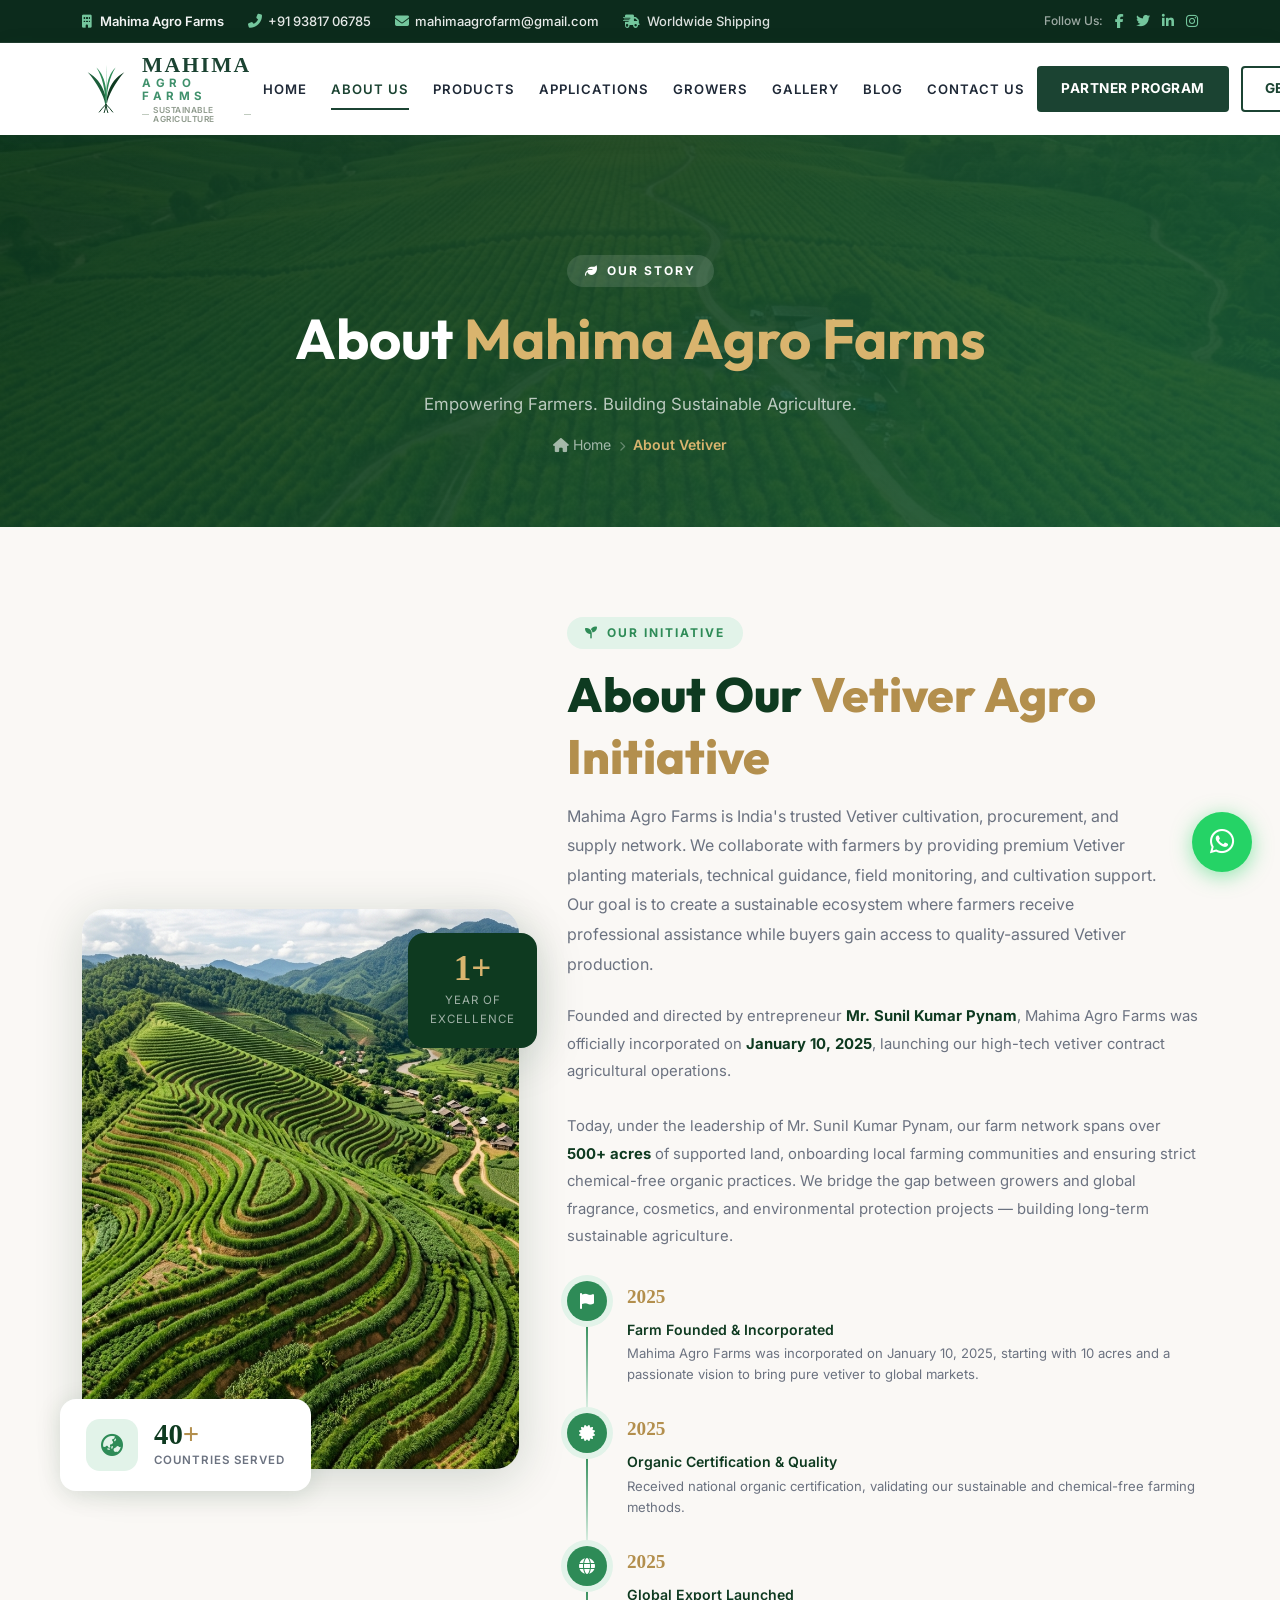
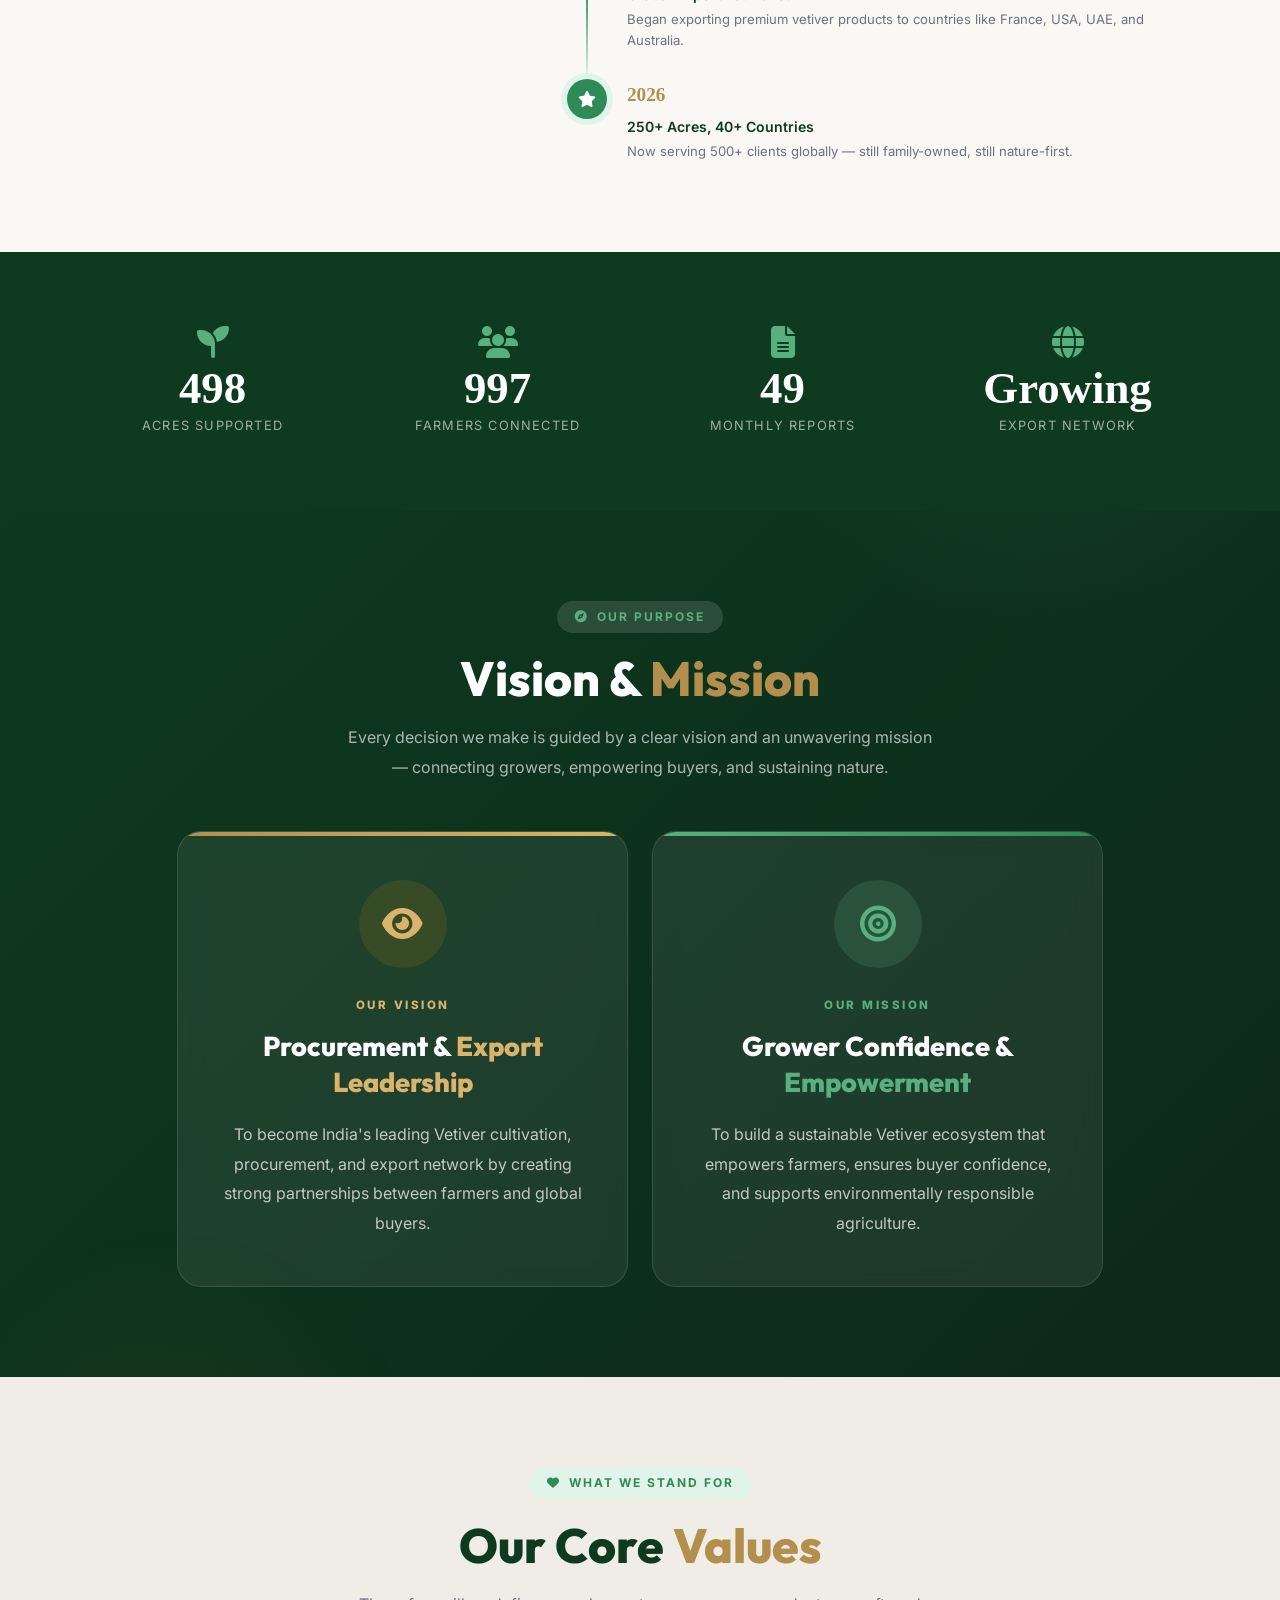
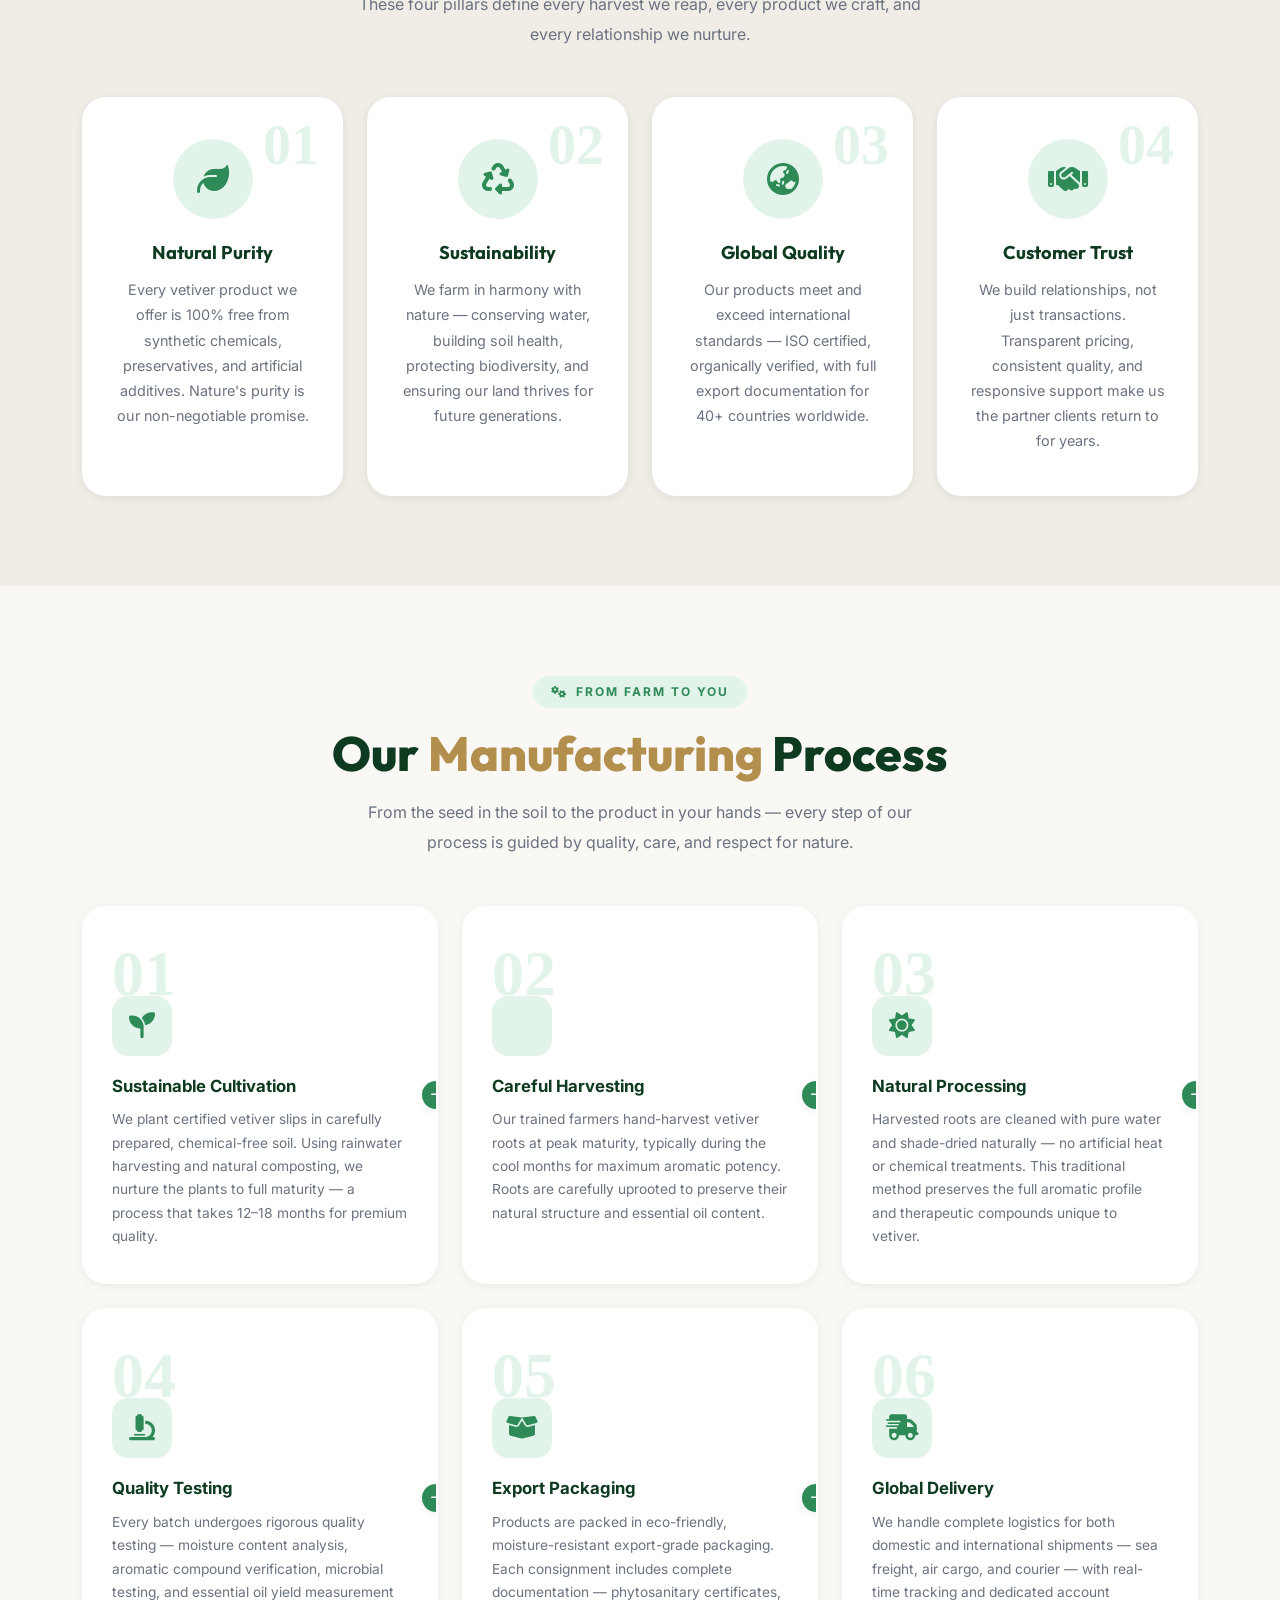
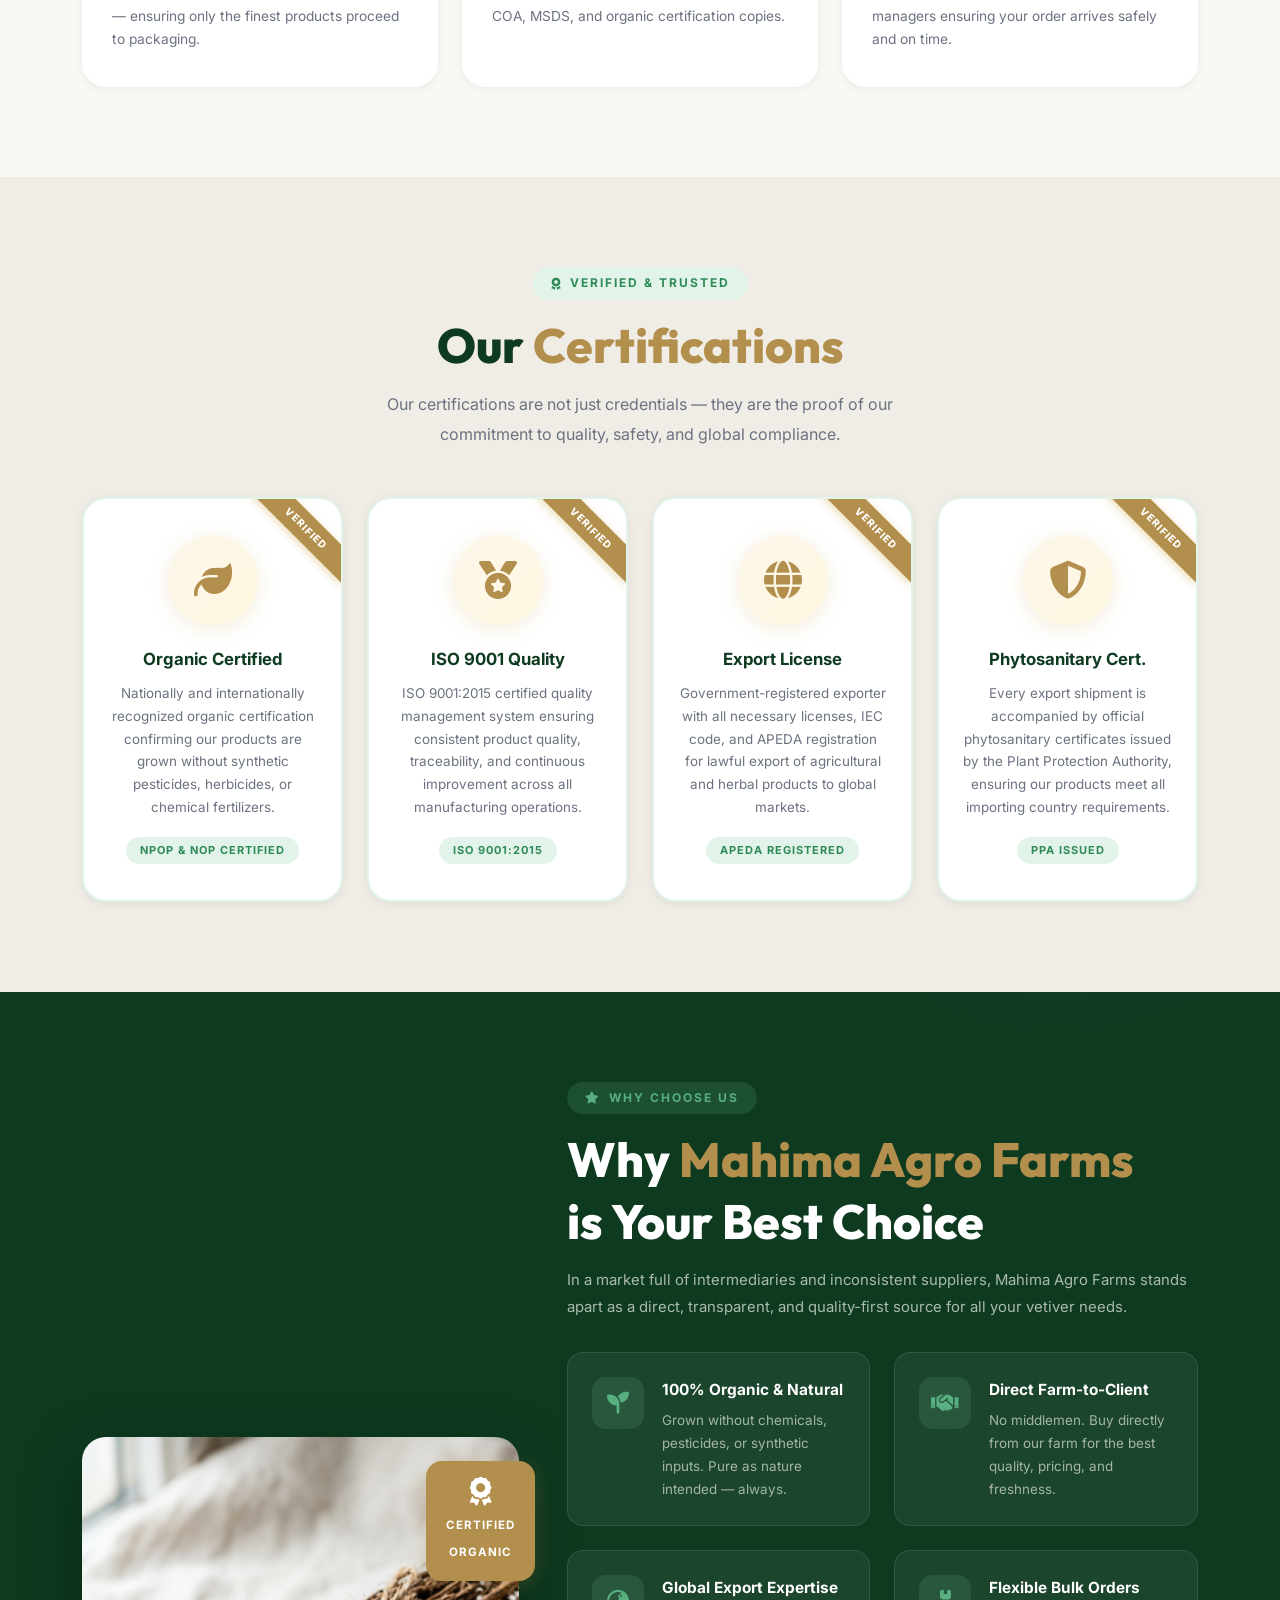
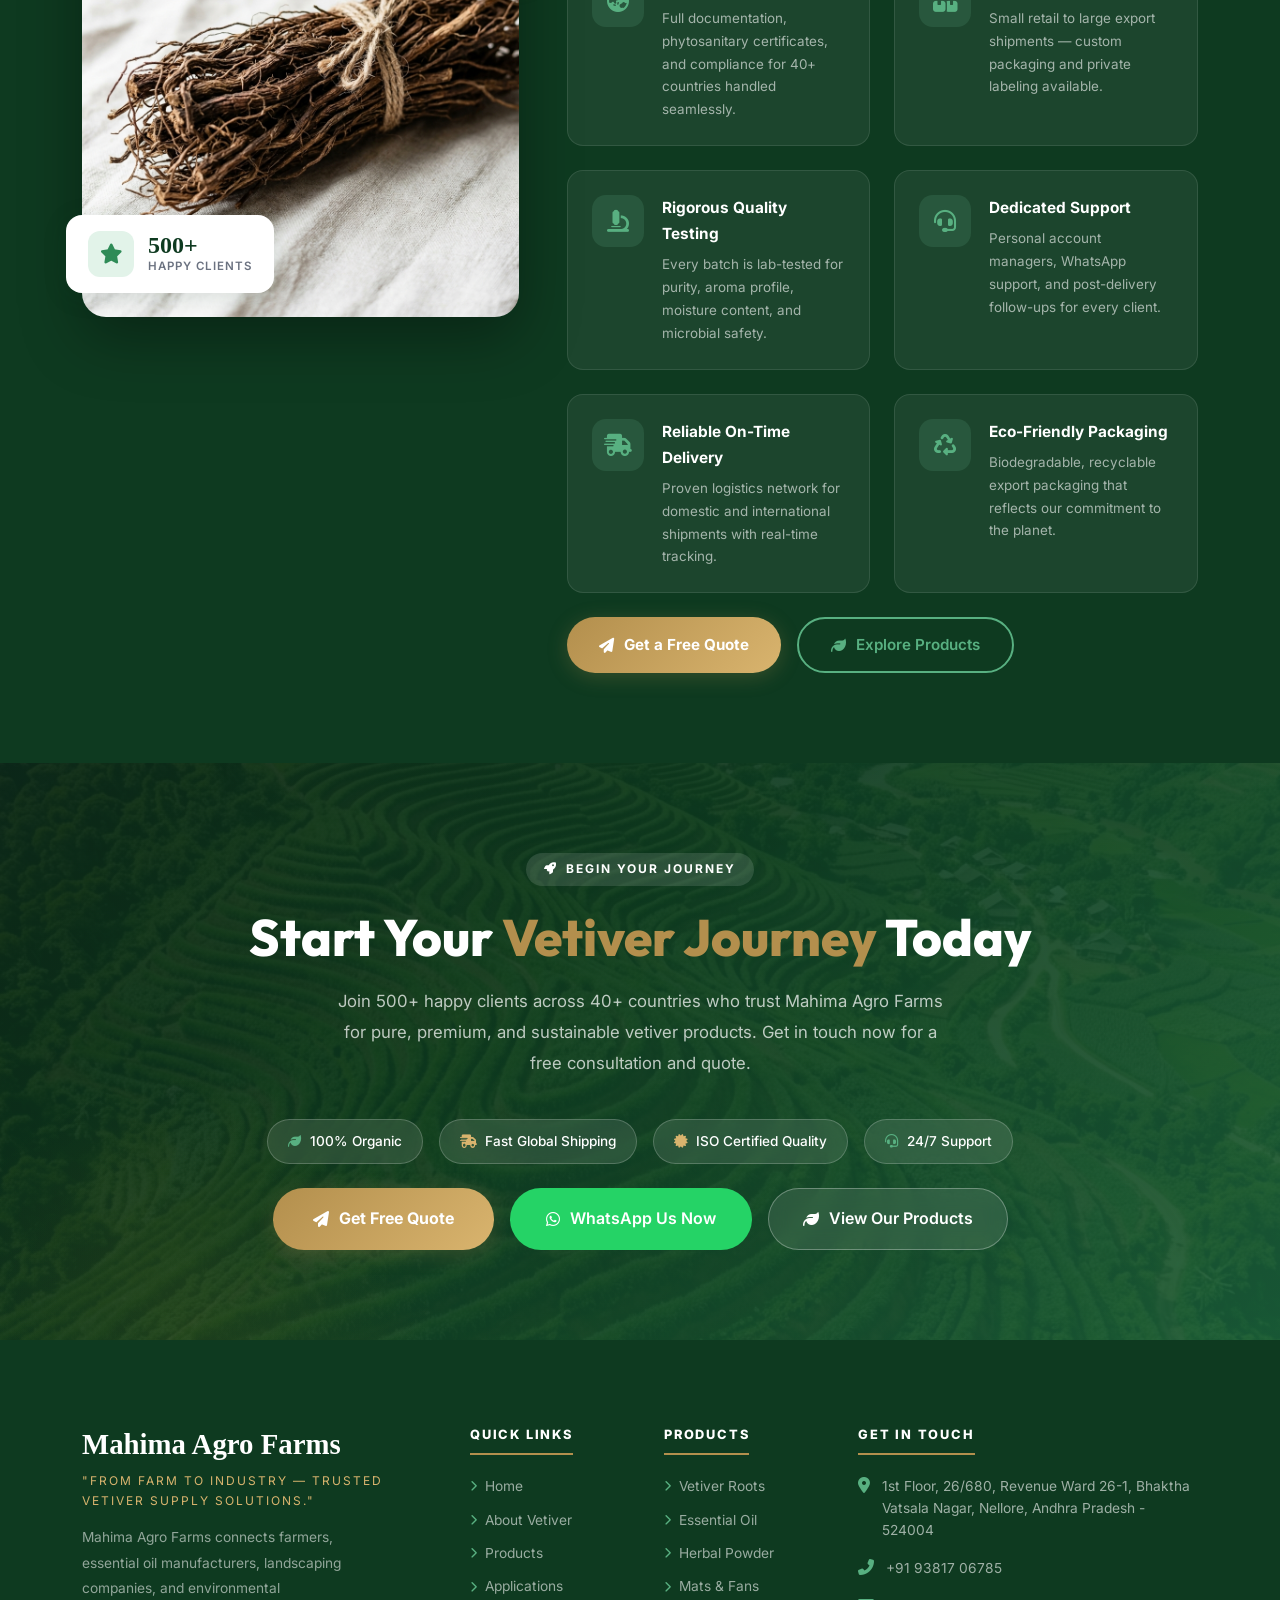
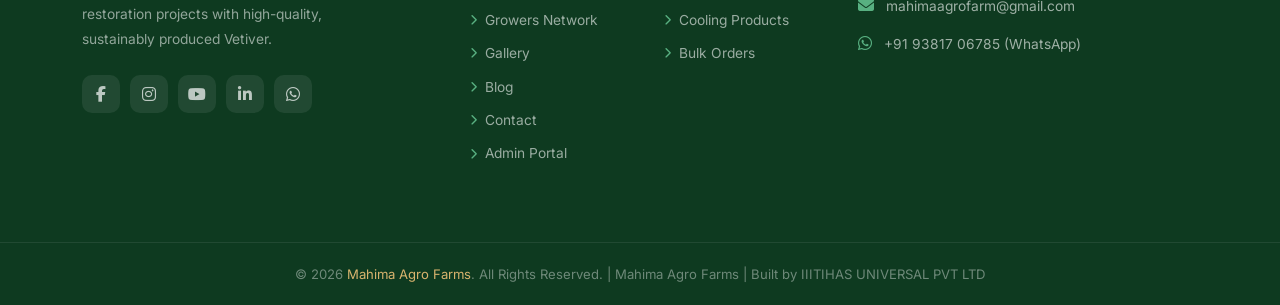
==== commit f8d1be99: "Update office address to 1st Floor, 26/680, Revenue Ward 26-1, Bhaktha Vatsala Nagar, Nellore - 5240" ====
--- a/about.html
+++ b/about.html
@@ -509,19 +509,19 @@
 <nav class="v-navbar navbar navbar-expand-lg" id="mainNavbar">
   <div class="container">
     <a href="index.html" class="v-brand" aria-label="Mahima Agro Farms Home">
-      <svg xmlns="http://www.w3.org/2000/svg" viewBox="0 0 100 100" class="v-brand-logo-svg">
-        <path d="M50 82 C52 75, 48 35, 12 15 C30 35, 46 65, 48 80 Z" fill="#2D6A4F"/>
-        <path d="M50 82 C53 72, 53 25, 30 5 C42 22, 49 55, 49 80 Z" fill="#40916C"/>
-        <path d="M51 82 C50 72, 47 25, 70 5 C58 22, 51 55, 51 80 Z" fill="#40916C"/>
-        <path d="M52 82 C50 75, 52 35, 88 15 C70 35, 54 65, 52 80 Z" fill="#1B4332"/>
-        <path d="M50 82 C50 70, 50 15, 50 0 C51 15, 51 70, 50 82 Z" fill="#74C69D"/>
-        <path d="M50 82 Q42 90, 36 98 M50 82 Q49 92, 46 100 M50 82 Q51 92, 54 100 M50 82 Q58 90, 64 98" stroke="#1B4332" stroke-width="2" fill="none" stroke-linecap="round"/>
+            <svg xmlns="http://www.w3.org/2000/svg" viewBox="0 0 100 100" class="v-brand-logo-svg">
+        <path d="M50 82 C52 75, 48 35, 12 15 C30 35, 46 65, 48 80 Z" fill="#1B5E3A"/>
+        <path d="M50 82 C53 72, 53 25, 30 5 C42 22, 49 55, 49 80 Z" fill="#2E8B57"/>
+        <path d="M51 82 C50 72, 47 25, 70 5 C58 22, 51 55, 51 80 Z" fill="#2E8B57"/>
+        <path d="M52 82 C50 75, 52 35, 88 15 C70 35, 54 65, 52 80 Z" fill="#0E3A20"/>
+        <path d="M50 82 C50 70, 50 15, 50 0 C51 15, 51 70, 50 82 Z" fill="#58B081"/>
+        <path d="M50 82 Q42 90, 36 98 M50 82 Q49 92, 46 100 M50 82 Q51 92, 54 100 M50 82 Q58 90, 64 98" stroke="#0E3A20" stroke-width="2" fill="none" stroke-linecap="round"/>
       </svg>
-        <div class="v-brand-text">
-          <span class="v-brand-title" style="letter-spacing: 2px;">MAHIMA</span>
-          <span class="v-brand-subtitle" style="letter-spacing: 4.5px;">AGRO FARMS</span>
-          <span class="v-brand-tagline">Sustainable Agriculture</span>
-        </div>
+      <div class="v-brand-text">
+        <span class="v-brand-title" style="letter-spacing: 2px;">MAHIMA</span>
+        <span class="v-brand-subtitle" style="letter-spacing: 4.5px;">AGRO FARMS</span>
+        <span class="v-brand-tagline">Sustainable Agriculture</span>
+      </div>
     </a>
     
     <div class="d-flex align-items-center">
@@ -1176,7 +1176,7 @@
       </div>
       <div class="col-lg-4 col-md-6">
         <h4 class="footer-heading">Get In Touch</h4>
-        <div class="footer-contact-row"><i class="fas fa-map-marker-alt"></i><span>Mahima Agro Farms, Sadha Vari Palem, Navalakh Gardens, Nellore, Andhra Pradesh, 524002</span></div>
+        <div class="footer-contact-row"><i class="fas fa-map-marker-alt"></i><span>1st Floor, 26/680, Revenue Ward 26-1, Bhaktha Vatsala Nagar, Nellore, Andhra Pradesh - 524004</span></div>
         <div class="footer-contact-row"><i class="fas fa-phone-alt"></i><span>+91 93817 06785</span></div>
         <div class="footer-contact-row"><i class="fas fa-envelope"></i><span>mahimaagrofarm@gmail.com</span></div>
         <div class="footer-contact-row"><i class="fab fa-whatsapp"></i><span>+91 93817 06785 (WhatsApp)</span></div>
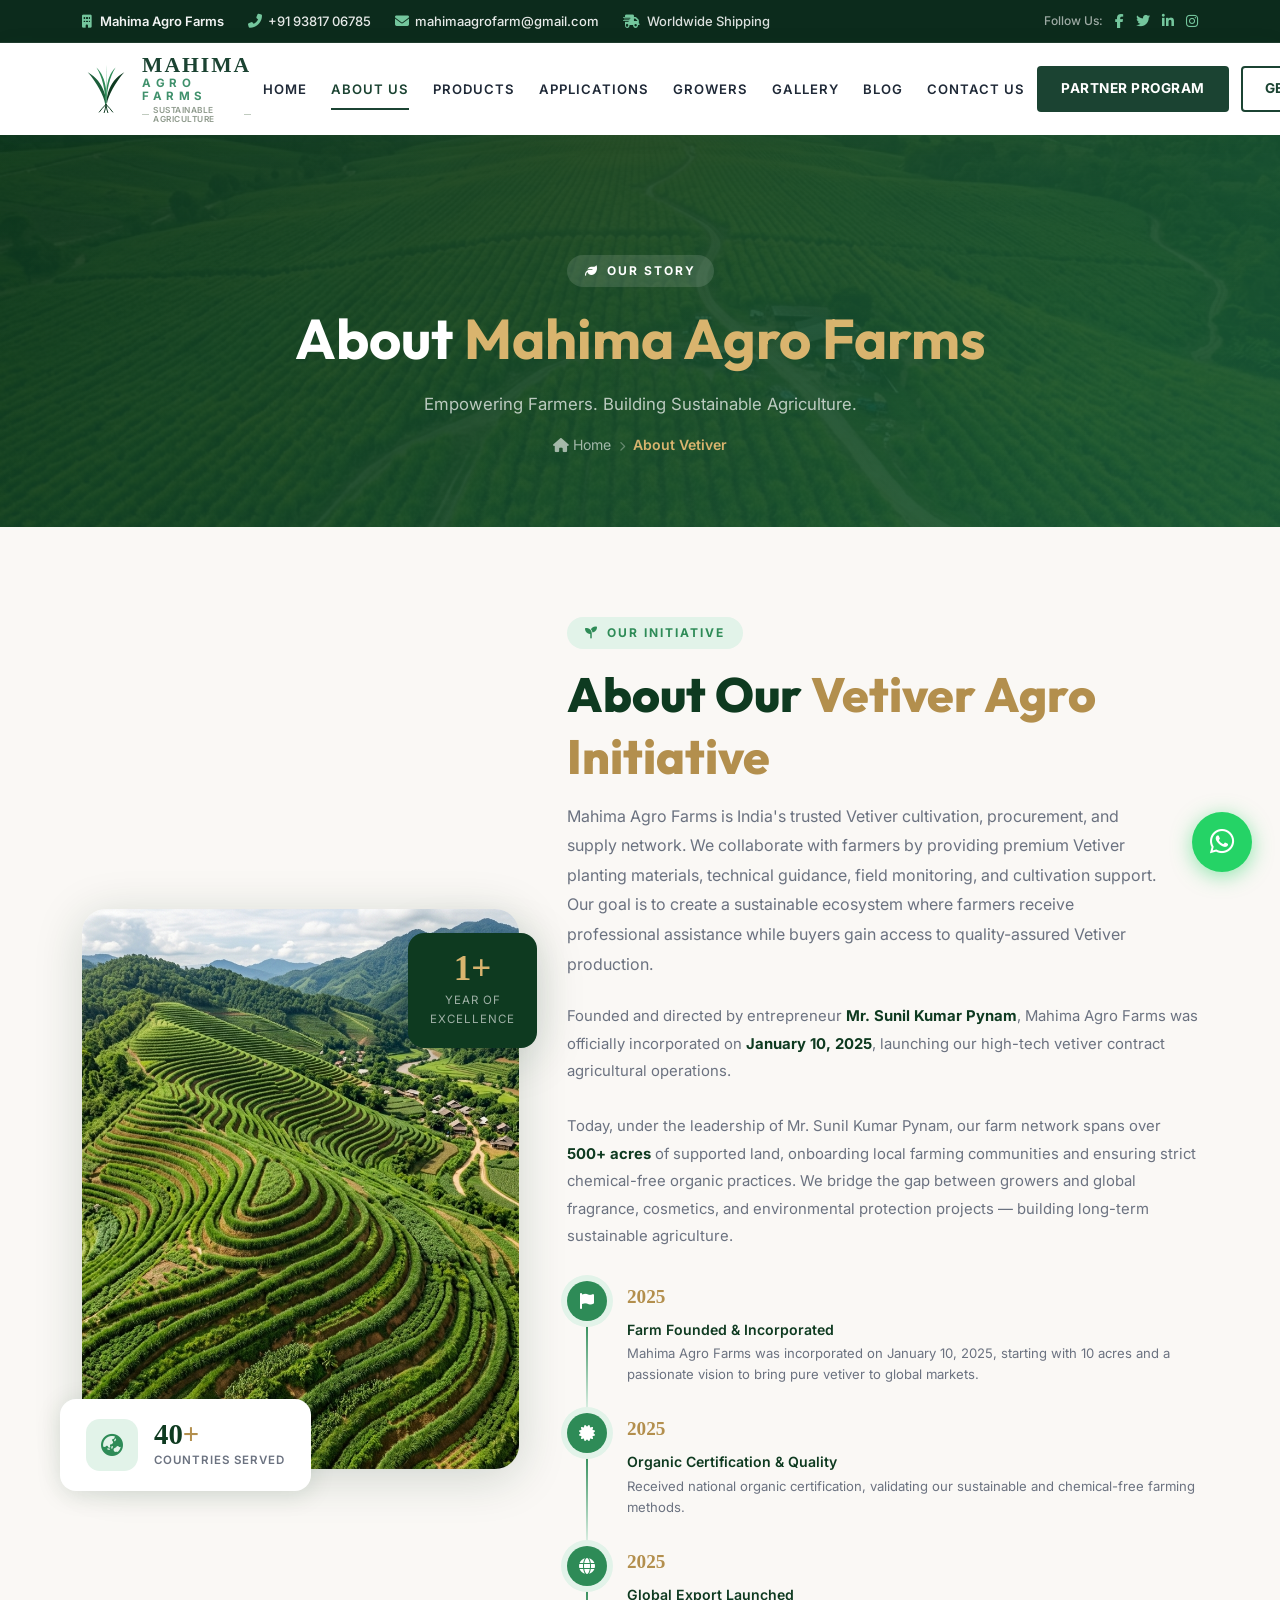
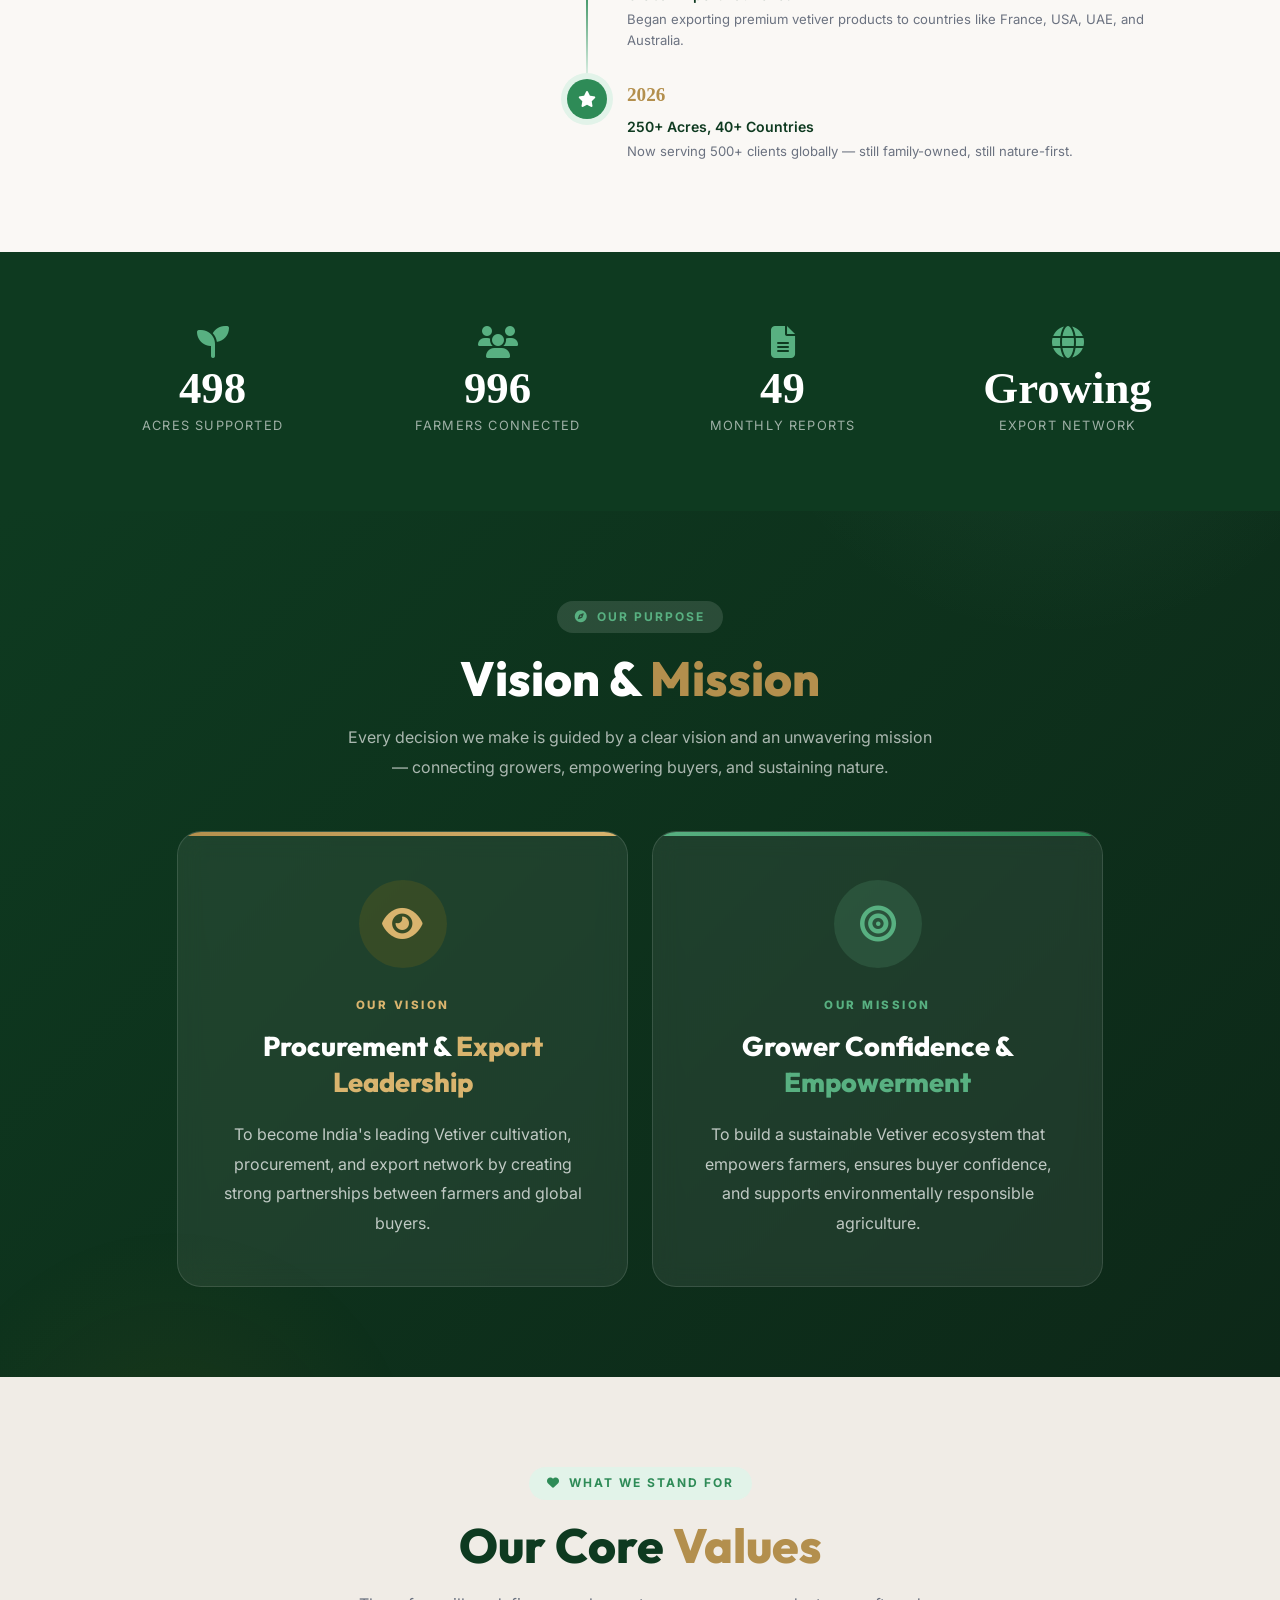
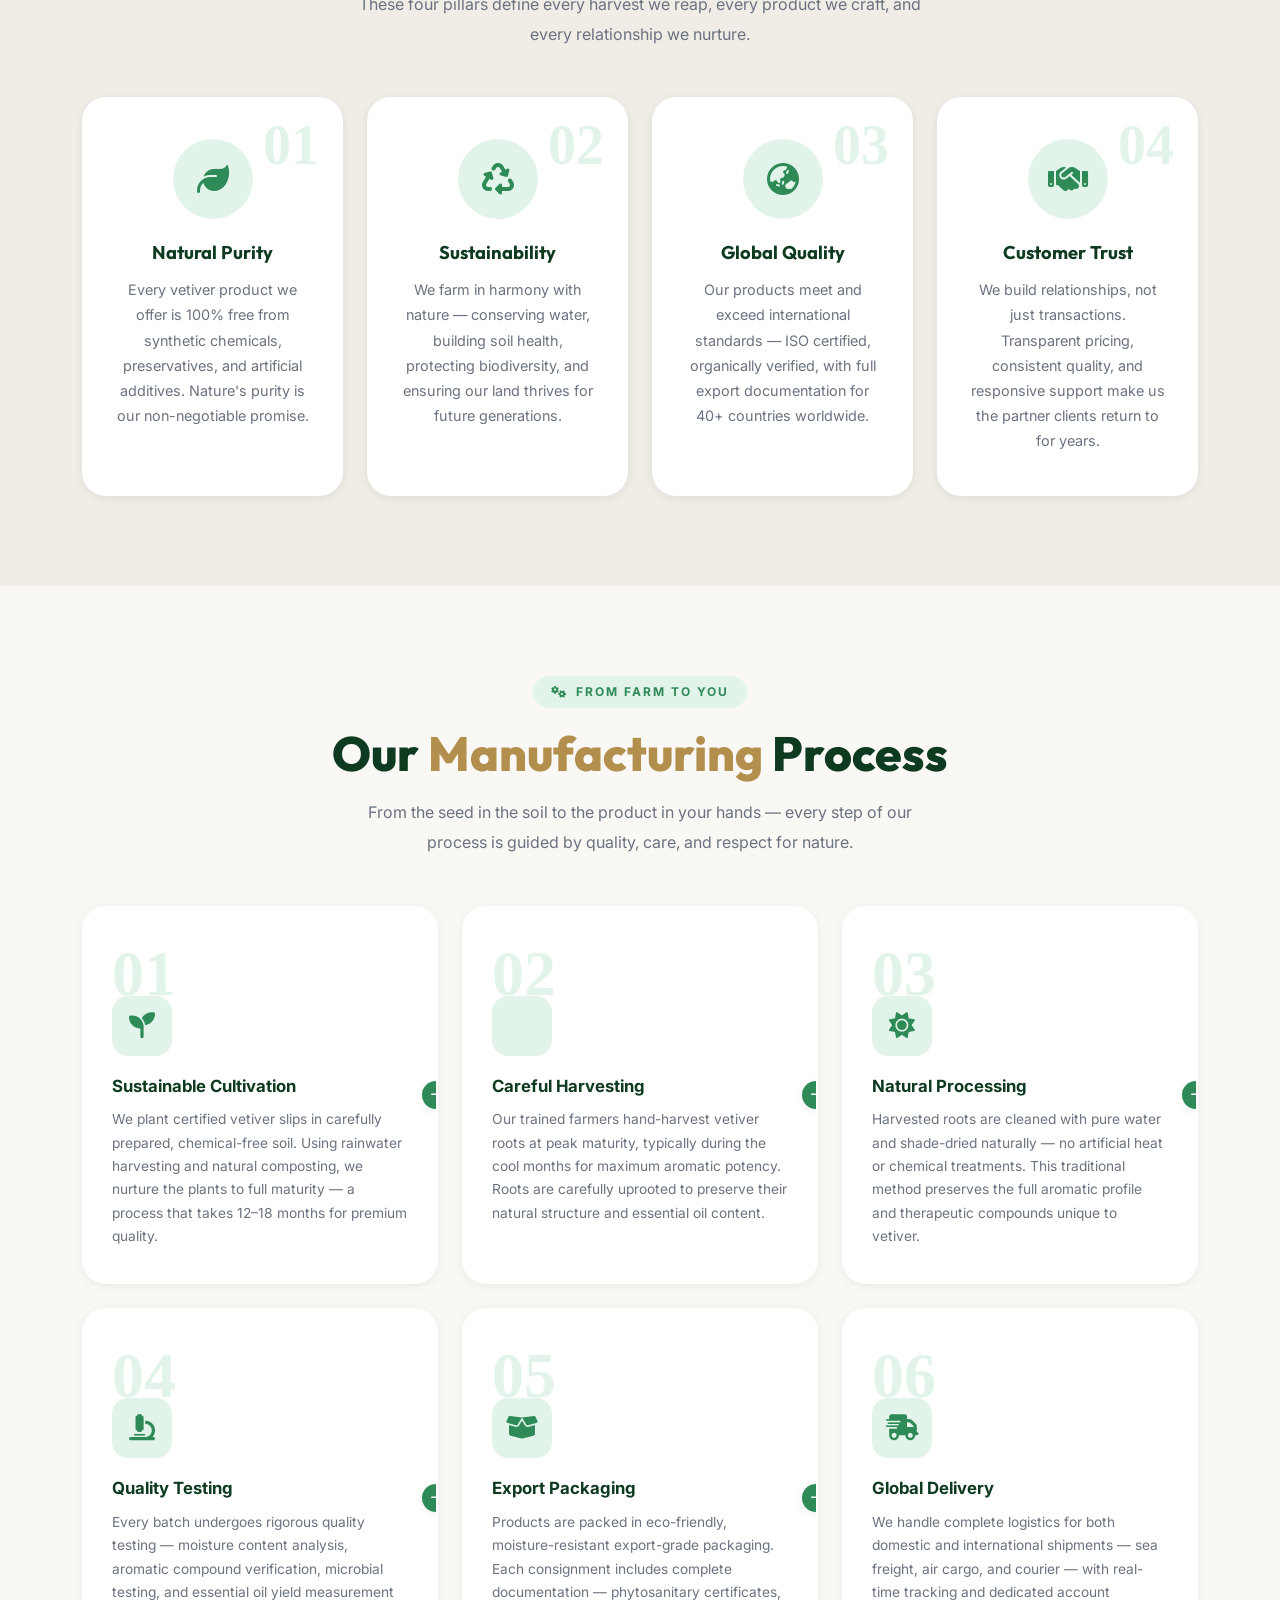
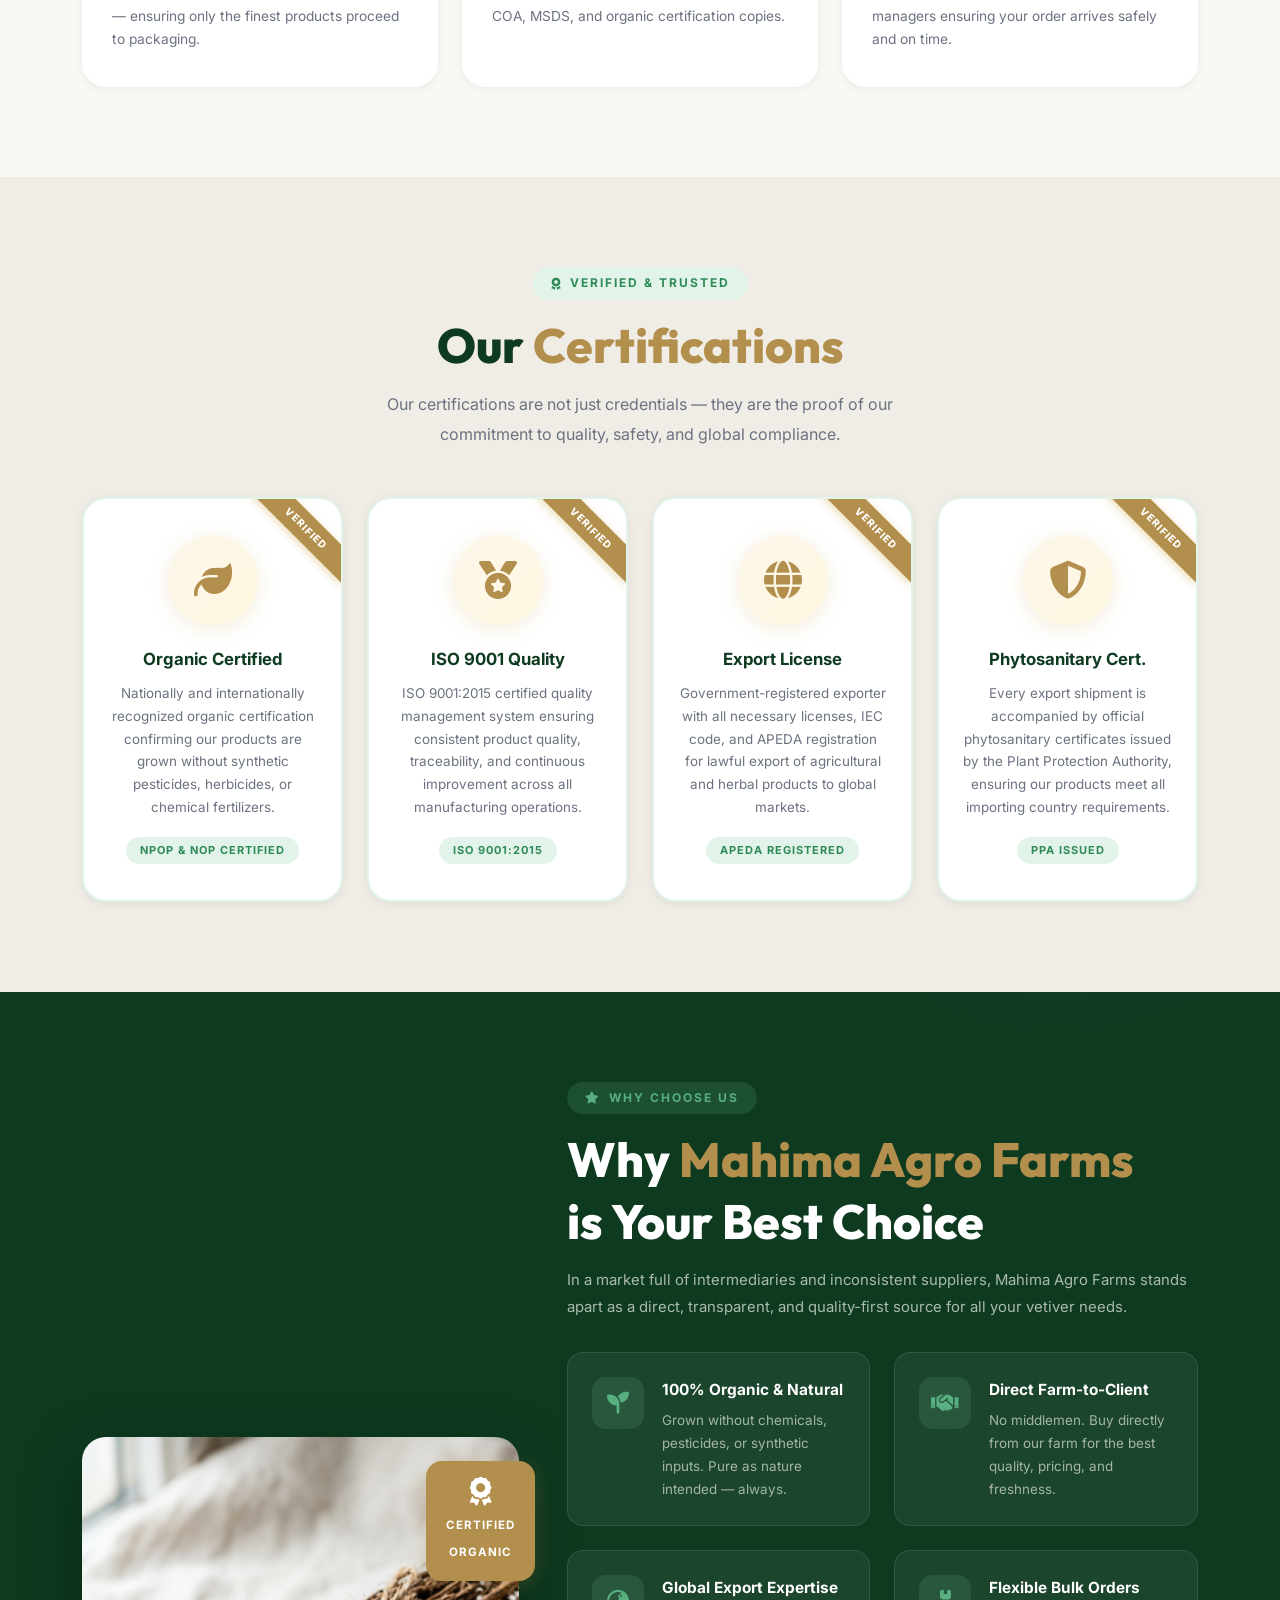
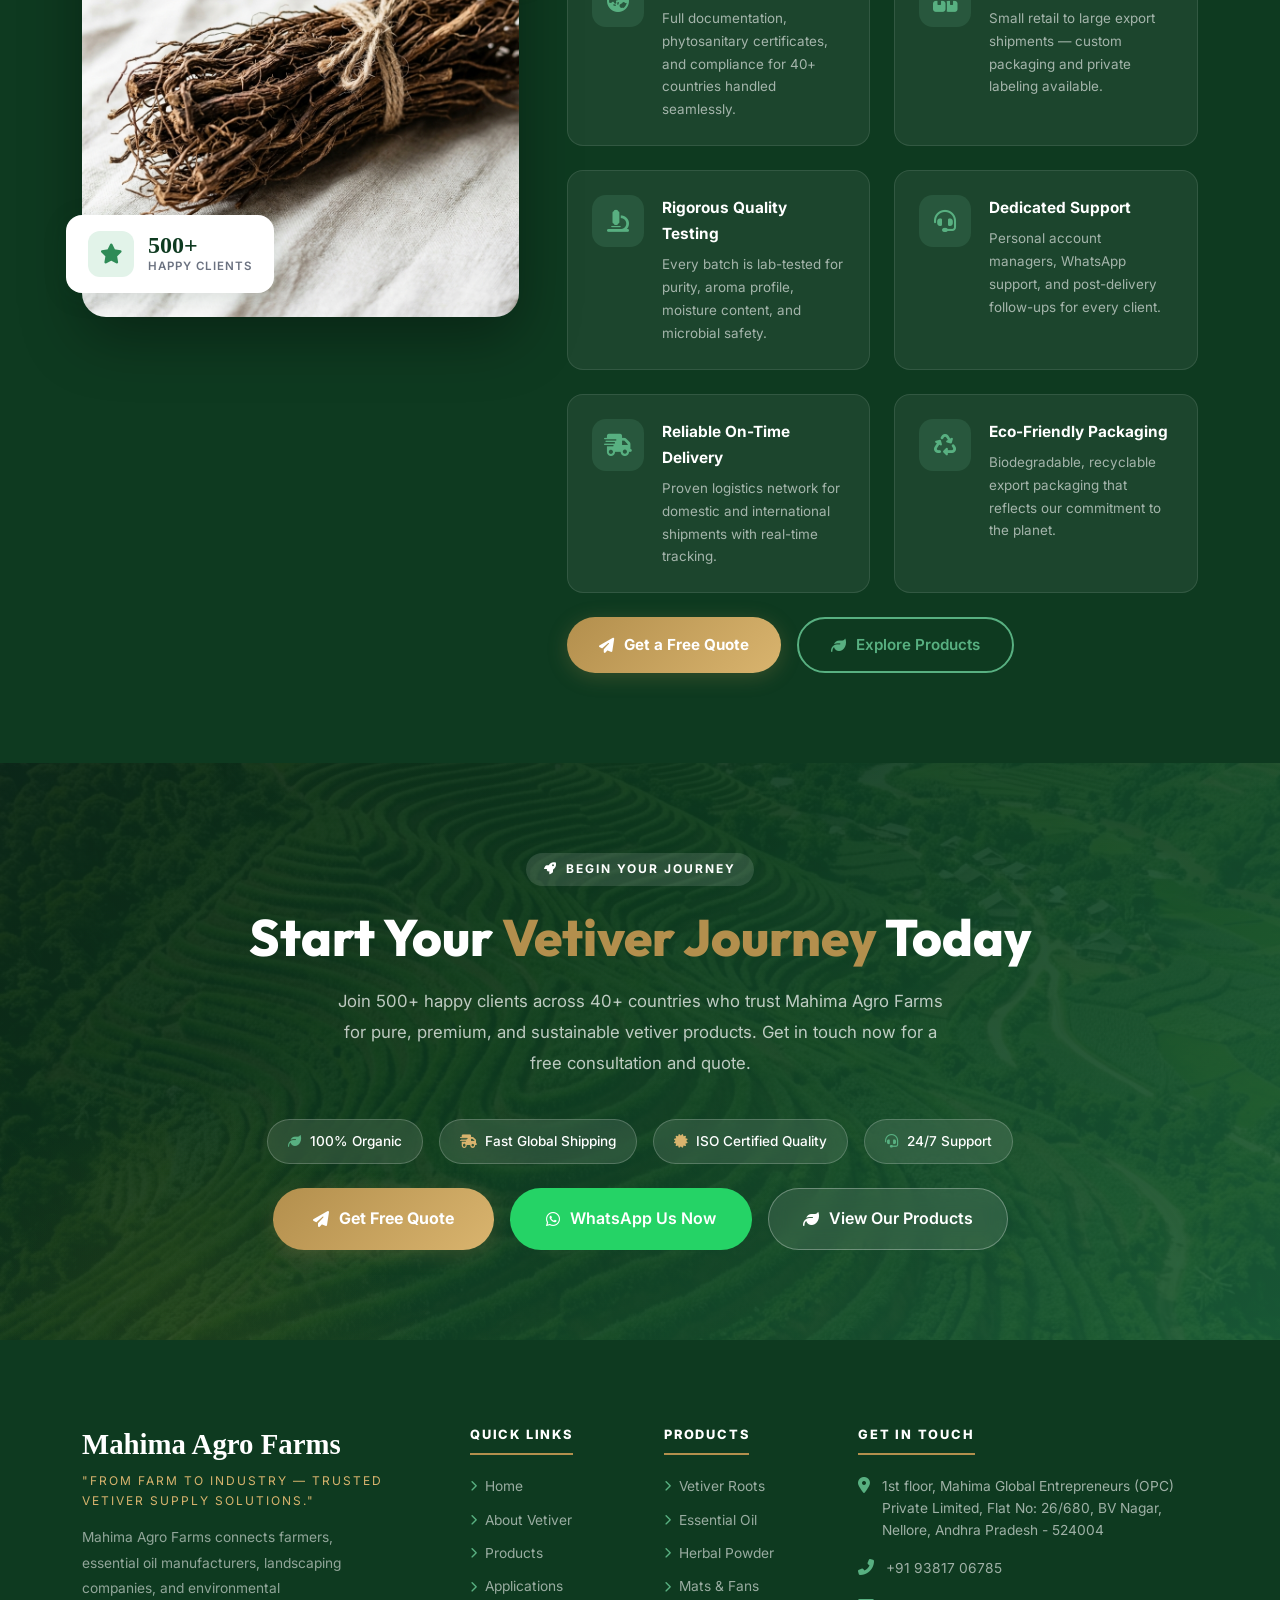
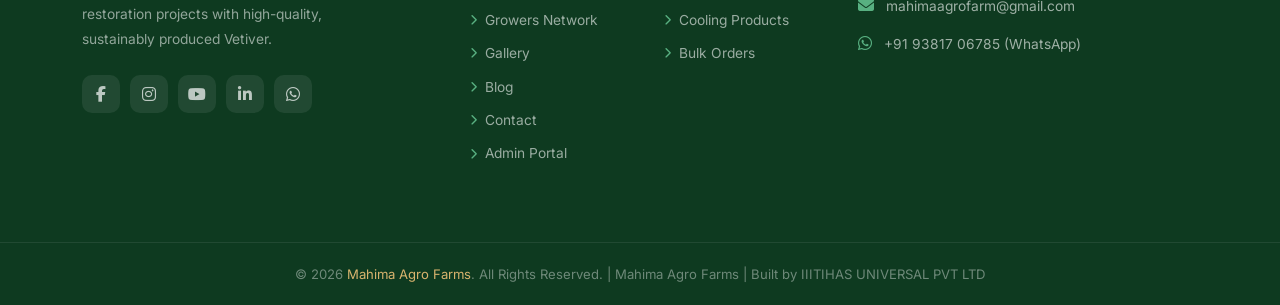
==== commit 8fda0603: "Update address and Google Maps location to 1st floor, Mahima Global Entrepreneurs (OPC) Private Limi" ====
--- a/about.html
+++ b/about.html
@@ -1176,7 +1176,7 @@
       </div>
       <div class="col-lg-4 col-md-6">
         <h4 class="footer-heading">Get In Touch</h4>
-        <div class="footer-contact-row"><i class="fas fa-map-marker-alt"></i><span>1st Floor, 26/680, Revenue Ward 26-1, Bhaktha Vatsala Nagar, Nellore, Andhra Pradesh - 524004</span></div>
+        <div class="footer-contact-row"><i class="fas fa-map-marker-alt"></i><span>1st floor, Mahima Global Entrepreneurs (OPC) Private Limited, Flat No: 26/680, BV Nagar, Nellore, Andhra Pradesh - 524004</span></div>
         <div class="footer-contact-row"><i class="fas fa-phone-alt"></i><span>+91 93817 06785</span></div>
         <div class="footer-contact-row"><i class="fas fa-envelope"></i><span>mahimaagrofarm@gmail.com</span></div>
         <div class="footer-contact-row"><i class="fab fa-whatsapp"></i><span>+91 93817 06785 (WhatsApp)</span></div>
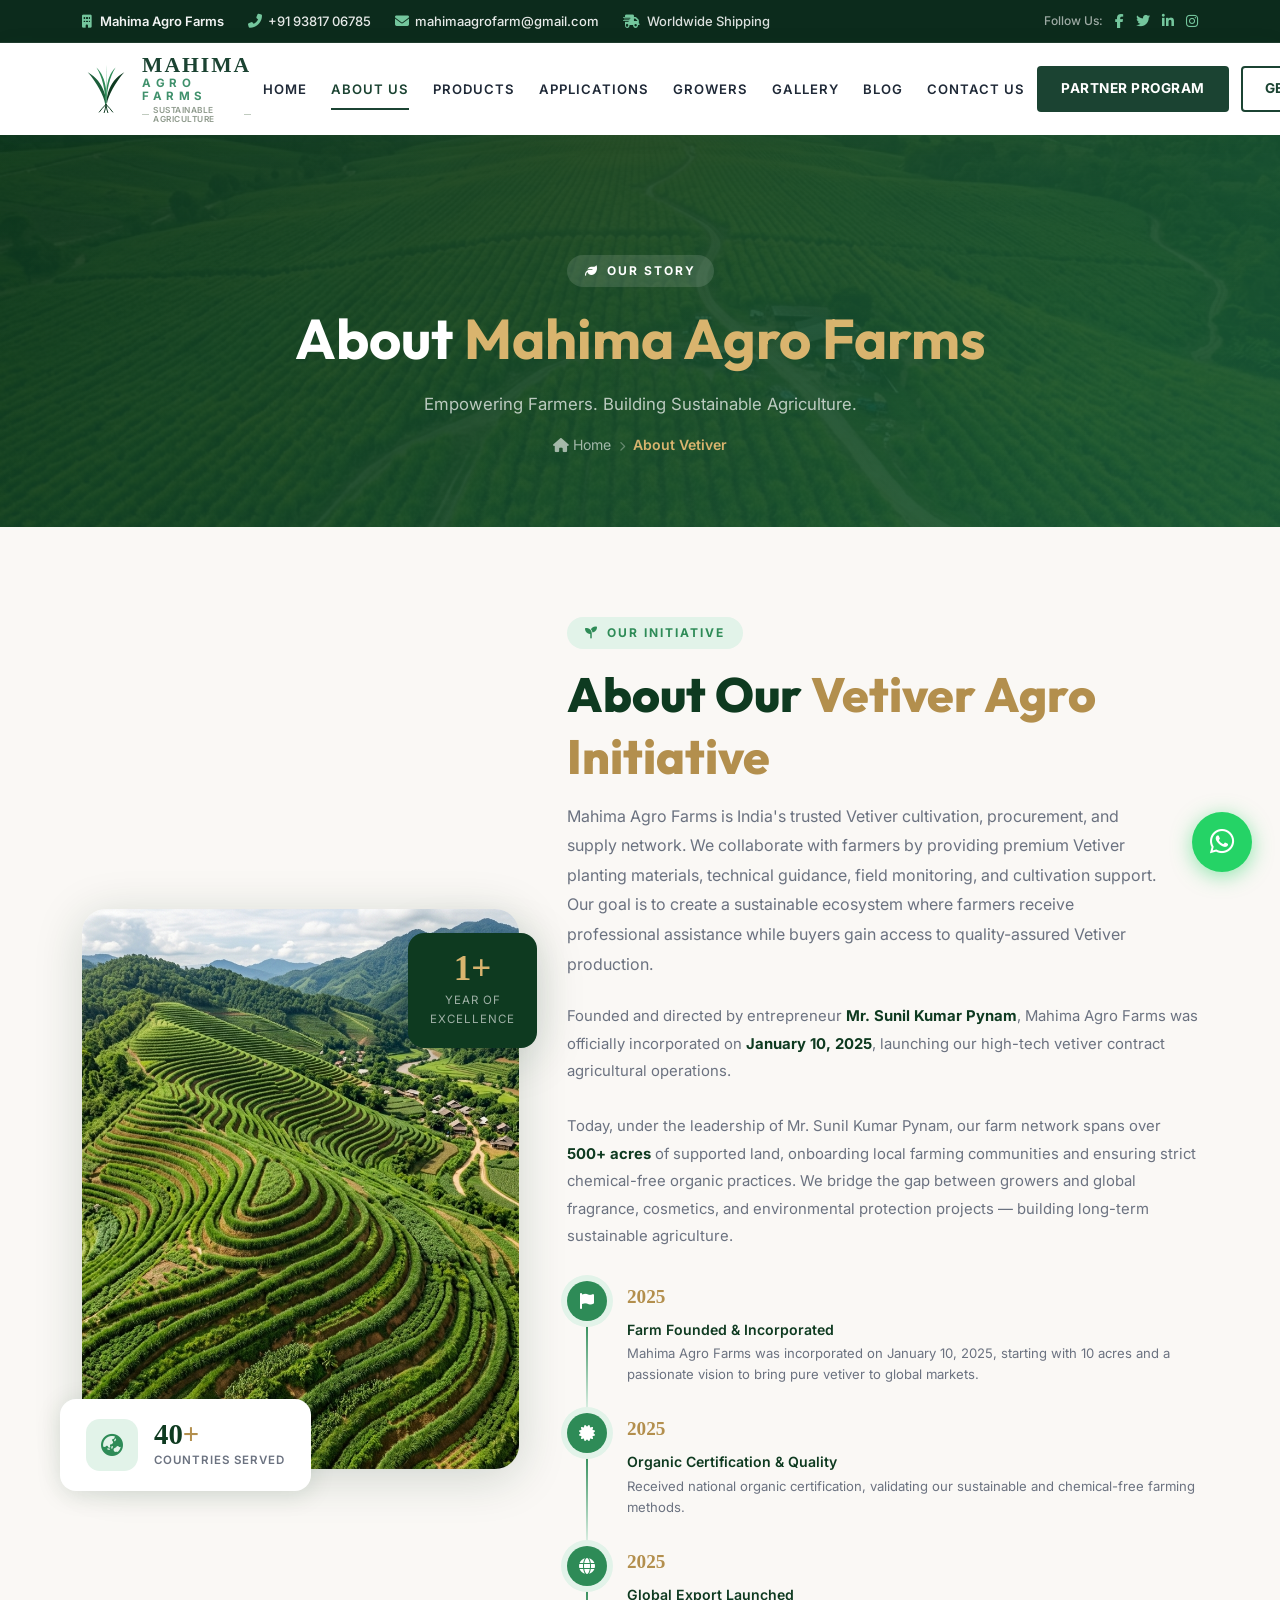
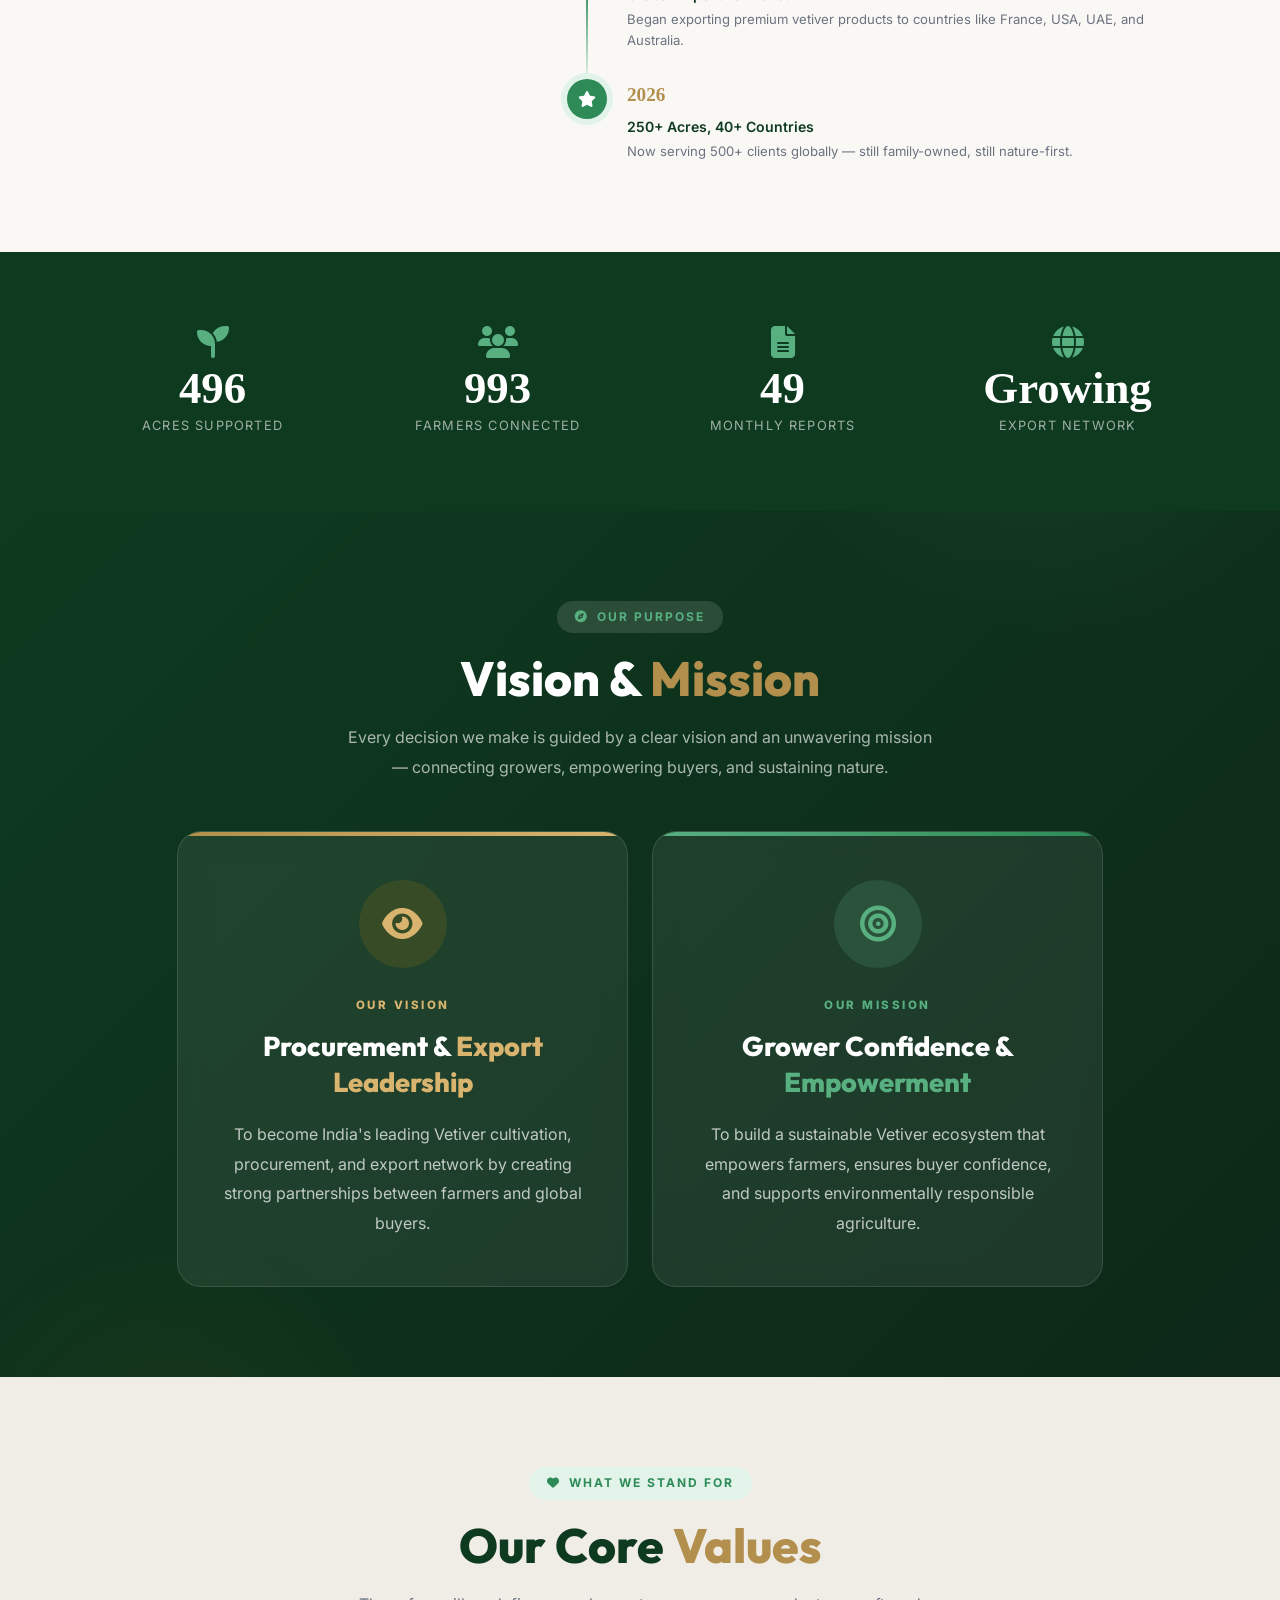
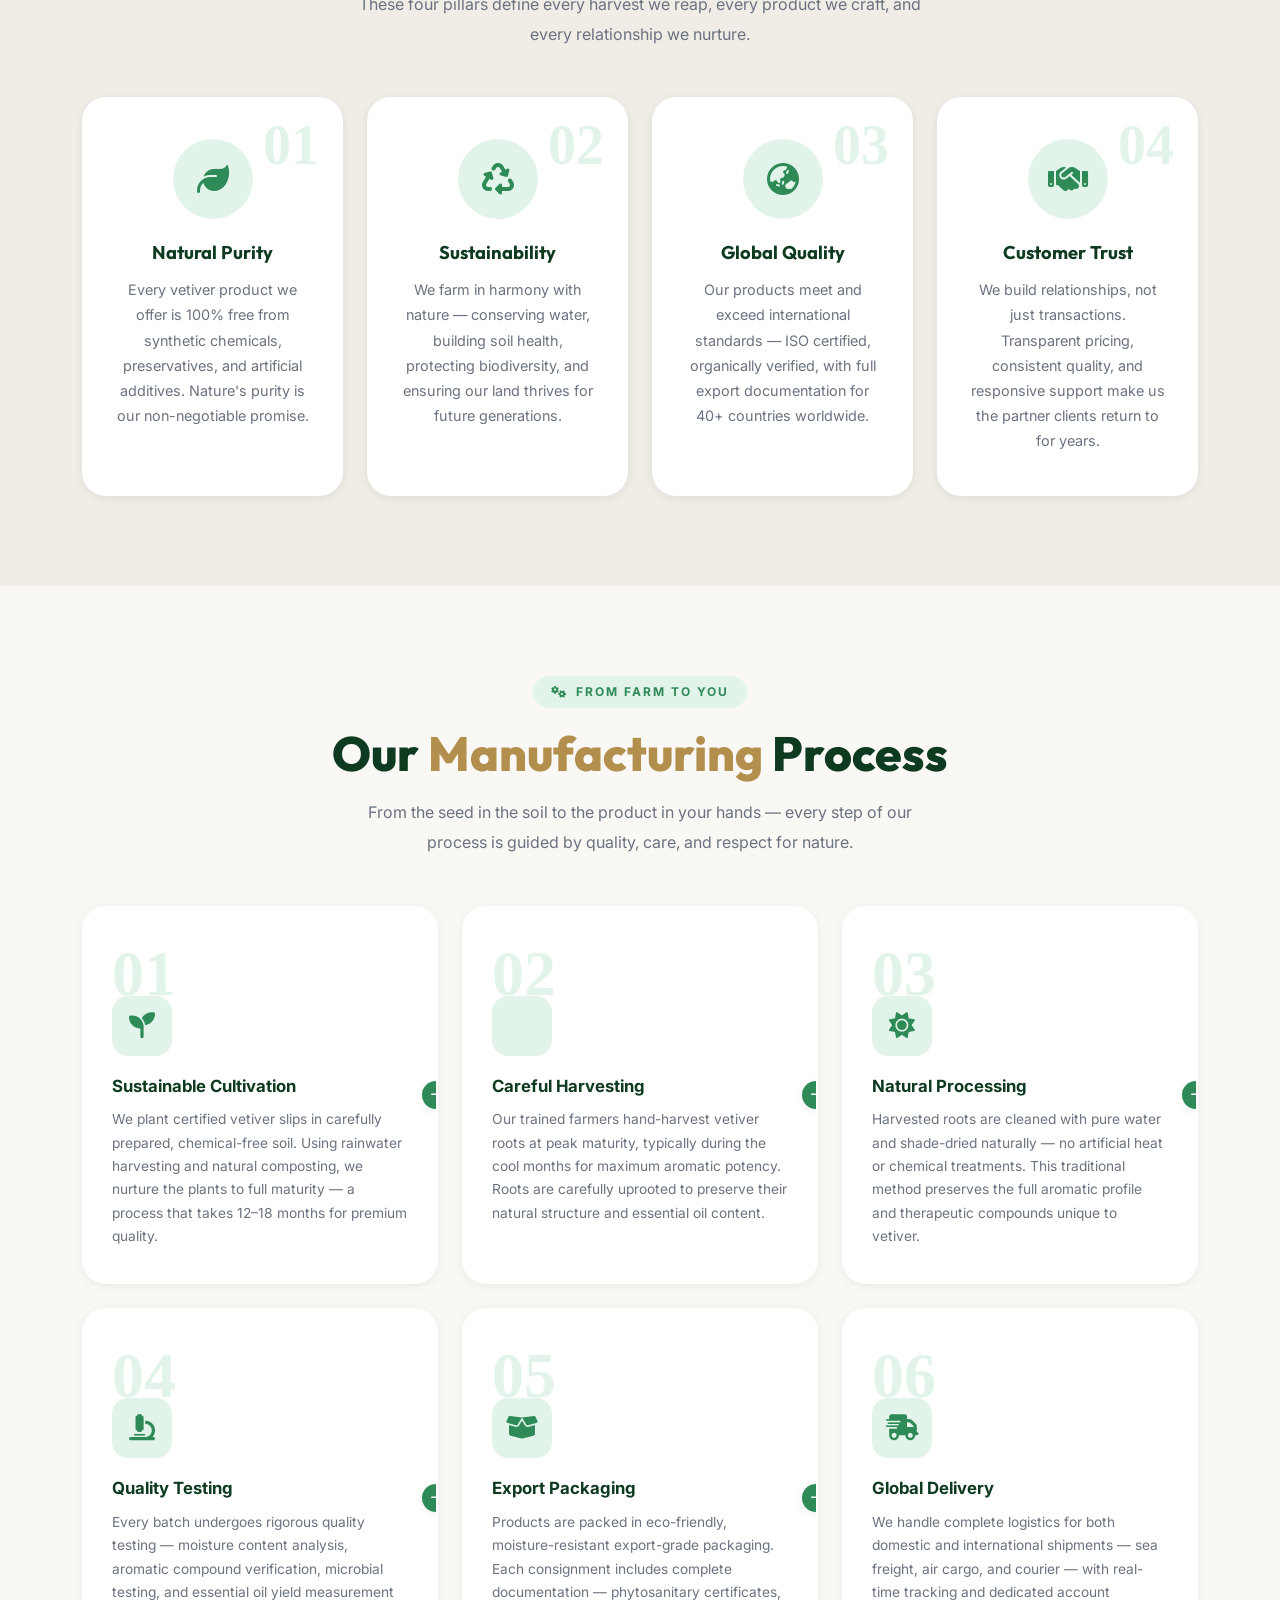
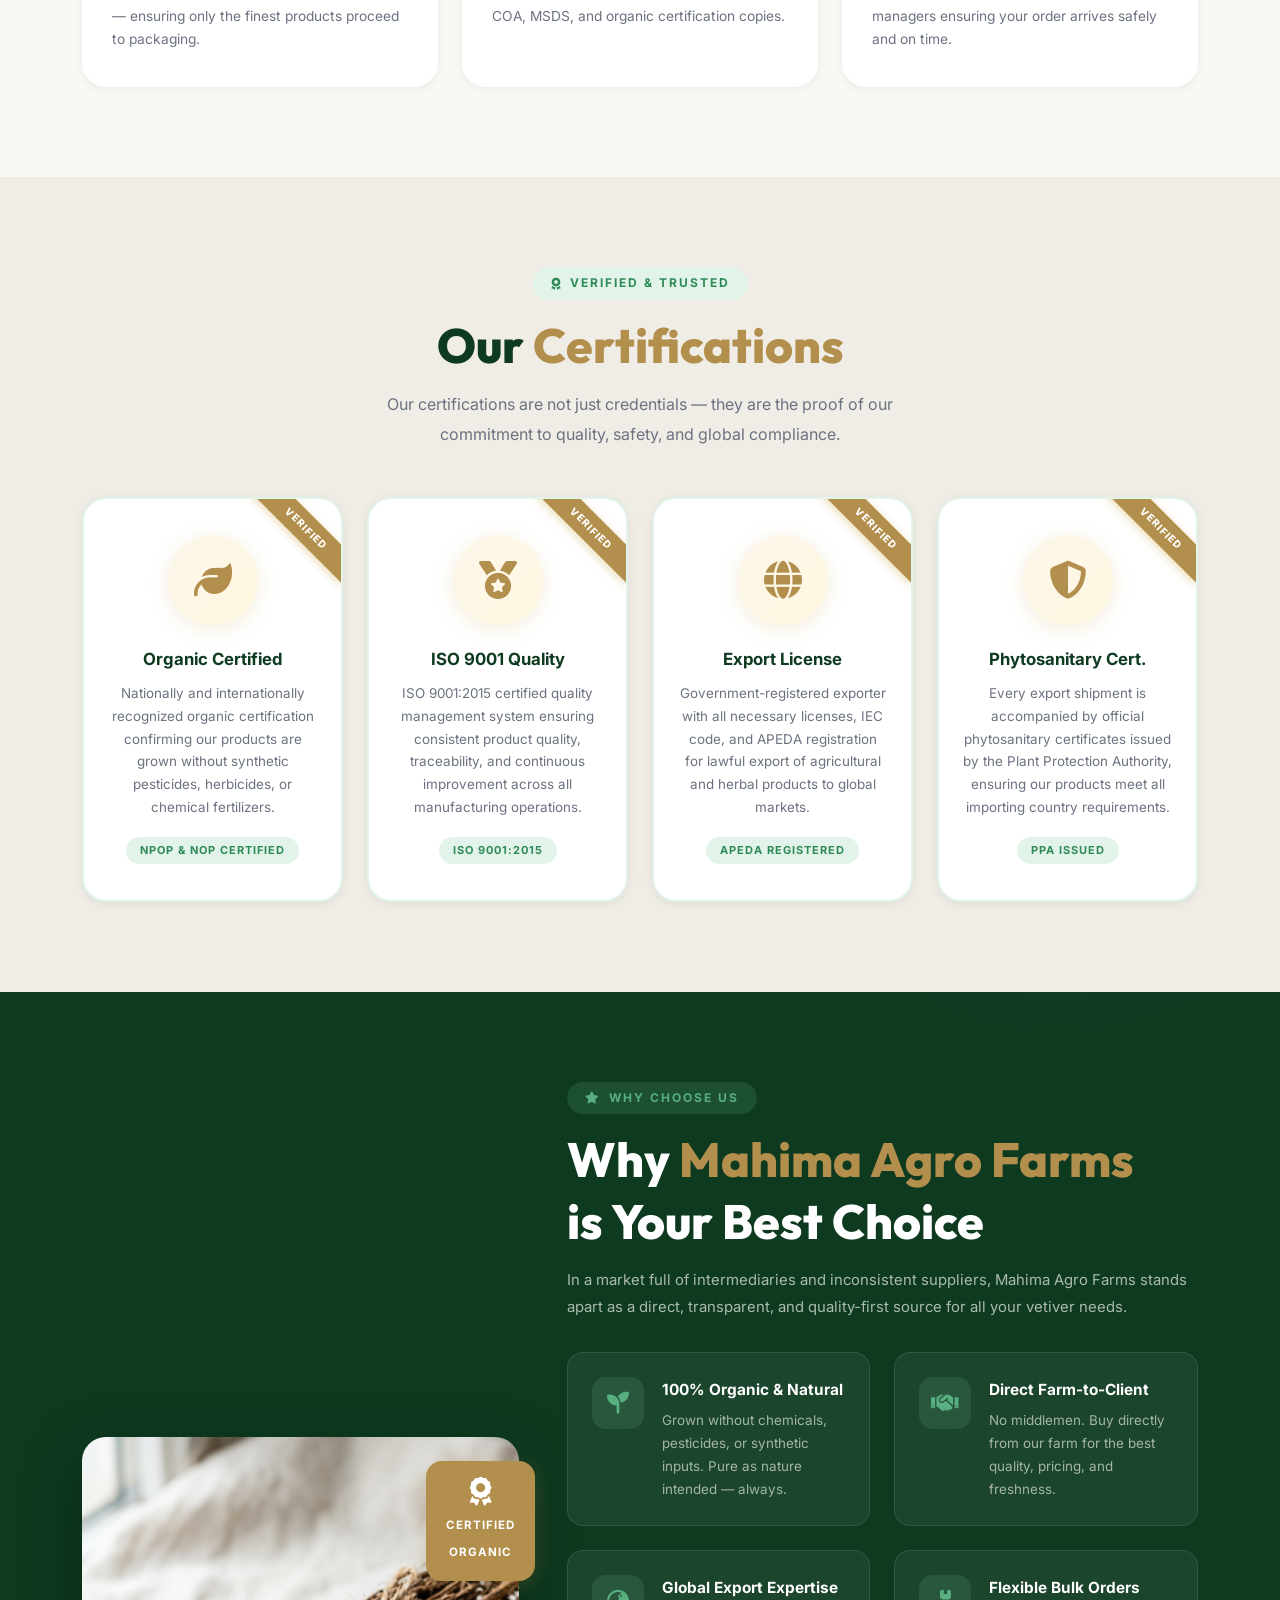
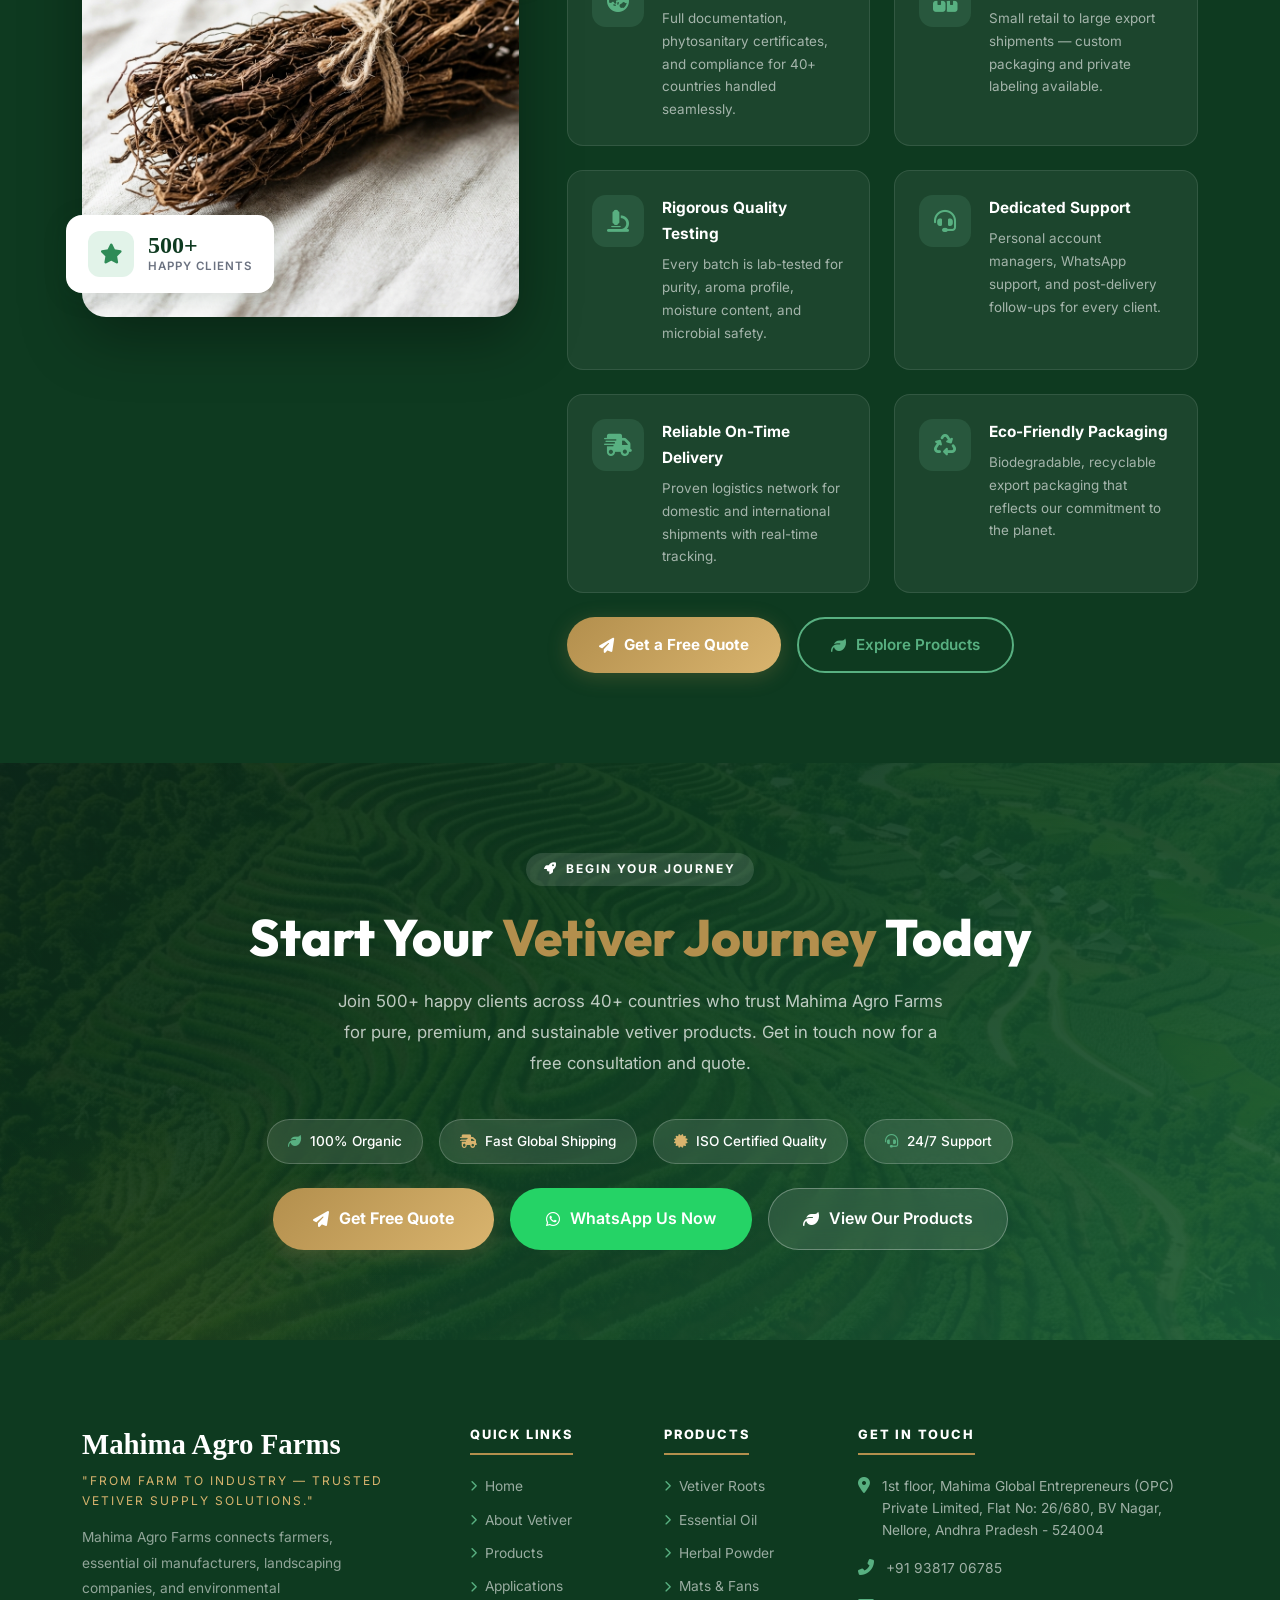
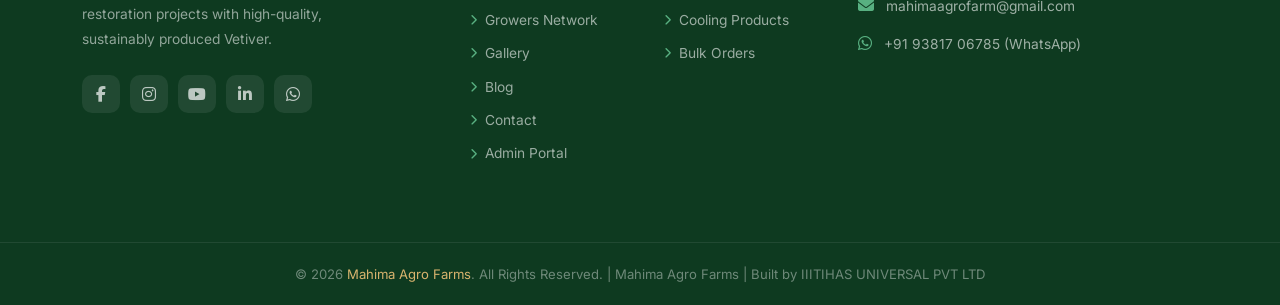
==== commit 28dfa891: "Update website favicon to custom golden Mahima logo" ====
--- a/about.html
+++ b/about.html
@@ -9,7 +9,8 @@
 <meta property="og:title" content="About Mahima Agro Farms – Sustainable Vetiver Farming">
 <meta property="og:description" content="Dedicated to sustainable Vetiver cultivation, empowering farmers, and environmental conservation.">
 <meta property="og:type" content="website">
-<link rel="icon" href="img/favicon.ico">
+<link rel="icon" type="image/png" href="img/favicon.png">
+<link rel="shortcut icon" href="img/favicon.ico">
 
 <!-- Google Fonts -->
 <link rel="preconnect" href="https://fonts.googleapis.com">
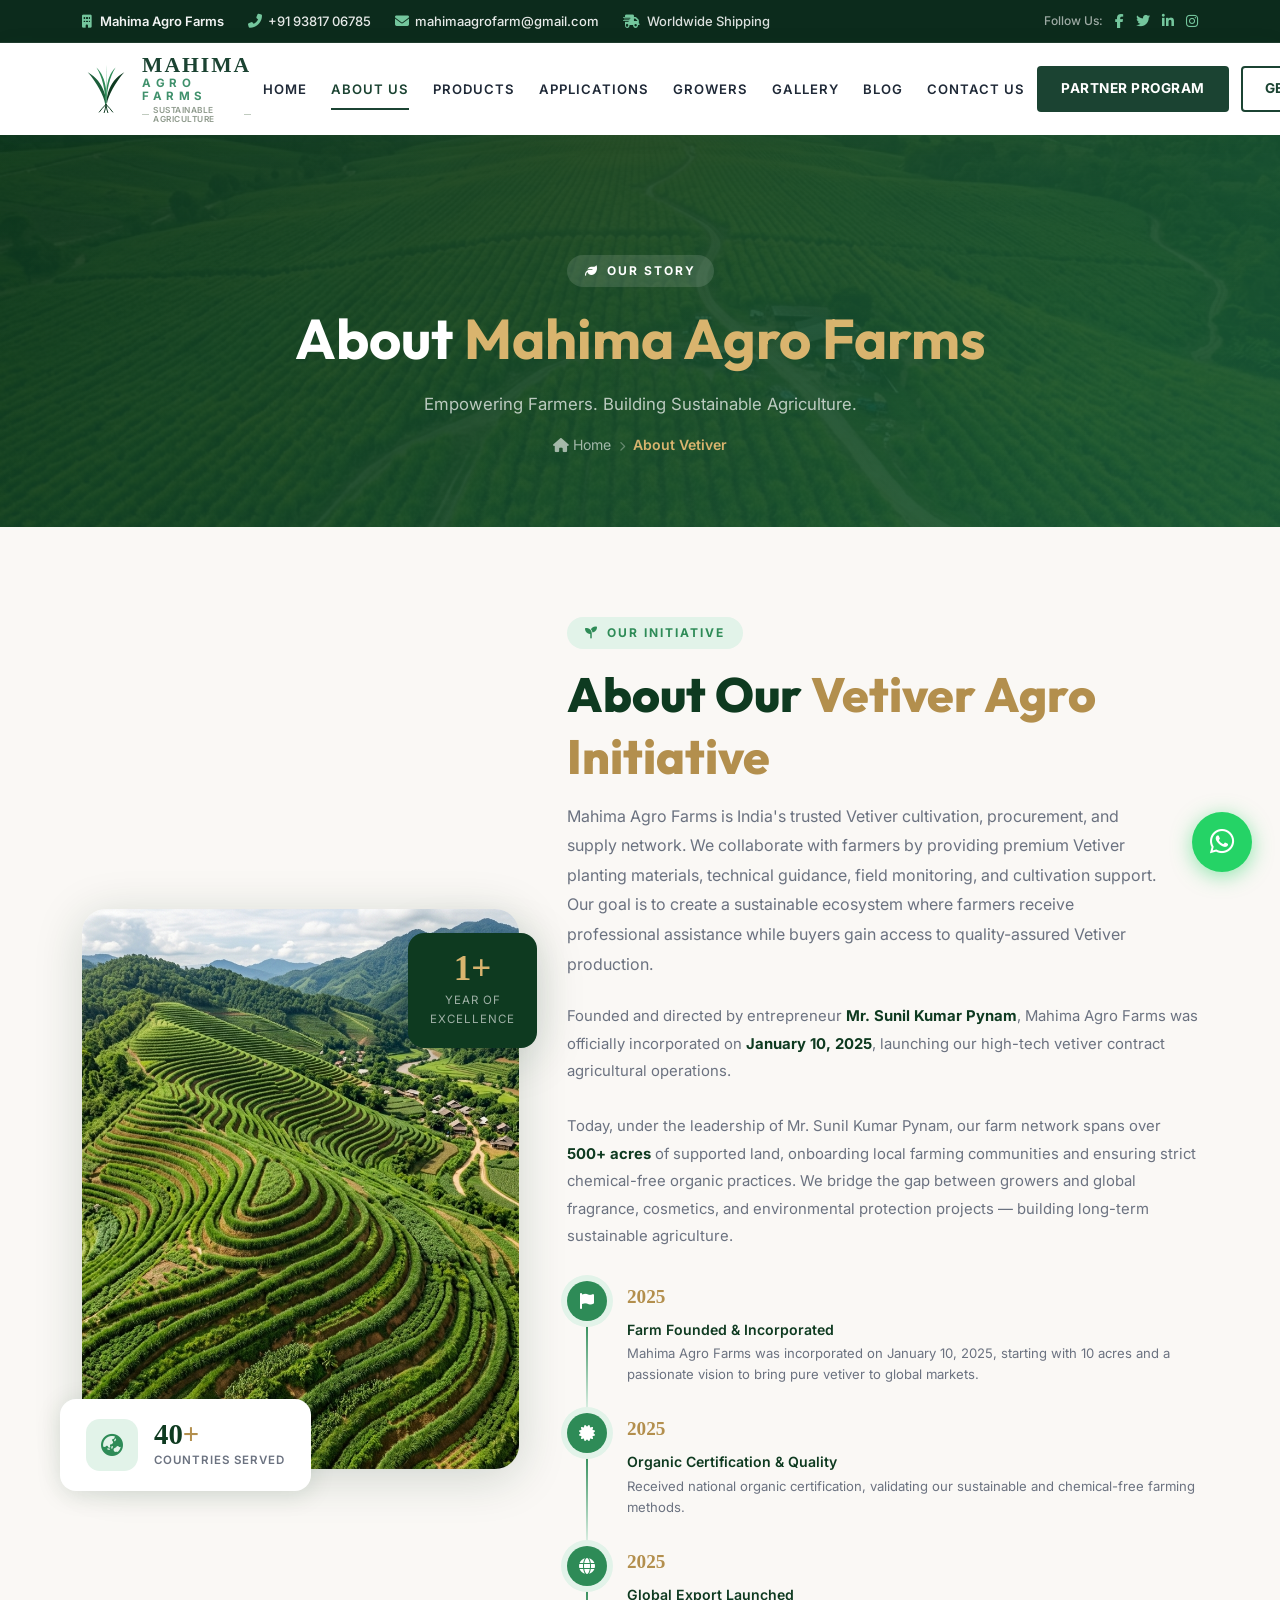
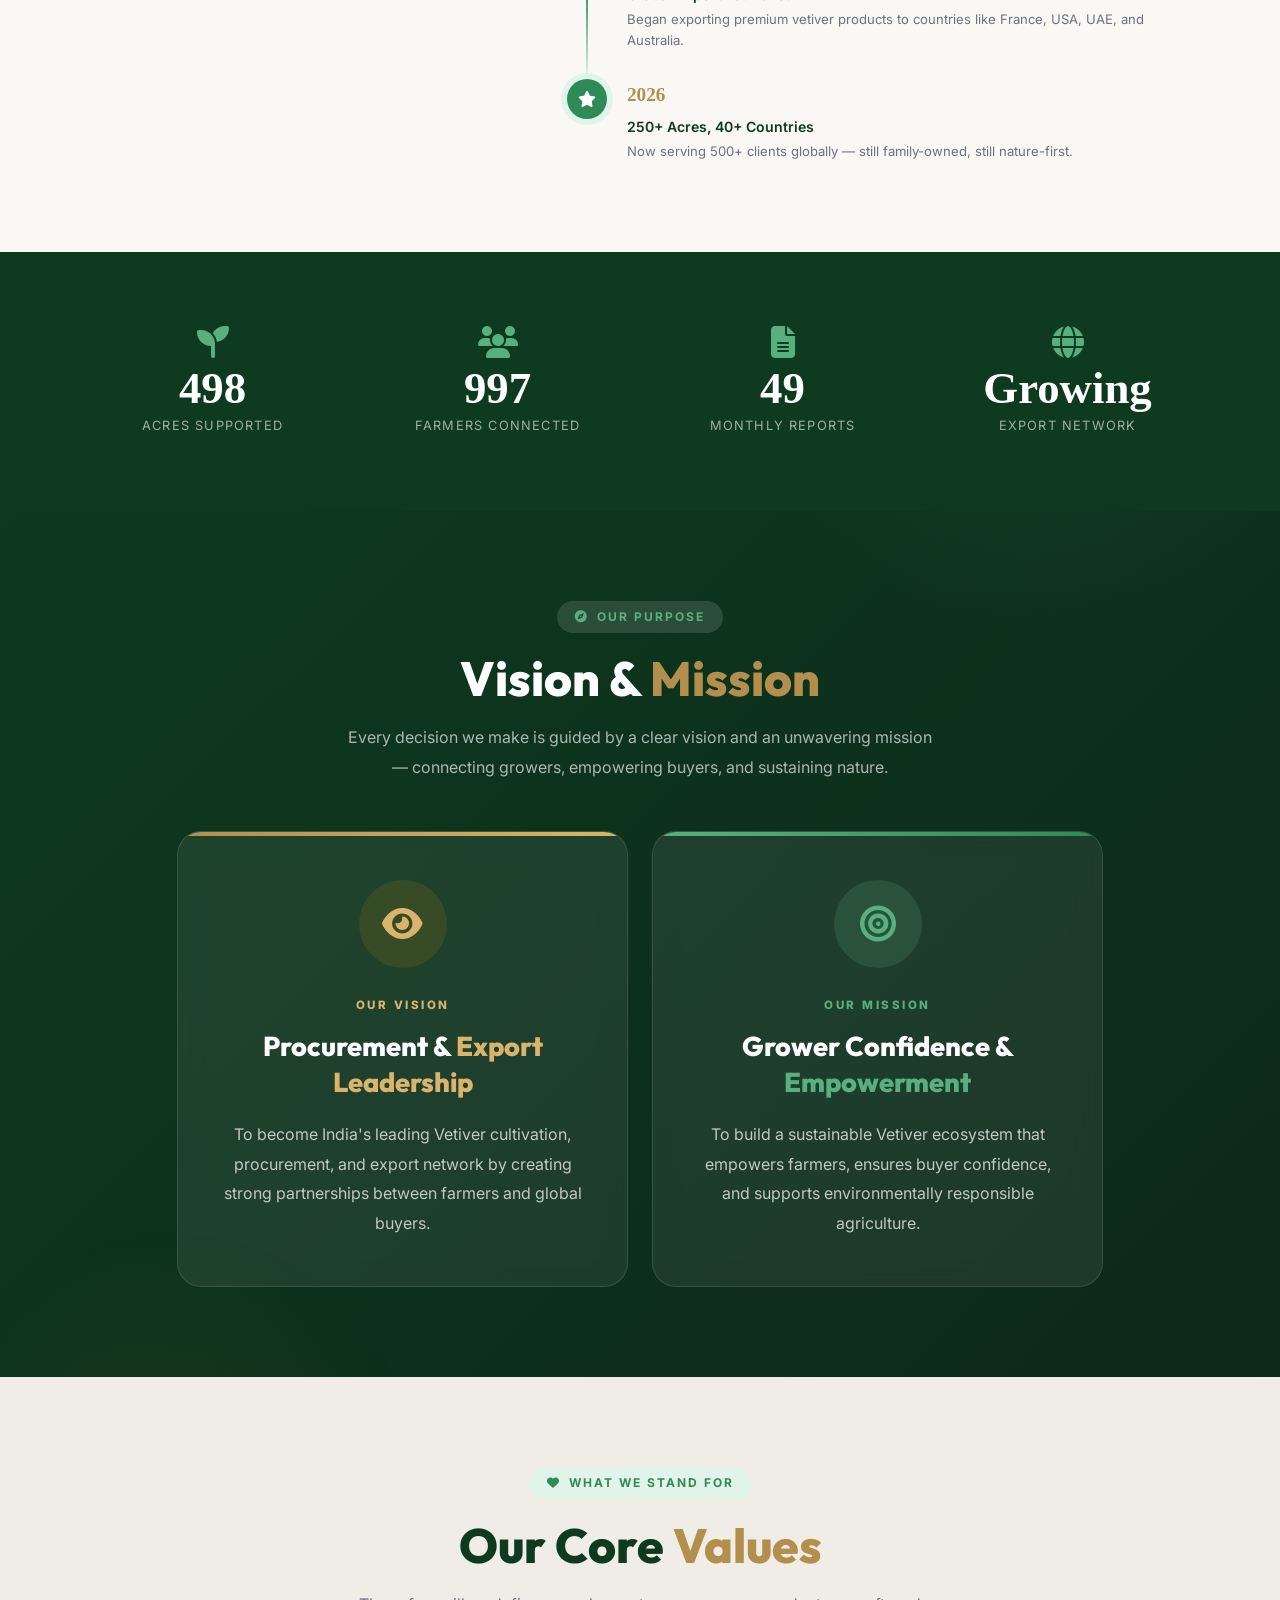
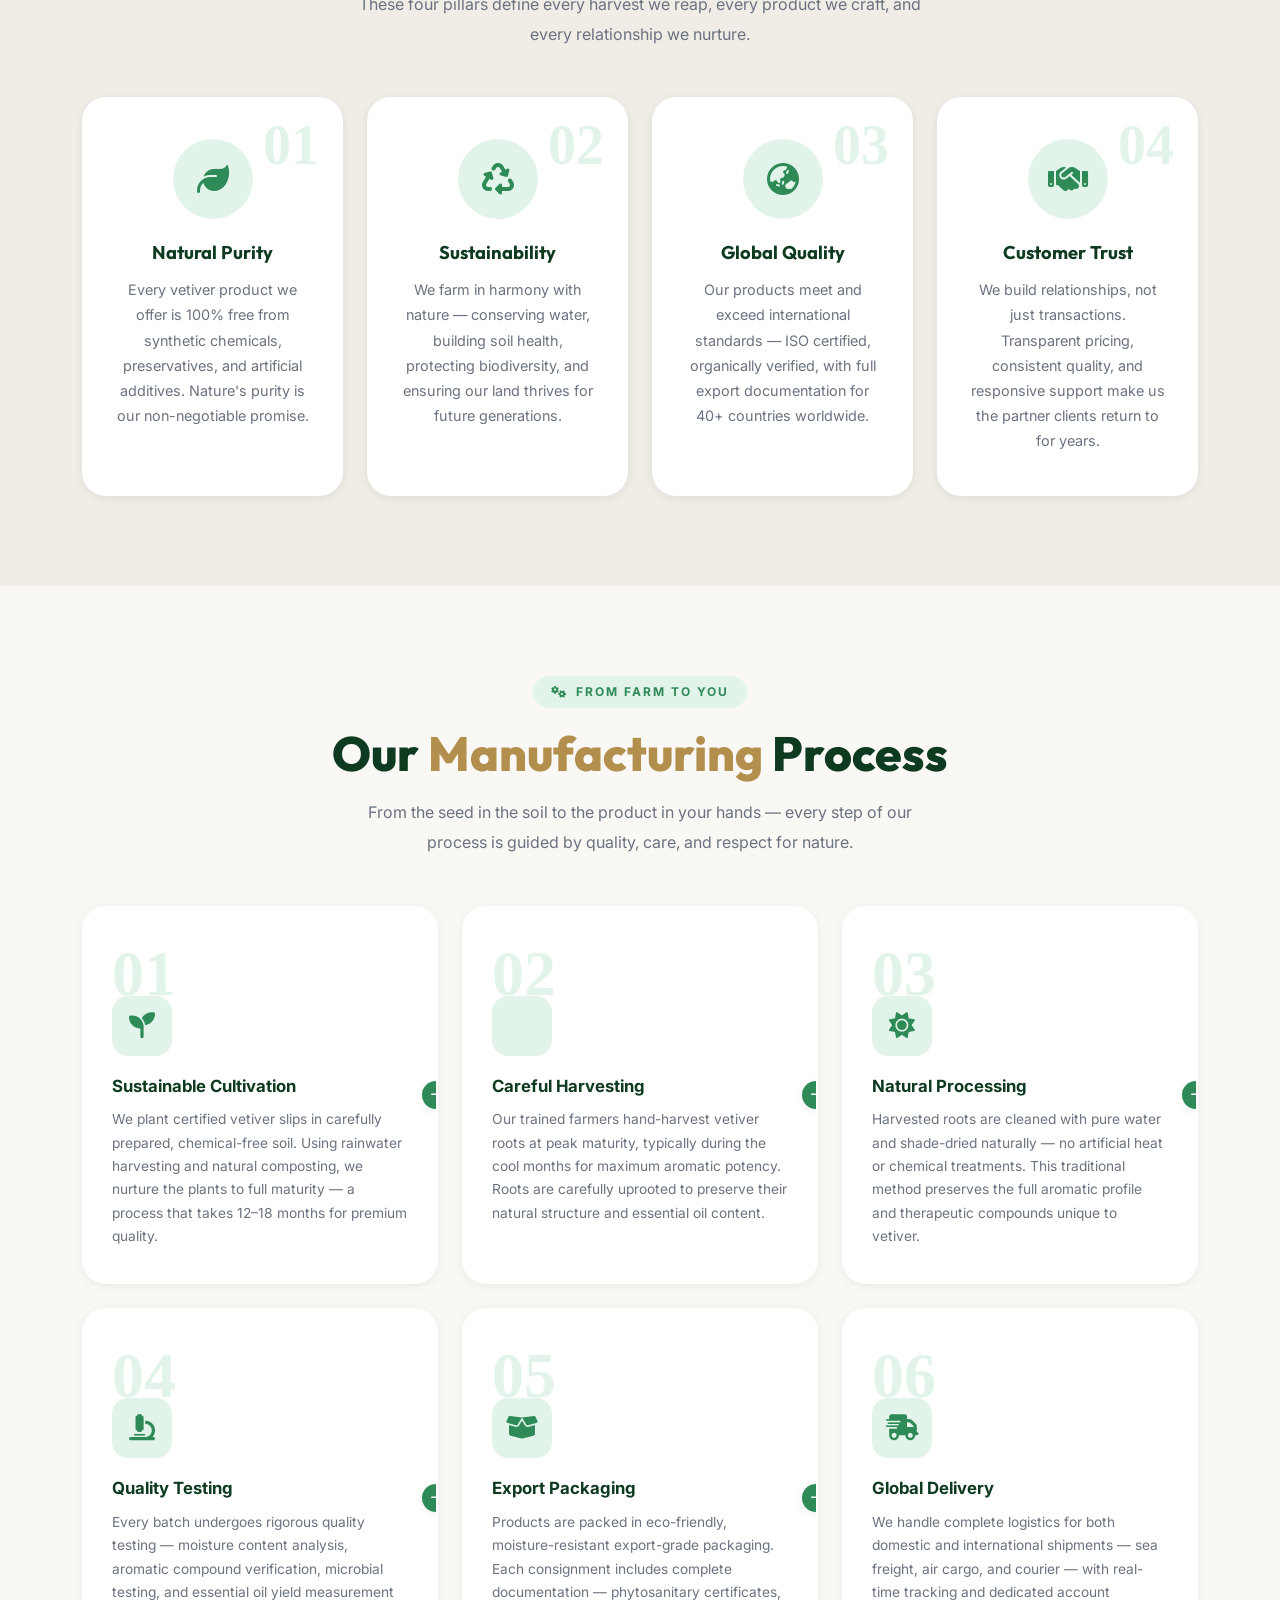
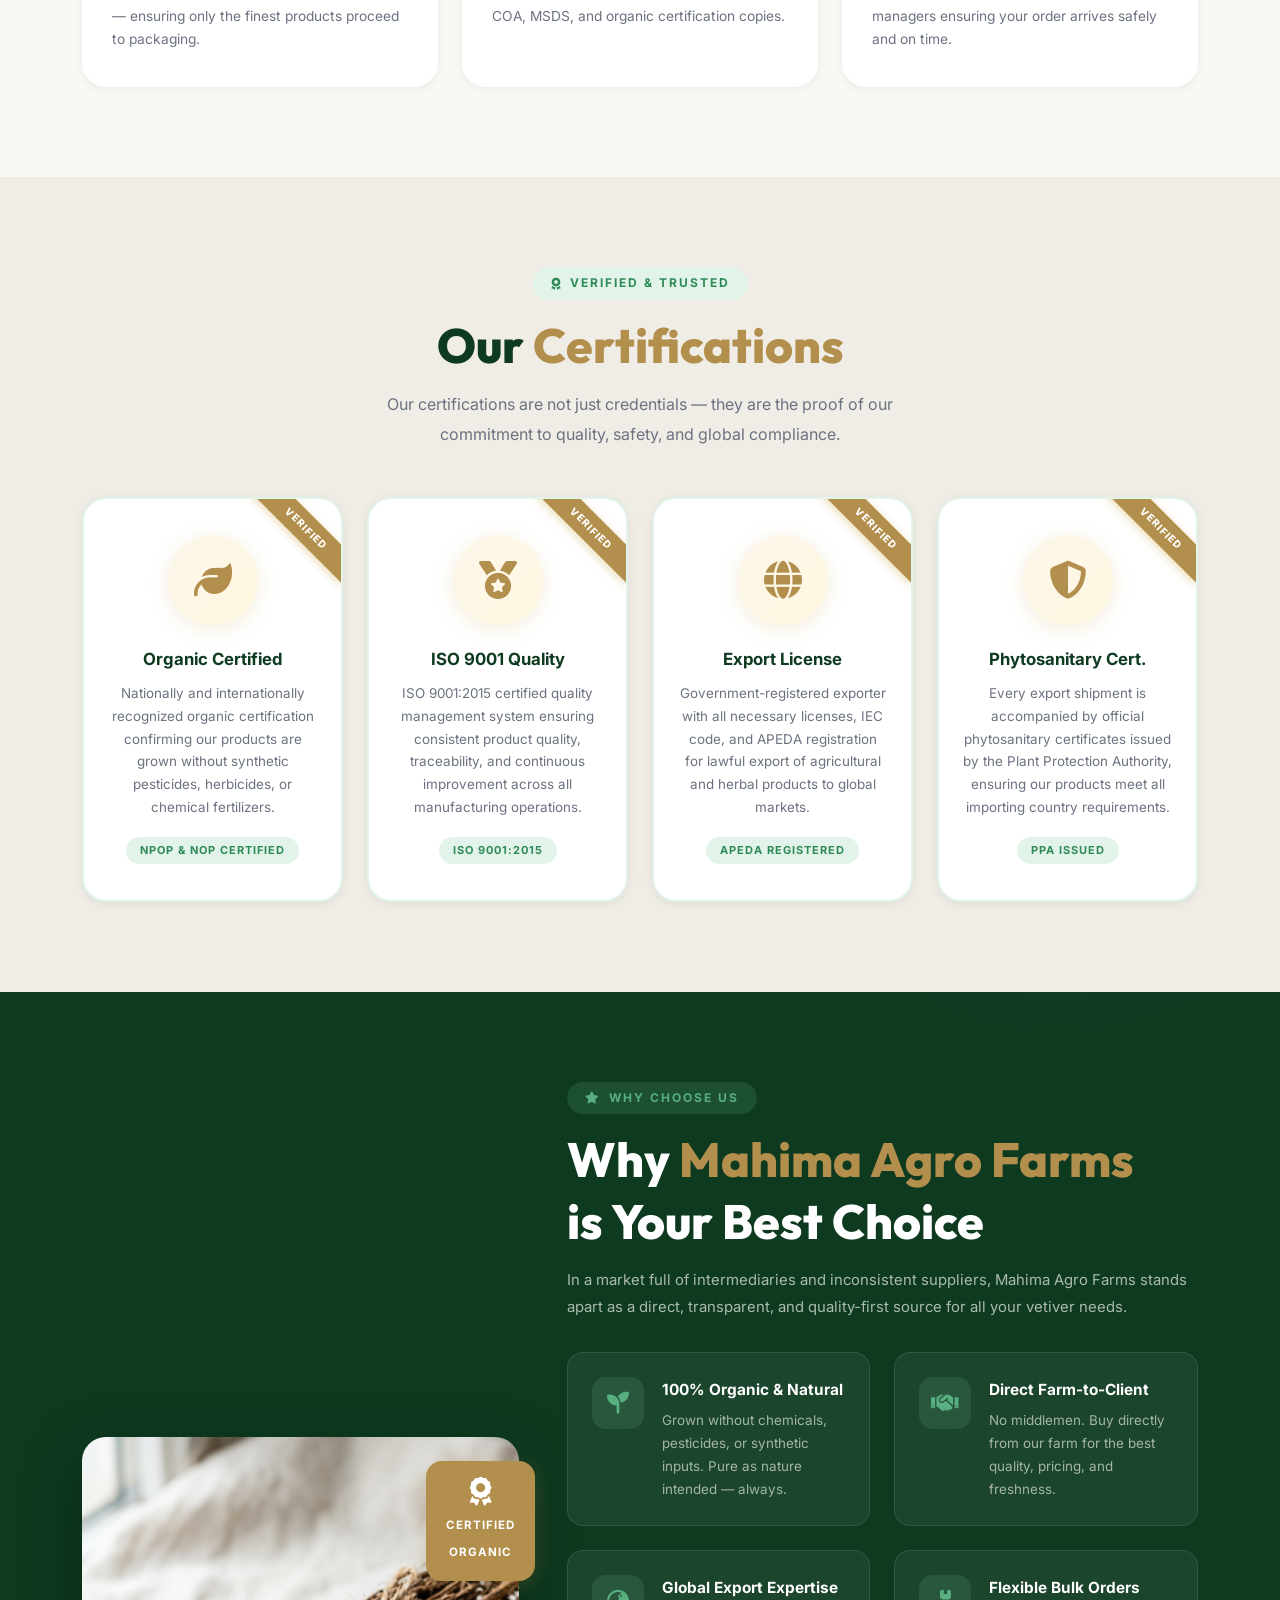
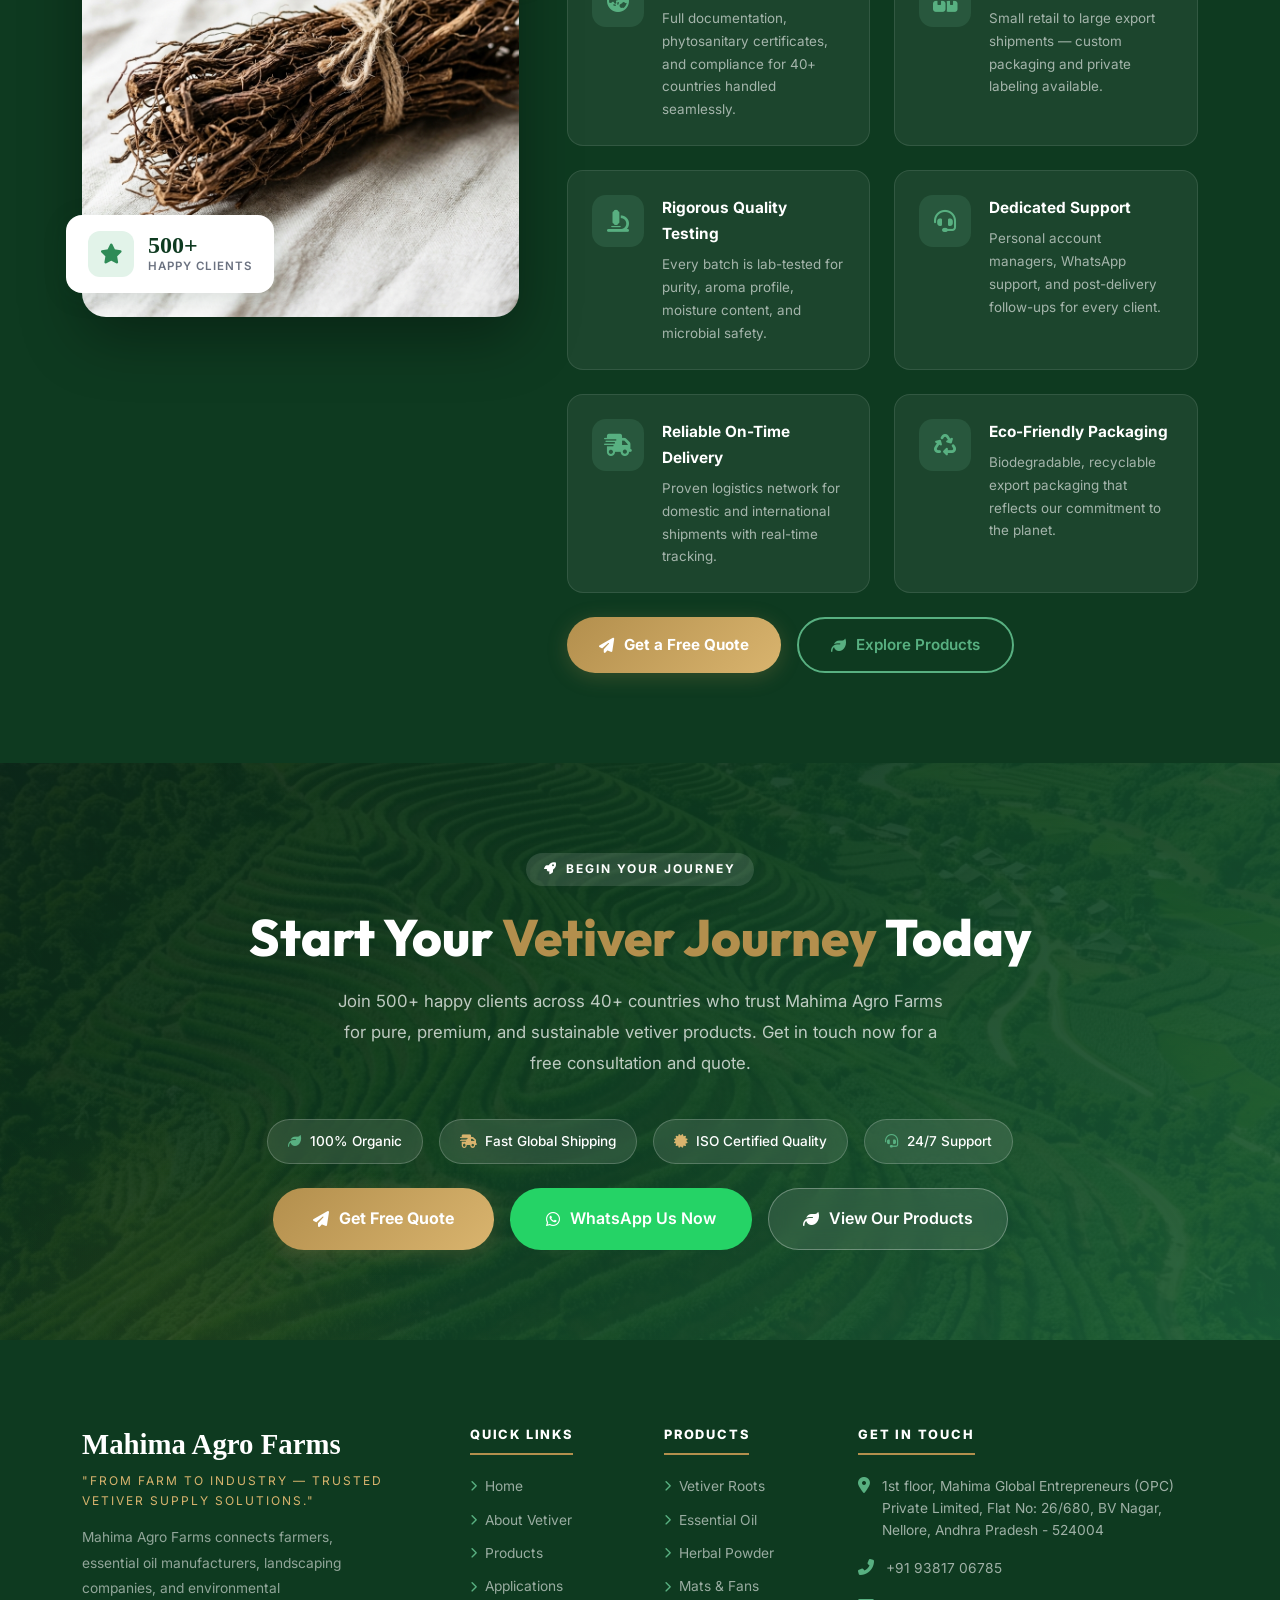
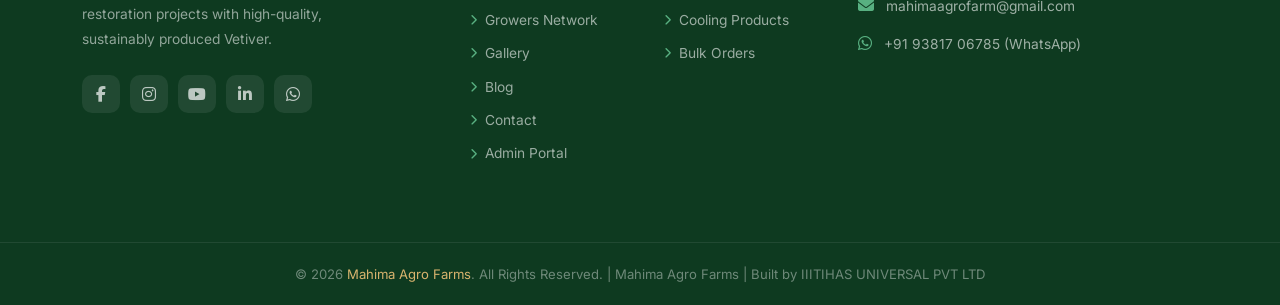
==== commit e1484e4d: "Create additional standard favicon directories and configure root-relative /favicon.png paths" ====
--- a/about.html
+++ b/about.html
@@ -4,13 +4,24 @@
 <meta charset="utf-8">
 <title>About Mahima Agro Farms – Our Story, Vision & Mission | Natural • Pure • Sustainable</title>
 <meta name="viewport" content="width=device-width, initial-scale=1.0">
+<meta name="google-site-verification" content="Be-0m9ViL2fCjJJv4AKtLVnVhdVmcX80m7d5Nu3p8mY" />
+<meta name="robots" content="index, follow" />
+<link rel="canonical" href="https://mahimaagrofarms.com/about.html" />
+
+<!-- Primary SEO Tags -->
 <meta name="description" content="Learn about Mahima Agro Farms – an Indian agro farm company dedicated to sustainable contract farming and premium Vetiver grass products.">
 <meta name="keywords" content="about Mahima Agro Farms, vetiver contract farming, sustainable agriculture, Sunil Kumar Pynam">
+
+<!-- Open Graph / Facebook -->
+<meta property="og:type" content="website">
+<meta property="og:url" content="https://mahimaagrofarms.com/about.html">
 <meta property="og:title" content="About Mahima Agro Farms – Sustainable Vetiver Farming">
 <meta property="og:description" content="Dedicated to sustainable Vetiver cultivation, empowering farmers, and environmental conservation.">
-<meta property="og:type" content="website">
-<link rel="icon" type="image/png" href="img/favicon.png">
-<link rel="shortcut icon" href="img/favicon.ico">
+<meta property="og:image" content="https://mahimaagrofarms.com/img/favicon.png">
+<meta property="og:site_name" content="Mahima Agro Farms">
+
+<link rel="icon" type="image/png" href="/favicon.png">
+<link rel="shortcut icon" href="/favicon.ico">
 
 <!-- Google Fonts -->
 <link rel="preconnect" href="https://fonts.googleapis.com">
